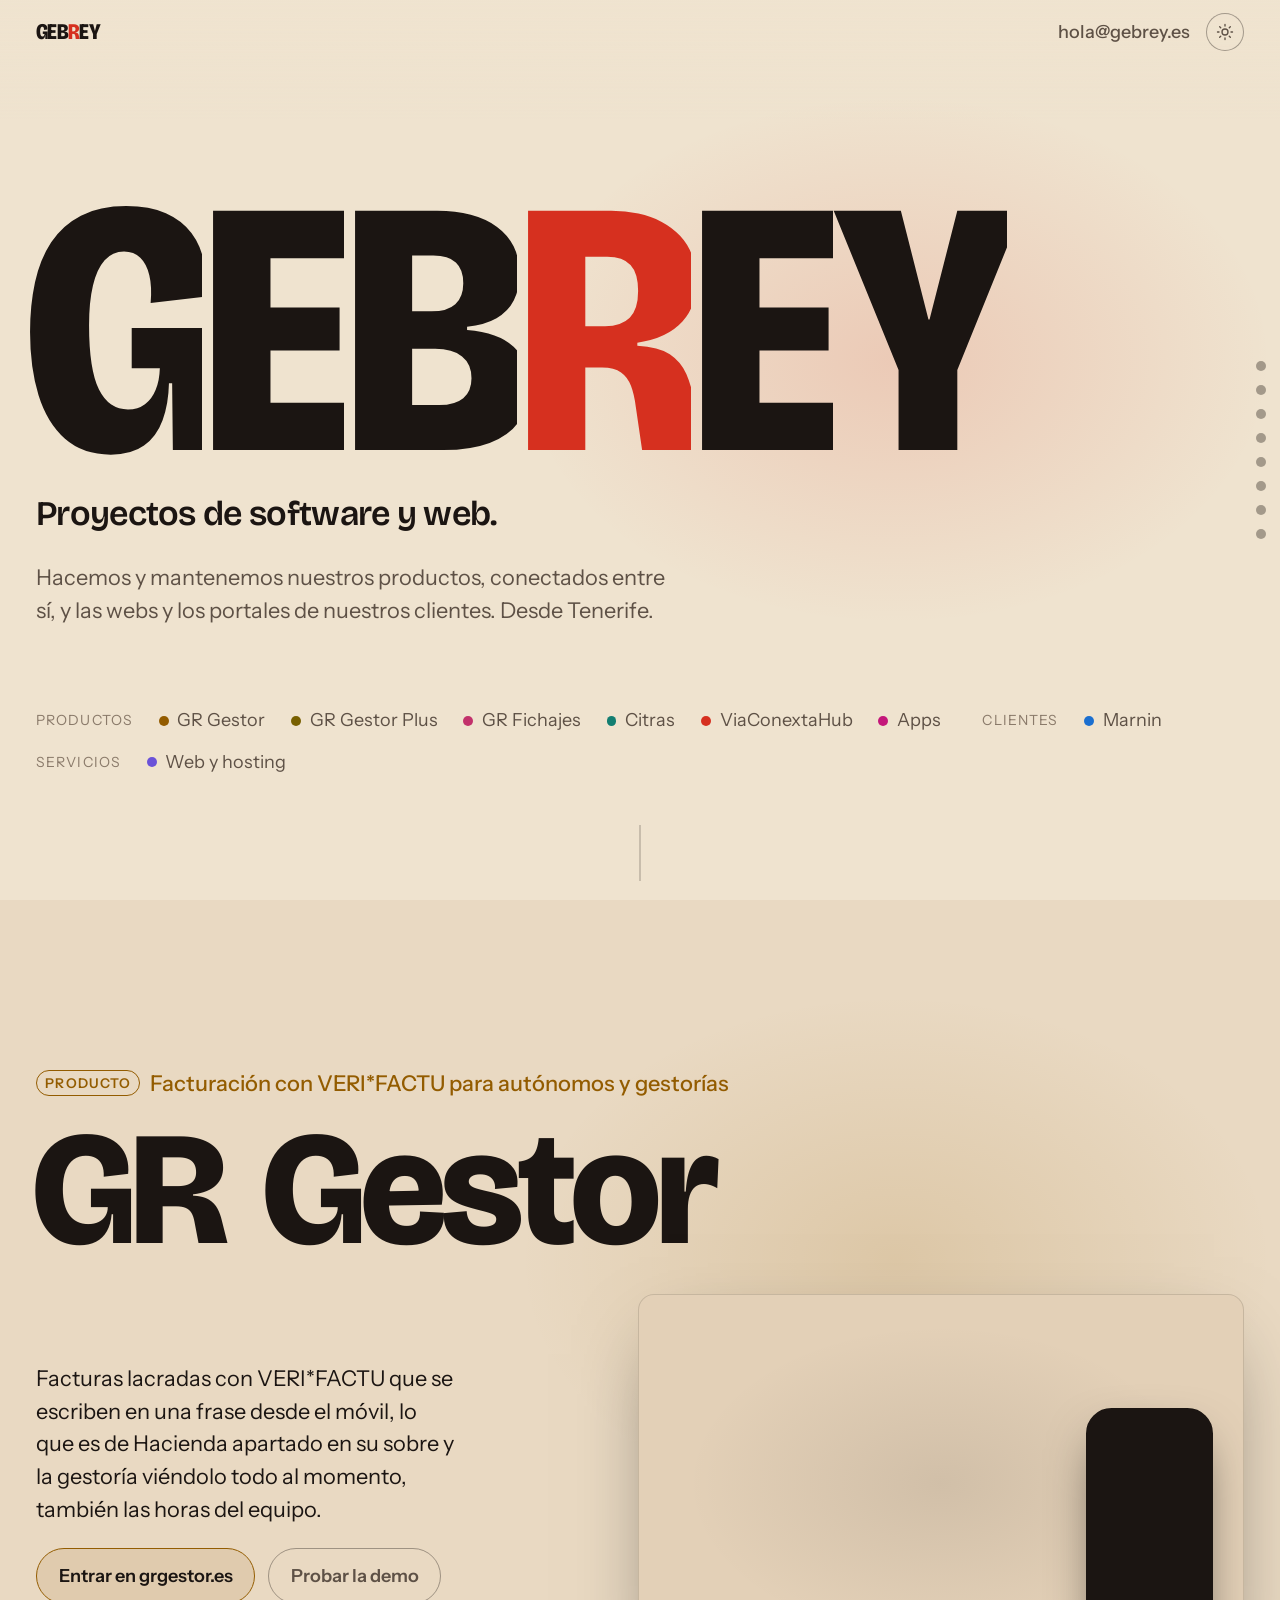
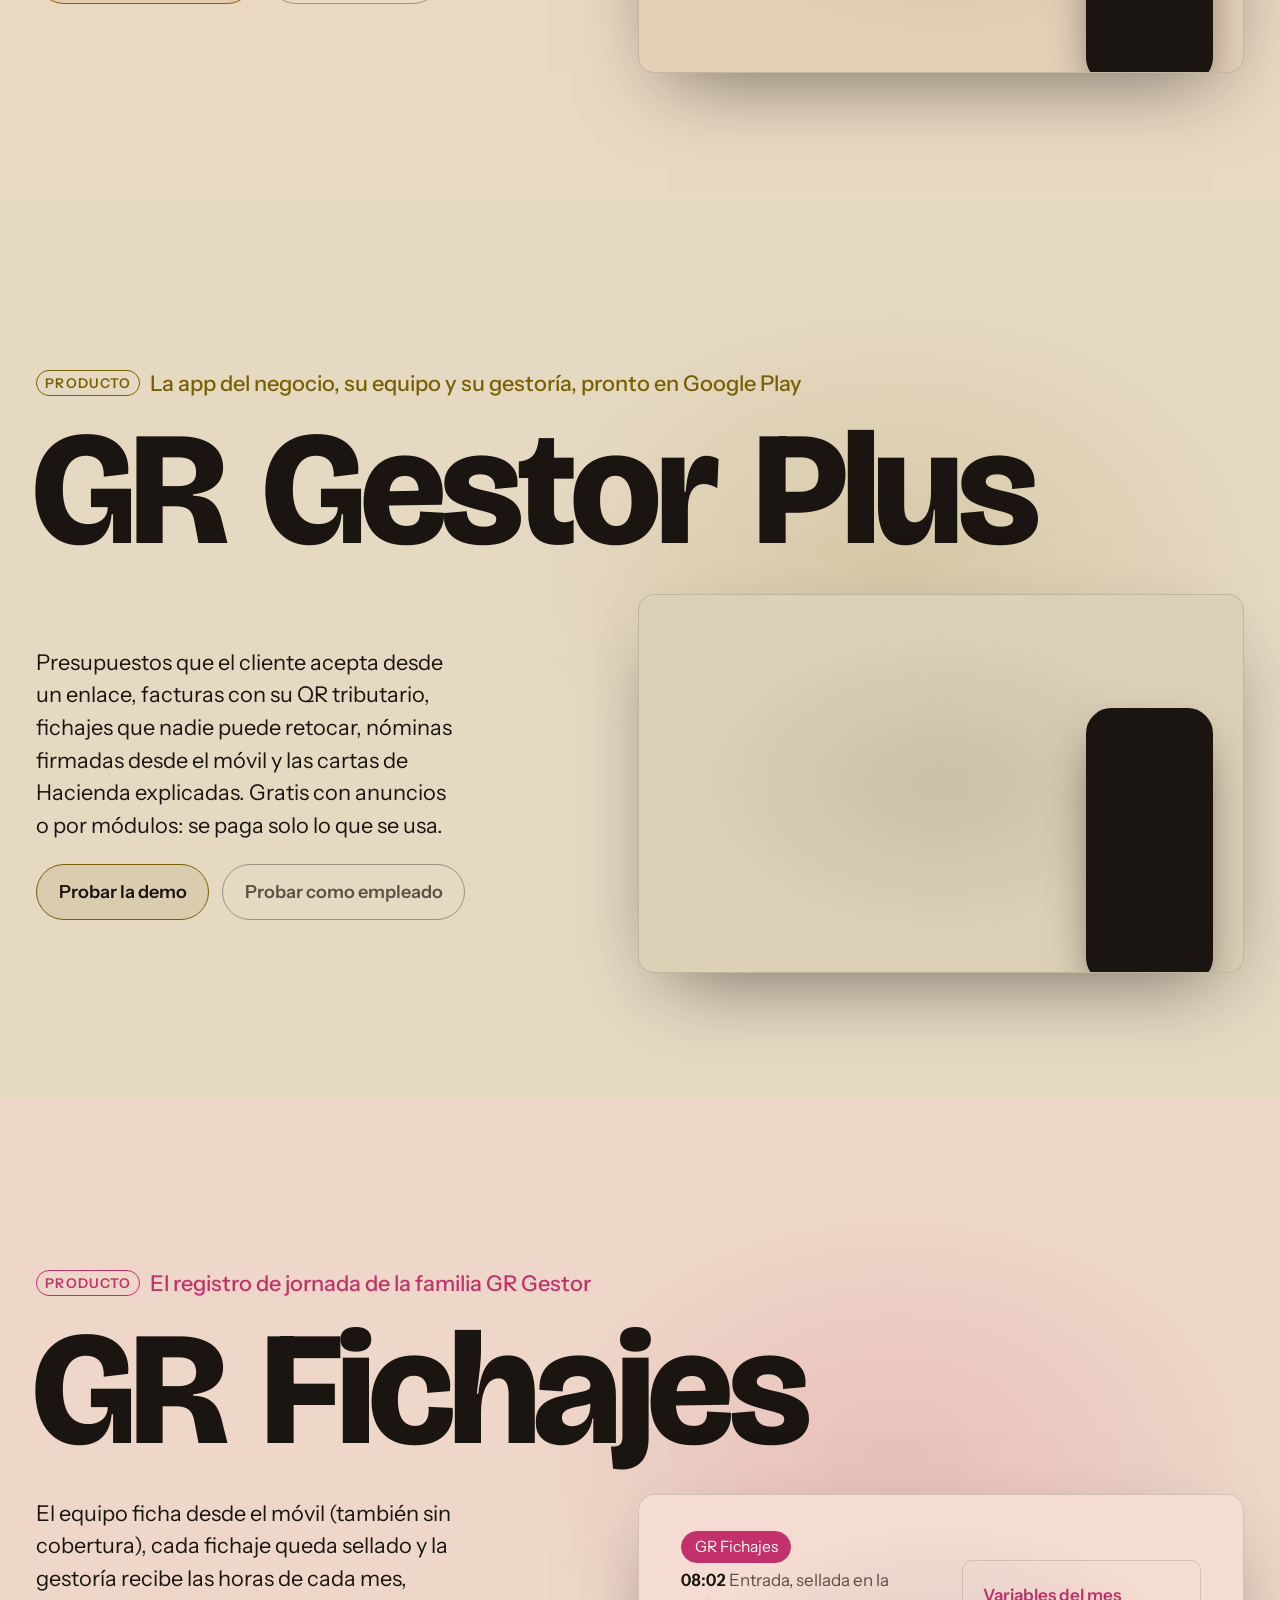
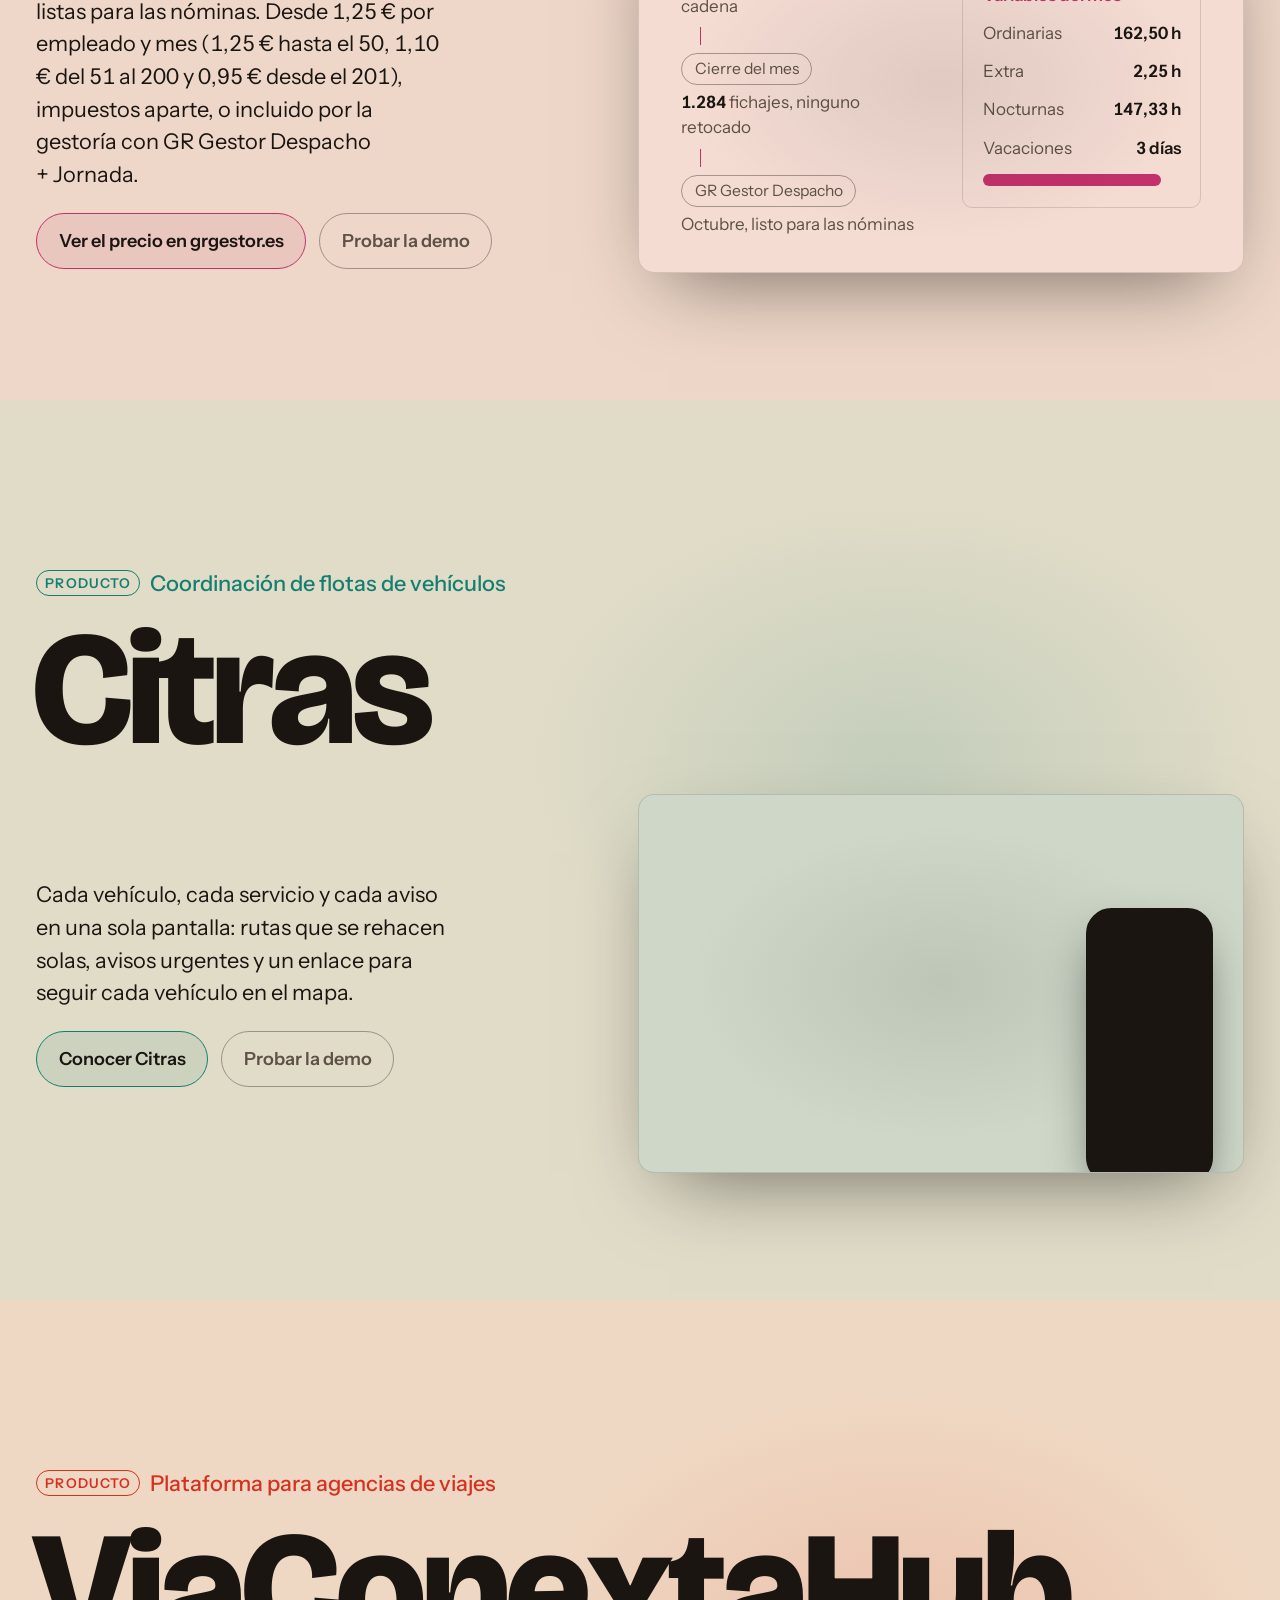
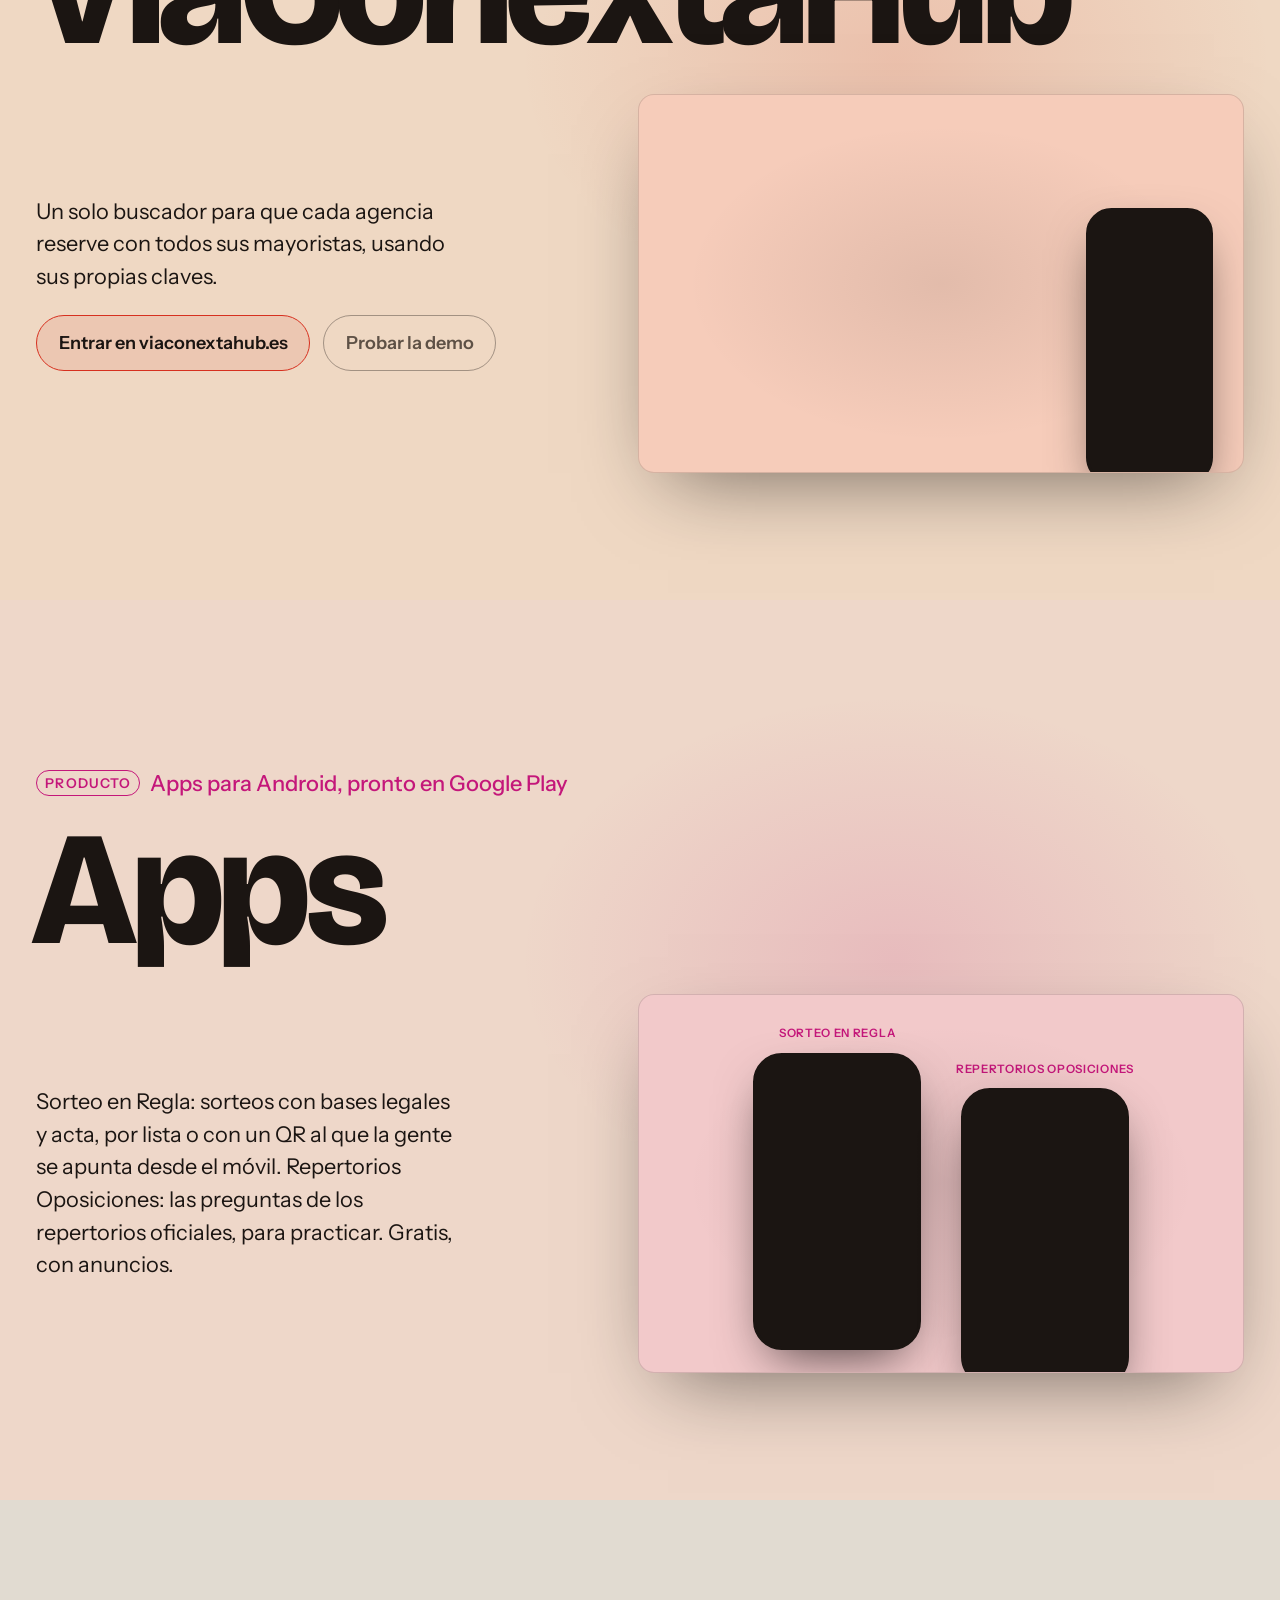
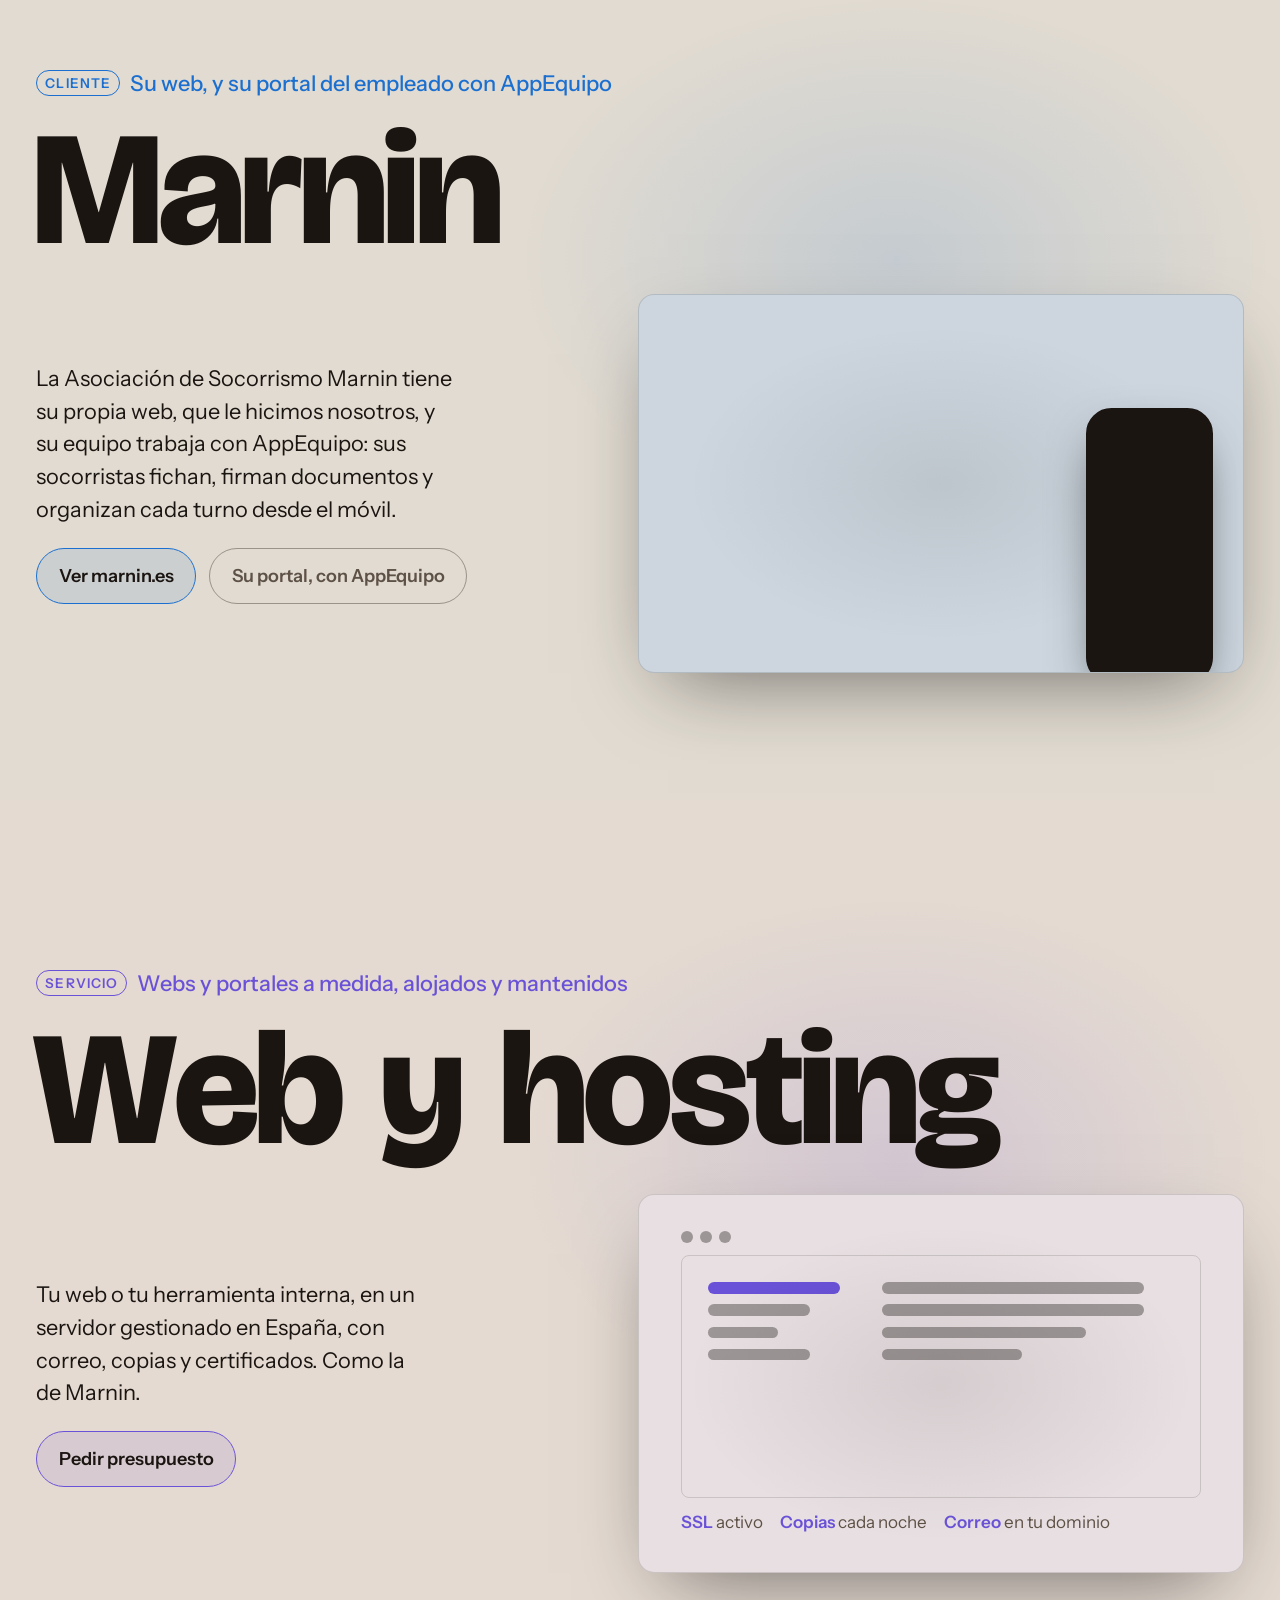
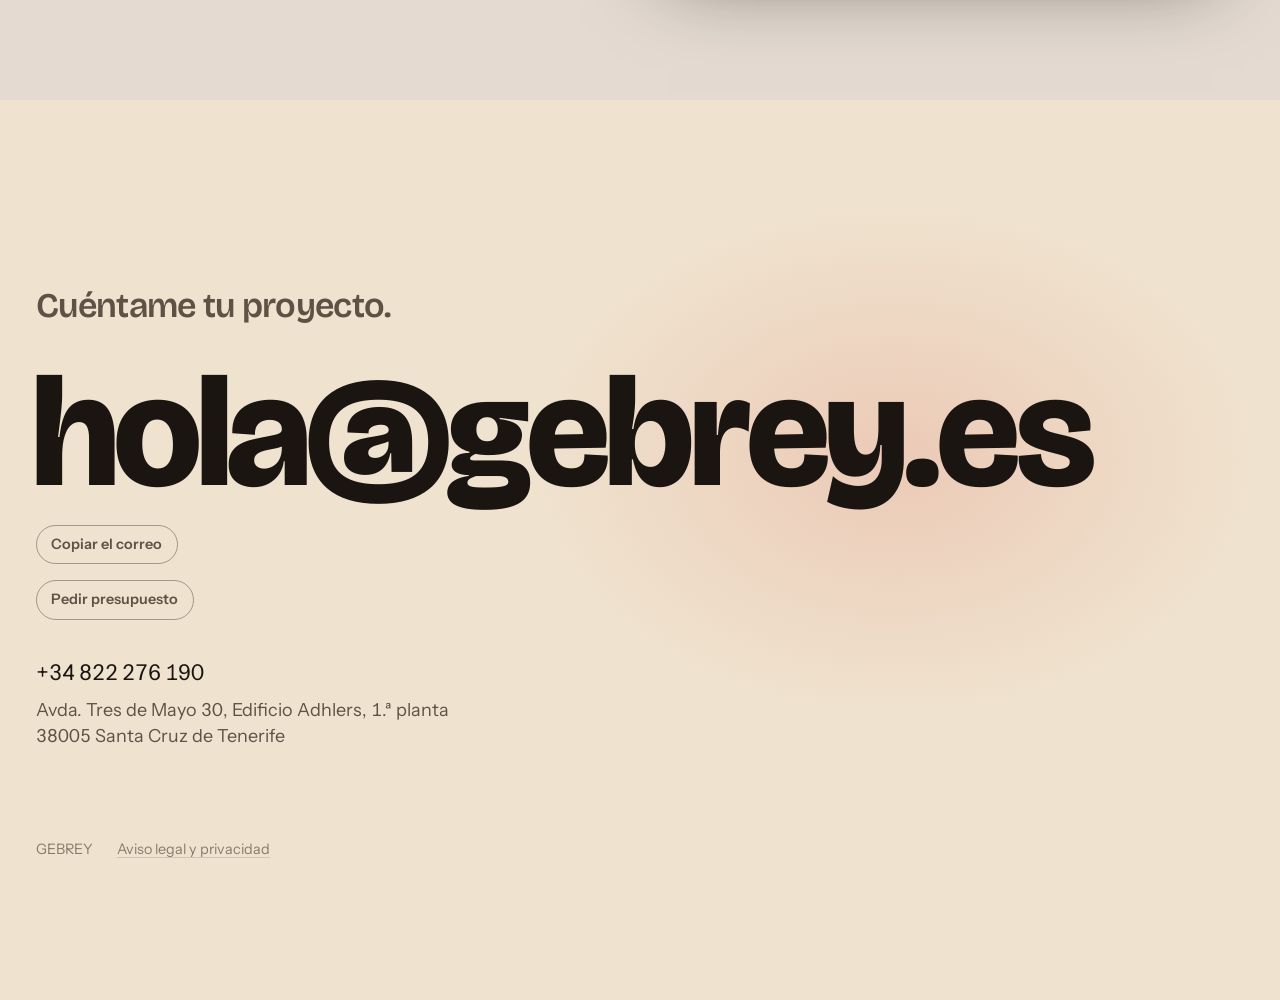
==== site/index.html @ 39adb0aa "GR Fichajes en lugar de AppEquipo y Jornada; Citras, de GebRey - El registro de jornada es ahora GR " ====
<!doctype html><html lang="es"><head><meta charset="utf-8"><meta name="viewport" content="width=device-width, initial-scale=1, viewport-fit=cover"><title>GEBREY — proyectos de software y web</title><meta name="description" content="GR Gestor, la facturación con VERI*FACTU; GR Gestor Plus; GR Fichajes, el registro de jornada; Citras y ViaConextaHub. Y webs a medida, como la de Marnin."><link rel="canonical" href="https://gebrey.es/"><meta property="og:title" content="GEBREY — proyectos de software y web"><meta property="og:description" content="GR Gestor, la facturación con VERI*FACTU; GR Gestor Plus; GR Fichajes, el registro de jornada; Citras y ViaConextaHub. Y webs a medida, como la de Marnin."><meta property="og:type" content="website"><meta property="og:url" content="https://gebrey.es/"><meta property="og:image" content="https://gebrey.es/assets/img/og.png?v=786c480978"><meta name="twitter:card" content="summary_large_image"><meta name="theme-color" content="#14100e" media="(prefers-color-scheme: dark)"><meta name="theme-color" content="#efe3cf" media="(prefers-color-scheme: light)"><link rel="icon" href="data:image/svg+xml,&lt;svg xmlns=&quot;http://www.w3.org/2000/svg&quot; viewBox=&quot;0 0 64 64&quot;&gt;&lt;rect width=&quot;64&quot; height=&quot;64&quot; rx=&quot;14&quot; fill=&quot;#14100e&quot;/&gt;&lt;text x=&quot;32&quot; y=&quot;46&quot; text-anchor=&quot;middle&quot; font-family=&quot;Arial Narrow, Arial, sans-serif&quot; font-weight=&quot;800&quot; font-size=&quot;40&quot; fill=&quot;#ff5a47&quot;&gt;R&lt;/text&gt;&lt;/svg&gt;"><link rel="preconnect" href="https://fonts.googleapis.com"><link rel="preconnect" href="https://fonts.gstatic.com" crossorigin><link rel="stylesheet" href="https://fonts.googleapis.com/css2?family=Bricolage+Grotesque:opsz,wdth,wght@12..96,75..100,400..800&family=Instrument+Sans:ital,wght@0,400;0,500;0,600;0,700;1,400&display=swap"><link rel="stylesheet" href="assets/css/site.css?v=b91c321e54"><script>if(!matchMedia("(prefers-reduced-motion: reduce)").matches)document.documentElement.classList.add("motion");</script><script type="application/ld+json">{"@context":"https://schema.org","@graph":[{"@type":"Organization","@id":"https://gebrey.es/#org","name":"GEBREY","url":"https://gebrey.es","email":"hola@gebrey.es","telephone":"+34822276190","address":{"@type":"PostalAddress","streetAddress":"Avda. Tres de Mayo 30, Edificio Adhlers, 1.ª planta","postalCode":"38005","addressLocality":"Santa Cruz de Tenerife","addressRegion":"Canarias","addressCountry":"ES"},"description":"Software y webs a medida desde Tenerife: GR Gestor, GR Gestor Plus, GR Fichajes, Citras, ViaConextaHub y Apps, y webs y portales para clientes como Marnin."},{"@type":"SoftwareApplication","name":"GR Gestor","applicationCategory":"FinanceApplication","operatingSystem":"Android, Web","url":"https://grgestor.es","description":"App de facturación con VERI*FACTU para autónomos y micropymes: facturas escritas en una frase, el IVA y el IRPF apartados en sobres y conexión con su gestoría, que trabaja con GR Gestor Despacho.","author":{"@id":"https://gebrey.es/#org"},"offers":[{"@type":"Offer","price":"0","priceCurrency":"EUR","description":"Gratis hasta 3 facturas al mes"},{"@type":"Offer","price":"1.99","priceCurrency":"EUR","description":"Facturas ilimitadas, al mes, impuestos incluidos"},{"@type":"Offer","price":"20.30","priceCurrency":"EUR","description":"Facturas ilimitadas, al año, impuestos incluidos"}]},{"@type":"SoftwareApplication","name":"GR Gestor Plus","applicationCategory":"BusinessApplication","operatingSystem":"Android, Web","description":"La app de la familia GR Gestor para negocios, sus empleados y su gestoría: presupuestos, facturas con QR tributario, gastos, el trimestre, escáner y PDF, cartas de la Administración explicadas, fichajes, cuadrante, ausencias y nóminas firmadas. Gratis con anuncios o por módulos.","author":{"@id":"https://gebrey.es/#org"},"offers":[{"@type":"Offer","price":"0","priceCurrency":"EUR","description":"Gratis con anuncios: 3 facturas al mes y hasta 3 personas"},{"@type":"Offer","price":"3.99","priceCurrency":"EUR","description":"Cuentas: presupuestos, facturas con QR tributario, gastos y trimestre; al mes por negocio, impuestos incluidos"},{"@type":"Offer","price":"2.99","priceCurrency":"EUR","description":"Papeles: escáner, PDF, cartas explicadas y trámites; al mes por negocio, impuestos incluidos"},{"@type":"Offer","price":"1.69","priceCurrency":"EUR","description":"Equipo: fichajes, cuadrante, ausencias y documentos firmados; por persona y mes, impuestos incluidos (1,49 € de la 51 a la 200 y 1,29 € desde la 201)"},{"@type":"Offer","price":"3.99","priceCurrency":"EUR","description":"Gestorías: por persona del despacho y mes, impuestos incluidos; clientes incluidos desde 2,99 €"}]},{"@type":"SoftwareApplication","name":"GR Fichajes","applicationCategory":"BusinessApplication","operatingSystem":"Web","url":"https://fichajes.appequipo.es","description":"El registro de jornada de la familia GR Gestor: el equipo ficha desde el móvil, también sin cobertura, cada fichaje queda sellado y la gestoría recibe las horas de cada mes para las nóminas.","author":{"@id":"https://gebrey.es/#org"},"offers":[{"@type":"Offer","price":"1.25","priceCurrency":"EUR","description":"Por empleado y mes, impuestos aparte: 1,25 € hasta el 50, 1,10 € del 51 al 200 y 0,95 € desde el 201"},{"@type":"Offer","price":"0","priceCurrency":"EUR","description":"Incluido por la gestoría con GR Gestor Despacho + Jornada"}]},{"@type":"SoftwareApplication","name":"Citras","applicationCategory":"BusinessApplication","operatingSystem":"Web","url":"https://mbtenerife.es/citras/","description":"Citras coordina flotas de vehículos: rutas que se hacen y se rehacen solas, avisos urgentes y un enlace para seguir cada vehículo en el mapa. Un producto de GebRey.","author":{"@id":"https://gebrey.es/#org"}},{"@type":"SoftwareApplication","name":"ViaConextaHub","applicationCategory":"BusinessApplication","operatingSystem":"Web","url":"https://viaconextahub.es","description":"Plataforma SaaS que conecta a las agencias de viajes con sus mayoristas usando las claves de cada agencia.","author":{"@id":"https://gebrey.es/#org"},"offers":{"@type":"Offer","price":"25","priceCurrency":"EUR","description":"Suscripción mensual, más impuestos"}},{"@type":"SoftwareApplication","name":"Sorteo en Regla","applicationCategory":"UtilitiesApplication","operatingSystem":"Android","description":"App para hacer sorteos con bases legales y acta: pegando una lista de nombres o con un código QR al que la gente se apunta desde su móvil. Gratuita, con anuncios.","author":{"@id":"https://gebrey.es/#org"},"offers":{"@type":"Offer","price":"0","priceCurrency":"EUR"}},{"@type":"SoftwareApplication","name":"Repertorios Oposiciones","applicationCategory":"EducationalApplication","operatingSystem":"Android","description":"App para practicar con las preguntas de los repertorios oficiales de oposiciones, con la explicación de cada respuesta. Gratuita con anuncios; una suscripción mensual opcional los quita.","author":{"@id":"https://gebrey.es/#org"},"offers":[{"@type":"Offer","price":"0","priceCurrency":"EUR"},{"@type":"Offer","price":"2.99","priceCurrency":"EUR","description":"Suscripción mensual sin anuncios"}]},{"@type":"WebSite","name":"Marnin","url":"https://marnin.es","description":"Web de la Asociación de Socorrismo Marnin (Adeje, Tenerife), hecha por GEBREY. Su portal del empleado funciona con AppEquipo en https://marnin.appequipo.es.","publisher":{"@type":"Organization","name":"Asociación de Socorrismo Marnin","url":"https://marnin.es"},"creator":{"@id":"https://gebrey.es/#org"}},{"@type":"Service","serviceType":"Diseño web, desarrollo y hosting","provider":{"@id":"https://gebrey.es/#org"},"areaServed":"ES","description":"Webs, portales internos y alojamiento gestionado para asociaciones y pymes."}]}</script></head><body><a class="skip" href="#main">Saltar al contenido</a><header class="top"><div class="wrap"><a class="logo" href="#inicio" aria-label="GEBREY, inicio">GEB<span class="r">R</span>EY</a><div class="top-right"><a href="mailto:hola@gebrey.es">hola@gebrey.es</a><button class="theme" type="button" aria-label="Cambiar entre tema claro y oscuro"><svg class="sun" viewBox="0 0 24 24" fill="none" stroke="currentColor" stroke-width="1.8" stroke-linecap="round"><circle cx="12" cy="12" r="4"/><path d="M12 2v2M12 20v2M4.9 4.9l1.4 1.4M17.7 17.7l1.4 1.4M2 12h2M20 12h2M4.9 19.1l1.4-1.4M17.7 6.3l1.4-1.4"/></svg><svg class="moon" viewBox="0 0 24 24" fill="none" stroke="currentColor" stroke-width="1.8" stroke-linecap="round" stroke-linejoin="round"><path d="M20 14.5A8.5 8.5 0 0 1 9.5 4a7 7 0 1 0 10.5 10.5z"/></svg></button></div></div></header>
<main id="main">
<section class="scene hero" id="inicio" aria-label="GEBREY">
  <div class="wrap hero-in">
    <div class="mark-slot" data-fit="GEBREY" data-fit-wdth="88"><span class="mark-ph" aria-hidden="true">GEBREY</span><a class="mark" href="#inicio" aria-label="GEBREY, inicio"><span class="lw" style="--i:0"><span class="l">G</span></span><span class="lw" style="--i:1"><span class="l">E</span></span><span class="lw" style="--i:2"><span class="l">B</span></span><span class="lw r" style="--i:3"><span class="l">R</span></span><span class="lw" style="--i:4"><span class="l">E</span></span><span class="lw" style="--i:5"><span class="l">Y</span></span></a></div>
    <h1 class="tag">Proyectos de software y web.</h1>
    <p class="hero-lead">Hacemos y mantenemos nuestros productos, conectados entre sí, y las webs y los portales de nuestros clientes. Desde Tenerife.</p>
    <nav class="index" aria-label="Productos, clientes y servicios"><span class="index-grupo"><span class="index-g" style="--i:0">Productos</span><a href="#grgestor" style="--dot:var(--c-grgestor);--i:0">GR Gestor</a><a href="#grgestorplus" style="--dot:var(--c-grgestorplus);--i:1">GR Gestor Plus</a><a href="#grfichajes" style="--dot:var(--c-jornada);--i:2">GR Fichajes</a><a href="#citras" style="--dot:var(--c-citras);--i:3">Citras</a><a href="#viaconextahub" style="--dot:var(--c-vch);--i:4">ViaConextaHub</a><a href="#apps" style="--dot:var(--c-apps);--i:5">Apps</a></span><span class="index-grupo"><span class="index-g" style="--i:6">Clientes</span><a href="#marnin" style="--dot:var(--c-marnin);--i:6">Marnin</a></span><span class="index-grupo"><span class="index-g" style="--i:7">Servicios</span><a href="#web" style="--dot:var(--c-web);--i:7">Web y hosting</a></span></nav>
  </div>
  <a class="cue" href="#grgestor" aria-label="Bajar al primer proyecto"></a>
</section>

<section class="scene" id="grgestor" style="--c:var(--c-grgestor)" aria-labelledby="t-grgestor">
  <div class="wrap s-in">
    <p class="s-kicker"><span class="s-kind">Producto</span>Facturación con VERI*FACTU para autónomos y gestorías</p>
    <h2 class="s-name" id="t-grgestor" data-fit="GR Gestor"><span class="vh">GR Gestor</span><span aria-hidden="true"><span class="l" style="--i:0">G</span><span class="l" style="--i:1">R</span><span class="l sp" style="--i:2"> </span><span class="l" style="--i:3">G</span><span class="l" style="--i:4">e</span><span class="l" style="--i:5">s</span><span class="l" style="--i:6">t</span><span class="l" style="--i:7">o</span><span class="l" style="--i:8">r</span></span></h2>
    <div class="s-row">
      <div class="s-text">
        <p class="s-one">Facturas lacradas con VERI*FACTU que se escriben en una frase desde el móvil, lo que es de Hacienda apartado en su sobre y la gestoría viéndolo todo al momento, también las horas del equipo.</p>
        <div class="s-links"><a class="s-link" href="https://grgestor.es" rel="noopener">Entrar en grgestor.es</a><a class="s-link s-link-2" href="https://grgestor.es/app/demo/autonomo" rel="noopener">Probar la demo</a></div>
      </div>
      <div class="s-shot"><div class="shot video">
  <video class="lap pc" style="--i:0" muted playsinline loop preload="none" disablepictureinpicture disableremoteplayback data-src="assets/video/grgestor-portatil" data-v="43bd816a28" aria-label="Recorrido por la web de GR Gestor en un portátil"></video>
  <div class="phone pc" style="--i:3"><video class="mob pc" style="--i:3" muted playsinline loop preload="none" disablepictureinpicture disableremoteplayback data-src="assets/video/grgestor-movil" data-v="407553d60e" aria-label="Recorrido por la web de GR Gestor en un móvil"></video></div>
</div></div>
    </div>
  </div>
</section>
<section class="scene" id="grgestorplus" style="--c:var(--c-grgestorplus)" aria-labelledby="t-grgestorplus">
  <div class="wrap s-in">
    <p class="s-kicker"><span class="s-kind">Producto</span>La app del negocio, su equipo y su gestoría, pronto en Google Play</p>
    <h2 class="s-name" id="t-grgestorplus" data-fit="GR Gestor Plus"><span class="vh">GR Gestor Plus</span><span aria-hidden="true"><span class="l" style="--i:0">G</span><span class="l" style="--i:1">R</span><span class="l sp" style="--i:2"> </span><span class="l" style="--i:3">G</span><span class="l" style="--i:4">e</span><span class="l" style="--i:5">s</span><span class="l" style="--i:6">t</span><span class="l" style="--i:7">o</span><span class="l" style="--i:8">r</span><span class="l sp" style="--i:9"> </span><span class="l" style="--i:10">P</span><span class="l" style="--i:11">l</span><span class="l" style="--i:12">u</span><span class="l" style="--i:13">s</span></span></h2>
    <div class="s-row">
      <div class="s-text">
        <p class="s-one">Presupuestos que el cliente acepta desde un enlace, facturas con su QR tributario, fichajes que nadie puede retocar, nóminas firmadas desde el móvil y las cartas de Hacienda explicadas. Gratis con anuncios o por módulos: se paga solo lo que se usa.</p>
        <div class="s-links"><a class="s-link" href="https://plus.grgestor.es/app/demo/administrador" rel="noopener">Probar la demo</a><a class="s-link s-link-2" href="https://plus.grgestor.es/app/demo/empleado" rel="noopener">Probar como empleado</a></div>
      </div>
      <div class="s-shot"><div class="shot video">
  <video class="lap pc" style="--i:0" muted playsinline loop preload="none" disablepictureinpicture disableremoteplayback data-src="assets/video/grgestorplus-portatil" data-v="bbdf4a7b77" aria-label="Vídeo de GR Gestor Plus en el portátil: la gestoría repasa su cartera, entra en un cliente, mira su cuadrante y sus cuentas"></video>
  <div class="phone pc" style="--i:3"><video class="mob pc" style="--i:3" muted playsinline loop preload="none" disablepictureinpicture disableremoteplayback data-src="assets/video/grgestorplus-movil" data-v="2262e16bc7" aria-label="Vídeo de GR Gestor Plus en el móvil: la empresa repasa lo pendiente, sus cuentas, sus papeles y quién trabaja hoy"></video></div>
</div></div>
    </div>
  </div>
</section>
<section class="scene" id="grfichajes" style="--c:var(--c-jornada)" aria-labelledby="t-grfichajes">
  <div class="wrap s-in">
    <p class="s-kicker"><span class="s-kind">Producto</span>El registro de jornada de la familia GR Gestor</p>
    <h2 class="s-name" id="t-grfichajes" data-fit="GR Fichajes"><span class="vh">GR Fichajes</span><span aria-hidden="true"><span class="l" style="--i:0">G</span><span class="l" style="--i:1">R</span><span class="l sp" style="--i:2"> </span><span class="l" style="--i:3">F</span><span class="l" style="--i:4">i</span><span class="l" style="--i:5">c</span><span class="l" style="--i:6">h</span><span class="l" style="--i:7">a</span><span class="l" style="--i:8">j</span><span class="l" style="--i:9">e</span><span class="l" style="--i:10">s</span></span></h2>
    <div class="s-row">
      <div class="s-text">
        <p class="s-one">El equipo ficha desde el móvil (también sin cobertura), cada fichaje queda sellado y la gestoría recibe las horas de cada mes, listas para las nóminas. Desde 1,25 € por empleado y mes (1,25 € hasta el 50, 1,10 € del 51 al 200 y 0,95 € desde el 201), impuestos aparte, o incluido por la gestoría con GR Gestor Despacho + Jornada.</p>
        <div class="s-links"><a class="s-link" href="https://grgestor.es/#jornada" rel="noopener">Ver el precio en grgestor.es</a><a class="s-link s-link-2" href="https://fichajes.appequipo.es/demo/" rel="noopener">Probar la demo</a></div>
      </div>
      <div class="s-shot"><div class="shot flujo" aria-hidden="true">
  <div class="pasos">
    <div class="paso pc" style="--i:0"><span class="chip on">GR Fichajes</span><span><b>08:02</b> Entrada, sellada en la cadena</span></div>
    <span class="linea pc" style="--i:1"></span>
    <div class="paso pc" style="--i:2"><span class="chip">Cierre del mes</span><span><b>1.284</b> fichajes, ninguno retocado</span></div>
    <span class="linea pc" style="--i:3"></span>
    <div class="paso pc" style="--i:4"><span class="chip">GR Gestor Despacho</span><span>Octubre, listo para las nóminas</span></div>
  </div>
  <div class="nomina pc" style="--i:5">
    <span class="nomina-t">Variables del mes</span>
    <div class="row"><span>Ordinarias</span><span class="price">162,50 h</span></div>
    <div class="row"><span>Extra</span><span class="price">2,25 h</span></div>
    <div class="row"><span>Nocturnas</span><span class="price">147,33 h</span></div>
    <div class="row"><span>Vacaciones</span><span class="price">3 días</span></div>
    <span class="bar w4 hot pc" style="--i:7"></span>
  </div>
</div></div>
    </div>
  </div>
</section>
<section class="scene" id="citras" style="--c:var(--c-citras)" aria-labelledby="t-citras">
  <div class="wrap s-in">
    <p class="s-kicker"><span class="s-kind">Producto</span>Coordinación de flotas de vehículos</p>
    <h2 class="s-name" id="t-citras" data-fit="Citras"><span class="vh">Citras</span><span aria-hidden="true"><span class="l" style="--i:0">C</span><span class="l" style="--i:1">i</span><span class="l" style="--i:2">t</span><span class="l" style="--i:3">r</span><span class="l" style="--i:4">a</span><span class="l" style="--i:5">s</span></span></h2>
    <div class="s-row">
      <div class="s-text">
        <p class="s-one">Cada vehículo, cada servicio y cada aviso en una sola pantalla: rutas que se rehacen solas, avisos urgentes y un enlace para seguir cada vehículo en el mapa.</p>
        <div class="s-links"><a class="s-link" href="https://mbtenerife.es/citras/" rel="noopener">Conocer Citras</a><a class="s-link s-link-2" href="https://mbtenerife.es/ambulancias/" rel="noopener">Probar la demo</a></div>
      </div>
      <div class="s-shot"><div class="shot video">
  <video class="lap pc" style="--i:0" muted playsinline loop preload="none" disablepictureinpicture disableremoteplayback data-src="assets/video/citras-portatil" data-v="0776fd9f28" aria-label="Vídeo de la demo de Citras en el portátil: el centro de coordinación recibe un aviso urgente, activa la ambulancia que antes llega, replanifica las rutas y repasa la flota"></video>
  <div class="phone pc" style="--i:3"><video class="mob pc" style="--i:3" muted playsinline loop preload="none" disablepictureinpicture disableremoteplayback data-src="assets/video/citras-movil" data-v="65372627fa" aria-label="Vídeo de la demo de Citras en el móvil: la tripulación guarda la revisión de la ambulancia y el paciente ve llegar la suya"></video></div>
</div></div>
    </div>
  </div>
</section>
<section class="scene" id="viaconextahub" style="--c:var(--c-vch)" aria-labelledby="t-viaconextahub">
  <div class="wrap s-in">
    <p class="s-kicker"><span class="s-kind">Producto</span>Plataforma para agencias de viajes</p>
    <h2 class="s-name" id="t-viaconextahub" data-fit="ViaConextaHub"><span class="vh">ViaConextaHub</span><span aria-hidden="true"><span class="l" style="--i:0">V</span><span class="l" style="--i:1">i</span><span class="l" style="--i:2">a</span><span class="l" style="--i:3">C</span><span class="l" style="--i:4">o</span><span class="l" style="--i:5">n</span><span class="l" style="--i:6">e</span><span class="l" style="--i:7">x</span><span class="l" style="--i:8">t</span><span class="l" style="--i:9">a</span><span class="l" style="--i:10">H</span><span class="l" style="--i:11">u</span><span class="l" style="--i:12">b</span></span></h2>
    <div class="s-row">
      <div class="s-text">
        <p class="s-one">Un solo buscador para que cada agencia reserve con todos sus mayoristas, usando sus propias claves.</p>
        <div class="s-links"><a class="s-link" href="https://viaconextahub.es" rel="noopener">Entrar en viaconextahub.es</a><a class="s-link s-link-2" href="https://app.conexta.es/demo" rel="noopener">Probar la demo</a></div>
      </div>
      <div class="s-shot"><div class="shot video">
  <video class="lap pc" style="--i:0" muted playsinline loop preload="none" disablepictureinpicture disableremoteplayback data-src="assets/video/viaconextahub-portatil" data-v="f3a9a154f3" aria-label="Recorrido por la web de ViaConextaHub en un portátil"></video>
  <div class="phone pc" style="--i:3"><video class="mob pc" style="--i:3" muted playsinline loop preload="none" disablepictureinpicture disableremoteplayback data-src="assets/video/viaconextahub-movil" data-v="6e01ef55de" aria-label="Recorrido por la web de ViaConextaHub en un móvil"></video></div>
</div></div>
    </div>
  </div>
</section>
<section class="scene" id="apps" style="--c:var(--c-apps)" aria-labelledby="t-apps">
  <div class="wrap s-in">
    <p class="s-kicker"><span class="s-kind">Producto</span>Apps para Android, pronto en Google Play</p>
    <h2 class="s-name" id="t-apps" data-fit="Apps"><span class="vh">Apps</span><span aria-hidden="true"><span class="l" style="--i:0">A</span><span class="l" style="--i:1">p</span><span class="l" style="--i:2">p</span><span class="l" style="--i:3">s</span></span></h2>
    <div class="s-row">
      <div class="s-text">
        <p class="s-one">Sorteo en Regla: sorteos con bases legales y acta, por lista o con un QR al que la gente se apunta desde el móvil. Repertorios Oposiciones: las preguntas de los repertorios oficiales, para practicar. Gratis, con anuncios.</p>
        
      </div>
      <div class="s-shot"><div class="shot video apps">
  <div class="app pc" style="--i:1"><span class="cap">Sorteo en Regla</span><div class="phone"><video class="mob" muted playsinline loop preload="none" disablepictureinpicture disableremoteplayback data-src="assets/video/sorteoenregla-movil" data-v="8cd1e4c98e" aria-label="Vídeo de Sorteo en Regla: la lista de participantes, el sorteo con los nombres girando, el ganador con confeti y el acta"></video></div></div>
  <div class="app pc" style="--i:3"><span class="cap">Repertorios Oposiciones</span><div class="phone"><video class="mob" muted playsinline loop preload="none" disablepictureinpicture disableremoteplayback data-src="assets/video/repertorios-movil" data-v="1934cc232d" aria-label="Pantallas de Repertorios Oposiciones: inicio, temario con la explicación de cada tema, test y repaso"></video></div></div>
</div></div>
    </div>
  </div>
</section>
<section class="scene" id="marnin" style="--c:var(--c-marnin)" aria-labelledby="t-marnin">
  <div class="wrap s-in">
    <p class="s-kicker"><span class="s-kind">Cliente</span>Su web, y su portal del empleado con AppEquipo</p>
    <h2 class="s-name" id="t-marnin" data-fit="Marnin"><span class="vh">Marnin</span><span aria-hidden="true"><span class="l" style="--i:0">M</span><span class="l" style="--i:1">a</span><span class="l" style="--i:2">r</span><span class="l" style="--i:3">n</span><span class="l" style="--i:4">i</span><span class="l" style="--i:5">n</span></span></h2>
    <div class="s-row">
      <div class="s-text">
        <p class="s-one">La Asociación de Socorrismo Marnin tiene su propia web, que le hicimos nosotros, y su equipo trabaja con AppEquipo: sus socorristas fichan, firman documentos y organizan cada turno desde el móvil.</p>
        <div class="s-links"><a class="s-link" href="https://marnin.es" rel="noopener">Ver marnin.es</a><a class="s-link s-link-2" href="https://marnin.appequipo.es" rel="noopener">Su portal, con AppEquipo</a></div>
      </div>
      <div class="s-shot"><div class="shot video">
  <video class="lap pc" style="--i:0" muted playsinline loop preload="none" disablepictureinpicture disableremoteplayback data-src="assets/video/marnin-portatil" data-v="809f02c8c9" aria-label="Recorrido por la web de Marnin en un portátil"></video>
  <div class="phone pc" style="--i:3"><video class="mob pc" style="--i:3" muted playsinline loop preload="none" disablepictureinpicture disableremoteplayback data-src="assets/video/marnin-movil" data-v="cf6fbe38e4" aria-label="Recorrido por la web de Marnin en un móvil"></video></div>
</div></div>
    </div>
  </div>
</section>
<section class="scene" id="web" style="--c:var(--c-web)" aria-labelledby="t-web">
  <div class="wrap s-in">
    <p class="s-kicker"><span class="s-kind">Servicio</span>Webs y portales a medida, alojados y mantenidos</p>
    <h2 class="s-name" id="t-web" data-fit="Web y hosting"><span class="vh">Web y hosting</span><span aria-hidden="true"><span class="l" style="--i:0">W</span><span class="l" style="--i:1">e</span><span class="l" style="--i:2">b</span><span class="l sp" style="--i:3"> </span><span class="l" style="--i:4">y</span><span class="l sp" style="--i:5"> </span><span class="l" style="--i:6">h</span><span class="l" style="--i:7">o</span><span class="l" style="--i:8">s</span><span class="l" style="--i:9">t</span><span class="l" style="--i:10">i</span><span class="l" style="--i:11">n</span><span class="l" style="--i:12">g</span></span></h2>
    <div class="s-row">
      <div class="s-text">
        <p class="s-one">Tu web o tu herramienta interna, en un servidor gestionado en España, con correo, copias y certificados. Como la de Marnin.</p>
        <div class="s-links"><a class="s-link" href="mailto:hola@gebrey.es?subject=Presupuesto" data-quote>Pedir presupuesto</a></div>
      </div>
      <div class="s-shot"><div class="shot web" aria-hidden="true">
  <div class="dots"><i class="pc" style="--i:0"></i><i class="pc" style="--i:1"></i><i class="pc" style="--i:2"></i></div>
  <div class="win pc" style="--i:1">
    <div class="col"><span class="bar w4 hot pc" style="--i:2"></span><span class="bar w3 pc" style="--i:3"></span><span class="bar w2 pc" style="--i:4"></span><span class="bar w3 pc" style="--i:5"></span></div>
    <div class="col"><span class="bar w4 pc" style="--i:3"></span><span class="bar w4 pc" style="--i:4"></span><span class="bar w3 pc" style="--i:5"></span><span class="bar w2 pc" style="--i:6"></span></div>
  </div>
  <div class="status pc" style="--i:7"><span><b>SSL</b> activo</span><span><b>Copias</b> cada noche</span><span><b>Correo</b> en tu dominio</span></div>
</div></div>
    </div>
  </div>
</section>
<section class="scene end" id="contacto" aria-labelledby="t-contacto">
  <div class="wrap s-in end-in">
    <h2 id="t-contacto">Cuéntame tu proyecto.</h2>
    <div class="mail-row">
      <a class="mail" id="mail" href="mailto:hola@gebrey.es" data-fit="hola@gebrey.es"><span class="vh">hola@gebrey.es</span><span aria-hidden="true"><span class="l" style="--i:0">h</span><span class="l" style="--i:1">o</span><span class="l" style="--i:2">l</span><span class="l" style="--i:3">a</span><span class="l" style="--i:4">@</span><span class="l" style="--i:5">g</span><span class="l" style="--i:6">e</span><span class="l" style="--i:7">b</span><span class="l" style="--i:8">r</span><span class="l" style="--i:9">e</span><span class="l" style="--i:10">y</span><span class="l" style="--i:11">.</span><span class="l" style="--i:12">e</span><span class="l" style="--i:13">s</span></span></a>
      <button class="copy" type="button" data-copy="hola@gebrey.es" aria-controls="mail">Copiar el correo</button>
      <a class="copy q-open" href="mailto:hola@gebrey.es?subject=Presupuesto" data-quote>Pedir presupuesto</a>
    </div>
    <div class="end-meta">
      <a class="tel" href="tel:+34822276190">+34 822 276 190</a>
      <address>Avda. Tres de Mayo 30, Edificio Adhlers, 1.ª planta<br>38005 Santa Cruz de Tenerife</address>
    </div>
    <div class="end-foot">
      <span>GEBREY</span>
      <a href="legal.html">Aviso legal y privacidad</a>
    </div>
  </div>
</section>
</main>

<dialog class="quote" id="presupuesto" aria-labelledby="q-title">
  <div class="q-in">
    <button class="q-close" type="button" data-quote-close aria-label="Cerrar">×</button>
    <p class="q-kicker" id="q-title">Pedir presupuesto</p>
    <form class="q-form" method="post" action="presupuesto.php" novalidate>
      <p class="q-line"><span>Quiero</span> <span class="q-chips"><input type="radio" name="tipo" id="tipo-0" value="una web" checked><label for="tipo-0">una web</label><input type="radio" name="tipo" id="tipo-1" value="una tienda online"><label for="tipo-1">una tienda online</label><input type="radio" name="tipo" id="tipo-2" value="un portal interno"><label for="tipo-2">un portal interno</label><input type="radio" name="tipo" id="tipo-3" value="una app"><label for="tipo-3">una app</label><input type="radio" name="tipo" id="tipo-4" value="hosting y mantenimiento"><label for="tipo-4">hosting y mantenimiento</label><input type="radio" name="tipo" id="tipo-5" value="todavía no lo sé"><label for="tipo-5">todavía no lo sé</label></span></p>
      <p class="q-line"><label for="q-para">para</label> <input type="text" id="q-para" name="para" placeholder="mi negocio o mi idea" maxlength="120" autocomplete="organization" required></p>
      <p class="q-line"><label for="q-que">que sobre todo tiene que</label> <input type="text" id="q-que" name="que" placeholder="vender, reservar, fichar…" maxlength="160" required><span>.</span></p>
      <p class="q-line"><span>Lo necesito</span> <span class="q-chips"><input type="radio" name="cuando" id="cuando-0" value="sin prisa" checked><label for="cuando-0">sin prisa</label><input type="radio" name="cuando" id="cuando-1" value="este trimestre"><label for="cuando-1">este trimestre</label><input type="radio" name="cuando" id="cuando-2" value="este mes"><label for="cuando-2">este mes</label><input type="radio" name="cuando" id="cuando-3" value="ayer"><label for="cuando-3">ayer</label></span></p>
      <p class="q-line"><label for="q-nombre">Me llamo</label> <input type="text" id="q-nombre" name="nombre" placeholder="tu nombre" maxlength="80" autocomplete="name" required> <label for="q-correo">y me escribes a</label> <input type="email" id="q-correo" name="correo" placeholder="tu@correo.es" maxlength="120" autocomplete="email" required><span>.</span></p>
      <textarea name="mas" rows="2" maxlength="3000" placeholder="Si quieres contarme algo más (un enlace, un plazo, lo que ya tienes)…"></textarea>
      <p class="q-hp"><label>No rellenes esto <input type="text" name="web" tabindex="-1" autocomplete="off"></label></p>
      <input type="hidden" name="t" value="">
      <div class="q-actions">
        <button class="s-link q-send" type="submit">Enviar</button>
        <span class="q-note">Te contesto yo, normalmente el mismo día. O escríbeme a <a href="mailto:hola@gebrey.es">hola@gebrey.es</a>.</span>
      </div>
      <p class="q-error" role="alert" hidden></p>
    </form>
    <div class="q-done" hidden><p>Recibido. Te escribo en cuanto lo lea.</p><button class="s-link s-link-2" type="button" data-quote-close>Cerrar</button></div>
  </div>
</dialog>
<nav class="rail" aria-label="Posición"><a href="#grgestor" style="--dot:var(--c-grgestor)" data-name="GR Gestor" aria-label="GR Gestor"></a><a href="#grgestorplus" style="--dot:var(--c-grgestorplus)" data-name="GR Gestor Plus" aria-label="GR Gestor Plus"></a><a href="#grfichajes" style="--dot:var(--c-jornada)" data-name="GR Fichajes" aria-label="GR Fichajes"></a><a href="#citras" style="--dot:var(--c-citras)" data-name="Citras" aria-label="Citras"></a><a href="#viaconextahub" style="--dot:var(--c-vch)" data-name="ViaConextaHub" aria-label="ViaConextaHub"></a><a href="#apps" style="--dot:var(--c-apps)" data-name="Apps" aria-label="Apps"></a><a href="#marnin" style="--dot:var(--c-marnin)" data-name="Marnin" aria-label="Marnin"></a><a href="#web" style="--dot:var(--c-web)" data-name="Web y hosting" aria-label="Web y hosting"></a></nav>
<script src="assets/js/site.js?v=f74ad8ccf9" defer></script><script src="assets/js/reel.js?v=289f8cda49" defer></script></body></html>
---- site/assets/css/site.css ----
/* GEBREY — hoja de estilos
   Una sola página: el wordmark GEBREY ocupa la pantalla y, al bajar, se funde con la cabecera.
   Debajo, una escena apilada por proyecto: cada una sube cubriendo a la anterior y
   su contenido se monta a medida que entra (el scroll dirige toda la coreografía; el JS solo
   escribe --e (entrada) y --x (salida) en cada escena, el CSS hace el resto).
   Paleta: noche volcánica (umber cálido, arena) y un acento por proyecto. Calima (arena clara)
   como tema claro. */

:root {
  --bg: #14100e;
  --bg-2: #1e1814;
  --ink: #f3e9d8;
  --ink-2: #c1b09b;
  --ink-3: #8e7f70;
  --line: rgba(243, 233, 216, 0.14);
  --line-strong: rgba(243, 233, 216, 0.34);
  --accent: #ff5a47;            /* la R de GEBREY */
  --c-vch: #ff5a47;             /* ViaConextaHub: coral tajinaste */
  --c-appequipo: #c6e85a;       /* AppEquipo: lima */
  --c-citras: #3fc1b0;          /* Citras: verde atlántico */
  --c-grgestor: #e8ac4a;        /* GR Gestor: ámbar malvasía */
  --c-grgestorplus: #f2d24b;    /* GR Gestor Plus: el oro del «Plus» */
  --c-marnin: #4fa8ff;          /* Marnin: azul atlántico */
  --c-apps: #ff86c8;            /* Apps: rosa */
  --c-web: #b9a7ff;             /* Web y hosting: lila */
  --c-jornada: #ff8fb8;         /* GR Fichajes (el registro de jornada): rosa */
  --c: var(--accent);
  --on-c: #1a0d0a;

  --font-display: "Bricolage Grotesque", "Arial Narrow", "Helvetica Neue", Arial, sans-serif;
  --font-body: "Instrument Sans", "Helvetica Neue", Arial, sans-serif;

  --fs-0: clamp(1rem, 0.95rem + 0.25vw, 1.125rem);
  --fs-1: clamp(1.1rem, 1rem + 0.45vw, 1.4rem);
  --fs-2: clamp(1.5rem, 1.2rem + 1.2vw, 2.4rem);
  --fs-3: clamp(2rem, 1.4rem + 2.6vw, 3.6rem);
  --fs-mark: clamp(4rem, 23.5vw, 24rem);

  --gutter: max(16px, env(safe-area-inset-left, 0px));
  --gutter-r: max(16px, env(safe-area-inset-right, 0px));
  --head-h: 64px;
  --ease-out: cubic-bezier(0.16, 1, 0.3, 1);
  --ease: cubic-bezier(0.22, 0.61, 0.36, 1);

  color-scheme: dark;
}

@media (prefers-color-scheme: light) {
  :root:not([data-theme="dark"]) {
    --bg: #efe3cf;
    --bg-2: #f7eedf;
    --ink: #1b1512;
    --ink-2: #5e5146;
    --ink-3: #8a7a6a;
    --line: rgba(27, 21, 18, 0.14);
    --line-strong: rgba(27, 21, 18, 0.36);
    --accent: #d6301f;
    --c-vch: #d6301f;
    --c-appequipo: #4d7f0a;
    --c-citras: #137e71;
    --c-grgestor: #935c00;
    --c-grgestorplus: #786000;
    --c-marnin: #1b6fd0;
    --c-apps: #c4177a;
    --c-web: #6a52d8;
    --c-jornada: #c2316b;
    --on-c: #fff8ee;
    color-scheme: light;
  }
}
:root[data-theme="light"] {
  --bg: #efe3cf;
  --bg-2: #f7eedf;
  --ink: #1b1512;
  --ink-2: #5e5146;
  --ink-3: #8a7a6a;
  --line: rgba(27, 21, 18, 0.14);
  --line-strong: rgba(27, 21, 18, 0.36);
  --accent: #d6301f;
  --c-vch: #d6301f;
  --c-appequipo: #4d7f0a;
  --c-citras: #137e71;
  --c-grgestor: #935c00;
  --c-grgestorplus: #786000;
  --c-marnin: #1b6fd0;
  --c-apps: #c4177a;
  --c-web: #6a52d8;
  --c-jornada: #c2316b;
  --on-c: #fff8ee;
  color-scheme: light;
}

/* ---------- base ---------- */
*, *::before, *::after { box-sizing: border-box; }
html { scroll-behavior: smooth; -webkit-text-size-adjust: 100%; background: var(--bg); }
body {
  margin: 0;
  background: var(--bg);
  color: var(--ink);
  font-family: var(--font-body);
  font-size: var(--fs-0);
  line-height: 1.5;
  font-variant-numeric: tabular-nums;
  overflow-x: hidden;
}
img, svg, canvas { max-width: 100%; display: block; }
a { color: inherit; text-decoration-color: var(--line-strong); text-underline-offset: 0.18em; }
a:hover { text-decoration-color: var(--c); }
:focus-visible { outline: 2px solid var(--c); outline-offset: 3px; border-radius: 2px; }
h1, h2, h3 { font-family: var(--font-display); font-weight: 700; line-height: 1.02; letter-spacing: -0.02em; margin: 0; }
p { margin: 0; }
ul { margin: 0; padding: 0; list-style: none; }
button { font: inherit; color: inherit; background: none; border: 0; padding: 0; cursor: pointer; }

.wrap {
  width: min(1240px, 100%);
  margin-inline: auto;
  padding-left: var(--gutter);
  padding-right: var(--gutter-r);
}
.skip {
  position: absolute; left: 0; top: 0; transform: translateY(-120%);
  background: var(--accent); color: var(--on-c); padding: .5rem .8rem; z-index: 60;
}
.skip:focus { transform: none; }
.vh { position: absolute; width: 1px; height: 1px; overflow: hidden; clip: rect(0 0 0 0); white-space: nowrap; }
[hidden] { display: none !important; }

/* ---------- cabecera: sin barra; una veladura y los dos enlaces ---------- */
.top {
  position: fixed; inset: 0 0 auto; z-index: 40;
  padding-top: env(safe-area-inset-top, 0px);
  pointer-events: none;
}
.top::before {
  content: ""; position: absolute; inset: 0 0 auto; height: calc(var(--head-h) + 56px + env(safe-area-inset-top, 0px));
  background: linear-gradient(to bottom, var(--bg) 0%, color-mix(in oklab, var(--bg) 70%, transparent) 45%, transparent 100%);
  z-index: -1;
}
.top .wrap { display: flex; align-items: center; justify-content: space-between; gap: 1rem; height: var(--head-h); }
.top a, .top button { pointer-events: auto; }
.logo {
  font-family: var(--font-display);
  font-weight: 800;
  font-size: 1.4rem;
  letter-spacing: -0.03em;
  font-variation-settings: "wdth" 88, "opsz" 96;
  line-height: 1;
  text-decoration: none;
  display: inline-flex; align-items: baseline;
}
.logo .r { color: var(--accent); }
html.reel .top .logo { visibility: hidden; }
html.reel.docked .top .logo { visibility: visible; }
.top-right { display: flex; align-items: center; gap: 1rem; }
.top-right a { text-decoration: none; color: var(--ink-2); font-weight: 500; }
.top-right a:hover { color: var(--ink); }
.theme {
  width: 38px; height: 38px; border-radius: 50%;
  border: 1px solid var(--line-strong);
  display: inline-grid; place-items: center;
  color: var(--ink-2);
  background: color-mix(in oklab, var(--bg) 60%, transparent);
}
.theme:hover { color: var(--ink); border-color: var(--c); }
.theme svg { width: 18px; height: 18px; }
.theme .sun { display: none; }
:root[data-theme="light"] .theme .sun { display: block; }
:root[data-theme="light"] .theme .moon { display: none; }
@media (prefers-color-scheme: light) {
  :root:not([data-theme="dark"]) .theme .sun { display: block; }
  :root:not([data-theme="dark"]) .theme .moon { display: none; }
}
@media (max-width: 560px) { .top-right a { display: none; } }

/* ---------- el wordmark: nace grande en la portada y se recoge en la cabecera ---------- */
.mark-slot { --w: 3.3; position: relative; }
.hero .hero-in { container-type: inline-size; }
.mark-ph, .mark {
  font-family: var(--font-display);
  font-weight: 800;
  font-size: var(--fs-mark);
  font-size: clamp(3.5rem, min(calc(99cqw / var(--w)), 42svh), 30rem);
  font-variation-settings: "wdth" 88, "opsz" 96;
  line-height: 0.84;
  letter-spacing: -0.045em;
  white-space: nowrap;
  display: flex;
  margin-left: -0.04em;
}
.mark-ph { visibility: hidden; }
.mark { position: absolute; inset: 0 auto auto 0; text-decoration: none; user-select: none; z-index: 2; }
.mark .lw { display: inline-block; overflow: hidden; line-height: 0.92; }
.mark .l { display: inline-block; will-change: transform; }
.mark .r { color: var(--accent); }
.mark .r .l { text-shadow: 0 0 0 transparent; }
html.risen .mark .lw { overflow: visible; }
/* la única secuencia de carga: las letras suben de una en una y la R se enciende al final */
html.motion .mark .l { transform: translateY(112%); animation: rise 1.1s var(--ease-out) forwards; animation-delay: calc(0.08s + var(--i) * 0.07s); }
html.motion .mark .r .l { animation: rise 1.1s var(--ease-out) forwards, ignite 1.4s ease-out 1.45s forwards; animation-delay: calc(0.08s + var(--i) * 0.07s), 1.45s; }
@keyframes rise { to { transform: translateY(0); } }
/* sonda de medida para ajustar los nombres al ancho */
.fit-probe .l { display: inline-block; font-variation-settings: "wdth" 100, "opsz" 96; }
.fit-probe .sp, .s-name .l.sp, .mail .l.sp { width: .24em; }
@keyframes ignite {
  0% { text-shadow: 0 0 0 transparent; }
  35% { text-shadow: 0 0 0.35em color-mix(in oklab, var(--accent) 75%, transparent); }
  100% { text-shadow: 0 0 0 transparent; }
}
html.reel .mark { position: fixed; inset: 0 auto auto 0; margin: 0; transform-origin: 0 0; will-change: transform; z-index: 45; }
html.reel.docked .mark { visibility: hidden; }

/* ---------- escenas apiladas ---------- */
main { position: relative; }
.scene {
  --e: 1;            /* 0 → 1 mientras la escena sube hasta quedar fija */
  --x: 0;            /* 0 → 1 mientras la siguiente la cubre */
  position: sticky; top: 0;
  min-height: 100vh;
  min-height: 100svh;
  display: grid; align-content: center;
  padding-top: calc(var(--head-h) + env(safe-area-inset-top, 0px) + 1rem);
  padding-bottom: 2.5rem;
  background: color-mix(in oklab, var(--bg) 93%, var(--c));
  transform: scale(calc(1 - var(--x) * 0.07));
  transform-origin: 50% 30%;
  border-radius: calc(var(--x) * 28px);
  overflow: clip;
  isolation: isolate;
}
.scene::after {
  content: ""; position: absolute; inset: 0; pointer-events: none;
  background: var(--bg); opacity: calc(var(--x) * 0.72); z-index: 5;
}
/* foco de luz del acento que sigue al puntero (solo con puntero fino) */
@media (hover: hover) and (pointer: fine) {
  .scene::before {
    content: ""; position: absolute; inset: 0; pointer-events: none; z-index: 0;
    background: radial-gradient(42% 42% at var(--lx, 70%) var(--ly, 40%), color-mix(in oklab, var(--c) 14%, transparent), transparent 70%);
    transition: background-position .2s;
  }
  .scene > :not(.cue) { position: relative; z-index: 1; }
}
.s-in { container-type: inline-size; transform: translateY(calc((1 - var(--e)) * 12vh)); }

/* portada */
.hero { --c: var(--accent); background: var(--bg); }
.hero .hero-in { display: grid; gap: clamp(1.2rem, 3vh, 2.5rem); }
.tag {
  font-family: var(--font-display); font-weight: 600; font-size: var(--fs-2); line-height: 1.12; letter-spacing: -0.02em;
  max-width: 22ch; text-wrap: balance;
}
html.motion .tag { clip-path: inset(0 100% 0 0); animation: wipe 1s var(--ease-out) 0.75s forwards; }
@keyframes wipe { to { clip-path: inset(0 0 0 0); } }
.index { display: flex; flex-wrap: wrap; gap: .5rem 1.6rem; color: var(--ink-2); margin-top: clamp(1rem, 6vh, 4rem); }
.index a { text-decoration: none; display: inline-flex; align-items: center; gap: .55rem; }
.index a::before { content: ""; width: .55em; height: .55em; border-radius: 50%; background: var(--dot); transition: transform .3s var(--ease-out); }
.index a:hover { color: var(--ink); }
.index a:hover::before { transform: scale(1.5); }
html.motion .index a { opacity: 0; animation: fade 0.8s var(--ease-out) forwards; animation-delay: calc(1.1s + var(--i) * 0.09s); }
@keyframes fade { to { opacity: 1; } }
.hero-lead { font-size: var(--fs-1); color: var(--ink-2); max-width: 46ch; text-wrap: pretty; }
html.motion .hero-lead { opacity: 0; animation: fade 0.9s var(--ease-out) 1s forwards; }
/* el índice, por tipos: cada etiqueta junto a sus enlaces */
.index { column-gap: 2.6rem; row-gap: .9rem; }
.index-grupo { display: flex; flex-wrap: wrap; align-items: center; gap: .5rem 1.6rem; }
.index-g { font-size: .78em; letter-spacing: .08em; text-transform: uppercase; color: var(--ink-3); }
html.motion .index-g { opacity: 0; animation: fade 0.8s var(--ease-out) forwards; animation-delay: calc(1.1s + var(--i) * 0.09s); }
.cue {
  position: absolute; left: 50%; bottom: max(1.2rem, env(safe-area-inset-bottom, 0px)); transform: translateX(-50%);
  width: 1px; height: 56px; background: var(--line-strong); overflow: hidden; text-decoration: none;
}
.cue::after { content: ""; position: absolute; inset: 0; background: var(--ink); transform: translateY(-100%); animation: cue 2.2s var(--ease) 1.6s infinite; }
@keyframes cue { 0% { transform: translateY(-100%); } 55% { transform: translateY(0); } 100% { transform: translateY(100%); } }

/* escena de proyecto */
.s-kind {
  display: inline-block; margin-right: .7em; padding: .12em .62em; border: 1px solid currentColor; border-radius: 999px;
  font-size: .62em; font-weight: 600; letter-spacing: .08em; text-transform: uppercase; vertical-align: .22em;
}
.s-kicker { --k: clamp(0, calc((var(--e) - 0.05) / 0.35), 1); color: var(--c); font-weight: 500; font-size: var(--fs-1); clip-path: inset(0 calc((1 - var(--k)) * 100%) 0 0); }
.s-name {
  --w: 7.4;                                /* anchura del nombre en em (la calcula el JS) */
  font-size: clamp(2.6rem, min(calc(99cqw / var(--w)), 30svh), 17rem);
  font-weight: 800; line-height: 0.92; letter-spacing: -0.04em;
  margin: .1em 0 .18em -0.03em;
  white-space: nowrap;
  transform: translateX(calc(var(--x) * -6vw));
}
.s-name .l {
  --lp: clamp(0, calc((var(--e) - 0.1 - var(--i) * 0.022) / 0.5), 1);
  display: inline-block;
  opacity: var(--lp);
  transform: translateX(calc((1 - var(--lp)) * 0.45em)) translateY(calc((1 - var(--lp)) * 0.08em));
  font-variation-settings: "wdth" calc(72 + var(--lp) * 28), "opsz" 96;
}
.s-row { display: grid; grid-template-columns: minmax(0, 1fr) minmax(0, 1.1fr); gap: clamp(1.5rem, 4vw, 5rem); align-items: center; }
.s-text { --t: clamp(0, calc((var(--e) - 0.45) / 0.4), 1); display: grid; gap: 1.4rem; justify-items: start; opacity: var(--t); transform: translateY(calc((1 - var(--t)) * 2rem)); }
.s-one { font-size: var(--fs-1); color: var(--ink); max-width: 30ch; text-wrap: pretty; }
.s-links { display: flex; flex-wrap: wrap; gap: .6rem .8rem; align-items: center; }
.s-link {
  display: inline-flex; align-items: center; gap: .6rem;
  padding: .85rem 1.35rem; border-radius: 999px;
  border: 1px solid var(--c); color: var(--ink); font-weight: 600; text-decoration: none;
  background: color-mix(in oklab, var(--c) 10%, transparent);
  transition: background-color .25s var(--ease), color .25s var(--ease), transform .4s var(--ease-out);
  will-change: transform;
}
.s-link:hover, .s-link:focus-visible { background: var(--c); color: var(--on-c); }
.s-link small { font-weight: 500; opacity: .8; font-size: .92em; }
.s-link-2 { border-color: var(--line-strong); background: transparent; color: var(--ink-2); }
.s-link-2:hover, .s-link-2:focus-visible { border-color: var(--c); background: transparent; color: var(--ink); }

/* la pantalla ilustrada: se monta pieza a pieza (--sp por pieza) y se inclina con el puntero */
.s-shot { --rx: 0deg; --ry: 0deg; --mx: 50%; --my: 50%; perspective: 1400px; justify-self: end; width: min(100%, calc(50svh * 16 / 9)); container-type: inline-size; }
.shot {
  --sp: 1;
  position: relative;
  border: 1px solid var(--line);
  border-radius: 16px;
  background: color-mix(in oklab, var(--bg-2) 90%, var(--c));
  aspect-ratio: 16 / 10;
  overflow: hidden;
  padding: 6% 7%;
  display: grid; gap: 5%;
  font-size: clamp(10px, 3cqw, 17px);
  color: var(--ink-2);
  transform: rotateX(var(--rx)) rotateY(var(--ry));
  transform-style: preserve-3d;
  box-shadow: 0 30px 80px -30px rgba(0, 0, 0, .55);
}
.shot::before {
  content: ""; position: absolute; inset: 0; pointer-events: none; z-index: 2;
  background: radial-gradient(60% 60% at var(--mx) var(--my), color-mix(in oklab, var(--ink) 9%, transparent), transparent 70%);
}
.shot > * { position: relative; z-index: 1; }
.shot .pc { --sp: clamp(0, calc((var(--e) - 0.28 - var(--i) * 0.045) / 0.4), 1); }
.shot .bar { height: .7em; border-radius: 999px; background: var(--line-strong); transform-origin: left center; transform: scaleX(var(--sp)); }
.shot .bar.w1 { width: 28%; } .shot .bar.w2 { width: 48%; } .shot .bar.w3 { width: 70%; } .shot .bar.w4 { width: 90%; }
.shot .bar.hot { background: var(--c); }
.shot .chip { display: inline-block; white-space: nowrap; padding: .3em .8em; border-radius: 999px; border: 1px solid var(--line-strong); font-size: .92em; line-height: 1.3; opacity: var(--sp); transform: translateY(calc((1 - var(--sp)) * 1.2em)) scale(calc(.9 + var(--sp) * .1)); }
.shot .chip.on { background: var(--c); color: var(--on-c); border-color: var(--c); }
.shot .row { display: grid; grid-template-columns: 1fr auto; align-items: center; gap: 1em; }
.shot .rows { display: grid; gap: .9em; align-content: start; }
.shot .price { color: var(--ink); font-weight: 600; opacity: var(--sp); }

/* pantallas con vídeo (AppEquipo y los recorridos por cada web): portátil a pantalla completa y móvil asomando */
.shot.video { padding: 0; display: block; background: color-mix(in oklab, var(--bg-2) 80%, var(--c)); }
.shot.video .lap { position: absolute; inset: 0; width: 100%; height: 100%; object-fit: cover; opacity: var(--sp); }
.shot.video .phone {
  position: absolute; right: 5%; bottom: -3%; width: 21%; aspect-ratio: 640 / 1386;
  border: .2em solid var(--ink); border-radius: 1.5em; background: var(--ink); overflow: hidden;
  box-shadow: 0 1.2em 3em -1em rgba(0, 0, 0, .7);
  opacity: var(--sp); transform: translateY(calc((1 - var(--sp)) * 40%));
}
.shot.video .phone video { width: 100%; height: 100%; object-fit: cover; }
/* Apps: un móvil 9:16 por app, uno al lado del otro, con su nombre encima */
.shot.video.apps { display: flex; justify-content: center; align-items: flex-start; gap: 8%; padding: 5% 8% 0; }
.shot.video.apps .app { width: 33%; min-width: 0; display: flex; flex-direction: column; align-items: center; gap: .6em; }
.shot.video.apps .app + .app { margin-top: 7%; }
.shot.video.apps .cap { font-size: .68em; font-weight: 600; letter-spacing: .06em; text-transform: uppercase; color: var(--c); white-space: nowrap; opacity: var(--sp); transform: translateY(calc((1 - var(--sp)) * 1em)); }
.shot.video.apps .phone { position: static; width: 100%; aspect-ratio: 9 / 16; border-radius: 1.7em; transform: translateY(calc((1 - var(--sp)) * 18%)); }

/* Jornada: del fichaje en AppEquipo a las variables del mes en GR Gestor */
.shot.flujo { grid-template-columns: minmax(0, 1.05fr) minmax(0, 1fr); align-items: center; gap: 6%; }
.shot.flujo .pasos { display: grid; gap: .45em; align-content: center; }
.shot.flujo .paso { display: grid; gap: .3em; justify-items: start; opacity: var(--sp); transform: translateX(calc((1 - var(--sp)) * -1em)); }
.shot.flujo .paso b { color: var(--ink); font-weight: 600; }
.shot.flujo .linea { width: 1px; height: 1.1em; margin-left: 1.1em; background: var(--c); transform: scaleY(var(--sp)); transform-origin: top; }
.shot.flujo .nomina { border: 1px solid var(--line); border-radius: 10px; padding: 9% 8%; display: grid; gap: .75em; opacity: var(--sp); transform: translateY(calc((1 - var(--sp)) * 1em)); }
.shot.flujo .nomina-t { color: var(--c); font-weight: 600; }
.shot.flujo .row span:first-child { color: var(--ink-2); }
/* en una pantalla estrecha, el flujo solo con sus tres pasos */
@container (max-width: 520px) {
  .shot.flujo .paso > span:not(.chip) { display: none; }
  .shot.flujo .linea { height: 1.6em; }
  .shot.flujo .nomina { gap: .55em; }
}
/* Web y hosting: ventana de navegador + estado */
.shot.web { grid-template-rows: auto 1fr auto; gap: 4%; }
.shot.web .win { border: 1px solid var(--line); border-radius: 8px; padding: 5%; display: grid; grid-template-columns: 1fr 2fr; gap: 6%; opacity: var(--sp); }
.shot.web .win .col { display: grid; gap: .6em; align-content: start; }
.shot.web .dots { display: flex; gap: .4em; }
.shot.web .dots i { width: .7em; height: .7em; border-radius: 50%; background: var(--line-strong); transform: scale(var(--sp)); }
.shot.web .status { display: flex; gap: 1em; flex-wrap: wrap; opacity: var(--sp); transform: translateY(calc((1 - var(--sp)) * 1em)); }
.shot.web .status b { font-weight: 600; color: var(--c); }

/* escena final: contacto */
.end { --c: var(--accent); min-height: 100lvh; background: var(--bg); padding-bottom: calc(2rem + env(safe-area-inset-bottom, 0px)); }
.end .end-in { display: grid; gap: clamp(1.5rem, 4vh, 3rem); }
.end h2 { --t: clamp(0, calc((var(--e) - 0.05) / 0.4), 1); font-size: var(--fs-2); font-weight: 600; color: var(--ink-2); clip-path: inset(0 calc((1 - var(--t)) * 100%) 0 0); }
.mail-row { display: grid; gap: 1rem; justify-items: start; }
.mail {
  --w: 7.6;
  font-family: var(--font-display); font-weight: 800; letter-spacing: -0.04em; line-height: 0.95;
  font-size: clamp(2.2rem, calc(99cqw / var(--w)), 15rem);
  font-variation-settings: "wdth" 100, "opsz" 96;
  text-decoration: none; white-space: nowrap; display: inline-block; margin-left: -0.03em;
}
.mail .l {
  --lp: clamp(0, calc((var(--e) - 0.15 - var(--i) * 0.02) / 0.45), 1);
  display: inline-block; opacity: var(--lp);
  transform: translateY(calc((1 - var(--lp)) * 0.3em));
  transition: transform .5s var(--ease-out), color .3s;
  transition-delay: calc(var(--i) * 18ms);
}
.mail:hover .l, .mail:focus-visible .l { transform: translateY(-0.08em); color: var(--accent); }
.copy { font-size: .9rem; font-weight: 600; padding: .5rem .9rem; border-radius: 999px; border: 1px solid var(--line-strong); color: var(--ink-2); }
.copy:hover { border-color: var(--accent); color: var(--ink); }
.end-meta { --t: clamp(0, calc((var(--e) - 0.5) / 0.4), 1); display: grid; gap: .5rem; color: var(--ink-2); opacity: var(--t); transform: translateY(calc((1 - var(--t)) * 1.5rem)); }
.end-meta a { color: var(--ink); }
.end-meta .tel { text-decoration: none; font-size: var(--fs-1); }
.end-meta address { font-style: normal; color: var(--ink-2); line-height: 1.45; }
.end-foot { display: flex; flex-wrap: wrap; gap: .4rem 1.5rem; color: var(--ink-3); font-size: .9rem; margin-top: clamp(1rem, 6vh, 4rem); }
.end-foot a { color: var(--ink-3); text-decoration-color: var(--line); }
.end-foot a:hover { color: var(--ink); }

/* ---------- pedir presupuesto: una frase con huecos, en la tipografía de los títulos ---------- */
html:has(dialog.quote[open]) { overflow: hidden; }
.quote { border: 0; padding: 0; margin: auto; background: transparent; color: var(--ink); width: min(100% - 2 * var(--gutter), 900px); max-height: calc(100dvh - 2rem); overflow: visible; }
.quote::backdrop { background: color-mix(in oklab, var(--bg) 72%, transparent); backdrop-filter: blur(10px); }
.quote .q-in { position: relative; background: var(--bg-2); border: 1px solid var(--line); border-radius: 24px; padding: clamp(1.3rem, 3.5vw, 2.4rem); max-height: calc(100dvh - 2rem); overflow: auto; box-shadow: 0 40px 100px -40px rgba(0, 0, 0, .7); }
html.motion .quote[open] .q-in { animation: q-in .55s var(--ease-out); }
@keyframes q-in { from { opacity: 0; transform: translateY(24px) scale(.98); } to { opacity: 1; transform: none; } }
.q-close { position: absolute; right: 1rem; top: 1rem; width: 38px; height: 38px; border-radius: 50%; border: 1px solid var(--line-strong); color: var(--ink-2); display: grid; place-items: center; font-size: 1.3rem; line-height: 1; }
.q-close:hover { color: var(--ink); border-color: var(--c-web); }
.q-kicker { color: var(--c-web); font-weight: 500; font-size: var(--fs-1); margin-bottom: .7rem; }
.q-form { display: grid; gap: .7rem; font-family: var(--font-display); font-weight: 600; font-size: clamp(1.25rem, 1rem + 1vw, 1.8rem); line-height: 1.55; letter-spacing: -0.015em; }
.q-line { display: flex; flex-wrap: wrap; gap: .2em .35em; align-items: baseline; margin: 0; }
.q-line label, .q-line span { white-space: nowrap; }
.q-form input[type="text"], .q-form input[type="email"] {
  font: inherit; color: var(--ink); background: transparent; border: 0; border-bottom: 2px solid var(--line-strong);
  border-radius: 0; padding: 0 .15em; min-width: 5ch; max-width: 100%; outline: none; field-sizing: content;
  transition: border-color .2s;
}
.q-form input[type="text"]:focus, .q-form input[type="email"]:focus { border-bottom-color: var(--c-web); }
.q-form input::placeholder { color: var(--ink-3); font-weight: 500; }
.q-form input:user-invalid { border-bottom-color: var(--accent); }
.q-chips { display: inline-flex; flex-wrap: wrap; gap: .35rem; vertical-align: baseline; font-family: var(--font-body); font-size: var(--fs-0); font-weight: 600; line-height: 1.3; letter-spacing: 0; position: relative; }
.q-chips input { position: absolute; opacity: 0; width: 1px; height: 1px; pointer-events: none; }
.q-chips label { padding: .32em .8em; border-radius: 999px; border: 1px solid var(--line-strong); color: var(--ink-2); cursor: pointer; transition: background-color .2s, color .2s, border-color .2s; }
.q-chips label:hover { color: var(--ink); border-color: var(--c-web); }
.q-chips input:checked + label { background: var(--c-web); color: var(--on-c); border-color: var(--c-web); }
.q-chips input:focus-visible + label { outline: 2px solid var(--c-web); outline-offset: 2px; }
.q-form textarea { font-family: var(--font-body); font-size: var(--fs-0); font-weight: 400; line-height: 1.5; color: var(--ink); background: color-mix(in oklab, var(--bg) 60%, transparent); border: 1px solid var(--line-strong); border-radius: 14px; padding: .7rem .9rem; margin-top: .3rem; width: 100%; resize: vertical; outline: none; letter-spacing: 0; }
.q-form textarea:focus { border-color: var(--c-web); }
.q-hp { position: absolute; left: -9999px; top: 0; width: 1px; height: 1px; overflow: hidden; }
.q-actions { display: flex; flex-wrap: wrap; align-items: center; gap: .8rem 1.2rem; font-family: var(--font-body); font-weight: 400; font-size: var(--fs-0); letter-spacing: 0; line-height: 1.4; }
.q-send { --c: var(--c-web); font-family: var(--font-body); }
.q-send[disabled] { opacity: .6; cursor: progress; }
.q-note { color: var(--ink-2); max-width: 36ch; }
.q-note a { color: var(--ink); }
.q-error { font-family: var(--font-body); font-size: var(--fs-0); font-weight: 500; color: var(--accent); letter-spacing: 0; margin: 0; }
.q-done { display: grid; gap: 1.5rem; justify-items: start; }
.q-done p { font-family: var(--font-display); font-weight: 700; font-size: var(--fs-3); line-height: 1.05; letter-spacing: -0.03em; text-wrap: balance; }
.q-open { text-decoration: none; }
@media (max-width: 560px) { .quote .q-in { border-radius: 18px; } .q-form { font-size: 1.3rem; } }

/* ---------- raíl de posición ---------- */
.rail { position: fixed; right: max(14px, env(safe-area-inset-right, 0px)); top: 50%; transform: translateY(-50%); z-index: 40; display: grid; gap: 14px; }
.rail a { width: 10px; height: 10px; border-radius: 50%; background: var(--line-strong); display: block; transition: transform .35s var(--ease-out), background-color .35s; position: relative; }
.rail a::after { content: attr(data-name); position: absolute; right: 20px; top: 50%; transform: translateY(-50%) translateX(6px); white-space: nowrap; font-size: .85rem; color: var(--ink); opacity: 0; transition: opacity .25s, transform .25s var(--ease-out); pointer-events: none; }
.rail a:hover::after, .rail a:focus-visible::after { opacity: 1; transform: translateY(-50%); }
.rail a[aria-current="true"] { background: var(--dot); transform: scale(1.5); }
@media (max-width: 900px), (max-height: 520px) { .rail { display: none; } }

/* ---------- aviso legal ---------- */
.legal { padding: calc(var(--head-h) + 2rem) 0 4rem; max-width: 66ch; display: grid; gap: 1.2rem; }
.legal h1 { font-size: var(--fs-3); }
.legal h2 { font-size: var(--fs-2); margin-top: 1rem; }
.legal p { color: var(--ink-2); }
.legal .back { color: var(--ink); margin-top: 1rem; }

/* ---------- móvil y pantallas bajas ---------- */
@media (max-width: 760px) {
  .s-row { grid-template-columns: 1fr; gap: 1.4rem; }
  .s-shot { justify-self: stretch; width: min(100%, calc(40svh * 16 / 10)); }
  .shot { font-size: clamp(9px, 3.2cqw, 13px); }
  .s-one { max-width: 36ch; }
  .scene { padding-bottom: 2rem; }
  .mark-ph, .mark { line-height: 0.9; }
}
@media (max-height: 700px) and (min-width: 761px) {
  .s-name { font-size: clamp(2.6rem, min(calc(99cqw / var(--w)), 24svh), 17rem); }
  .s-shot { width: min(100%, calc(40svh * 16 / 10)); }
  .mail { font-size: clamp(2.2rem, min(calc(99cqw / var(--w)), 22svh), 15rem); }
}

/* ---------- movimiento reducido ---------- */
@media (prefers-reduced-motion: reduce) {
  html { scroll-behavior: auto; }
  *, *::before, *::after { animation-duration: 0.001ms !important; animation-iteration-count: 1 !important; transition-duration: 0.001ms !important; }
  .cue::after { display: none; }
  .scene { transform: none; border-radius: 0; }
}
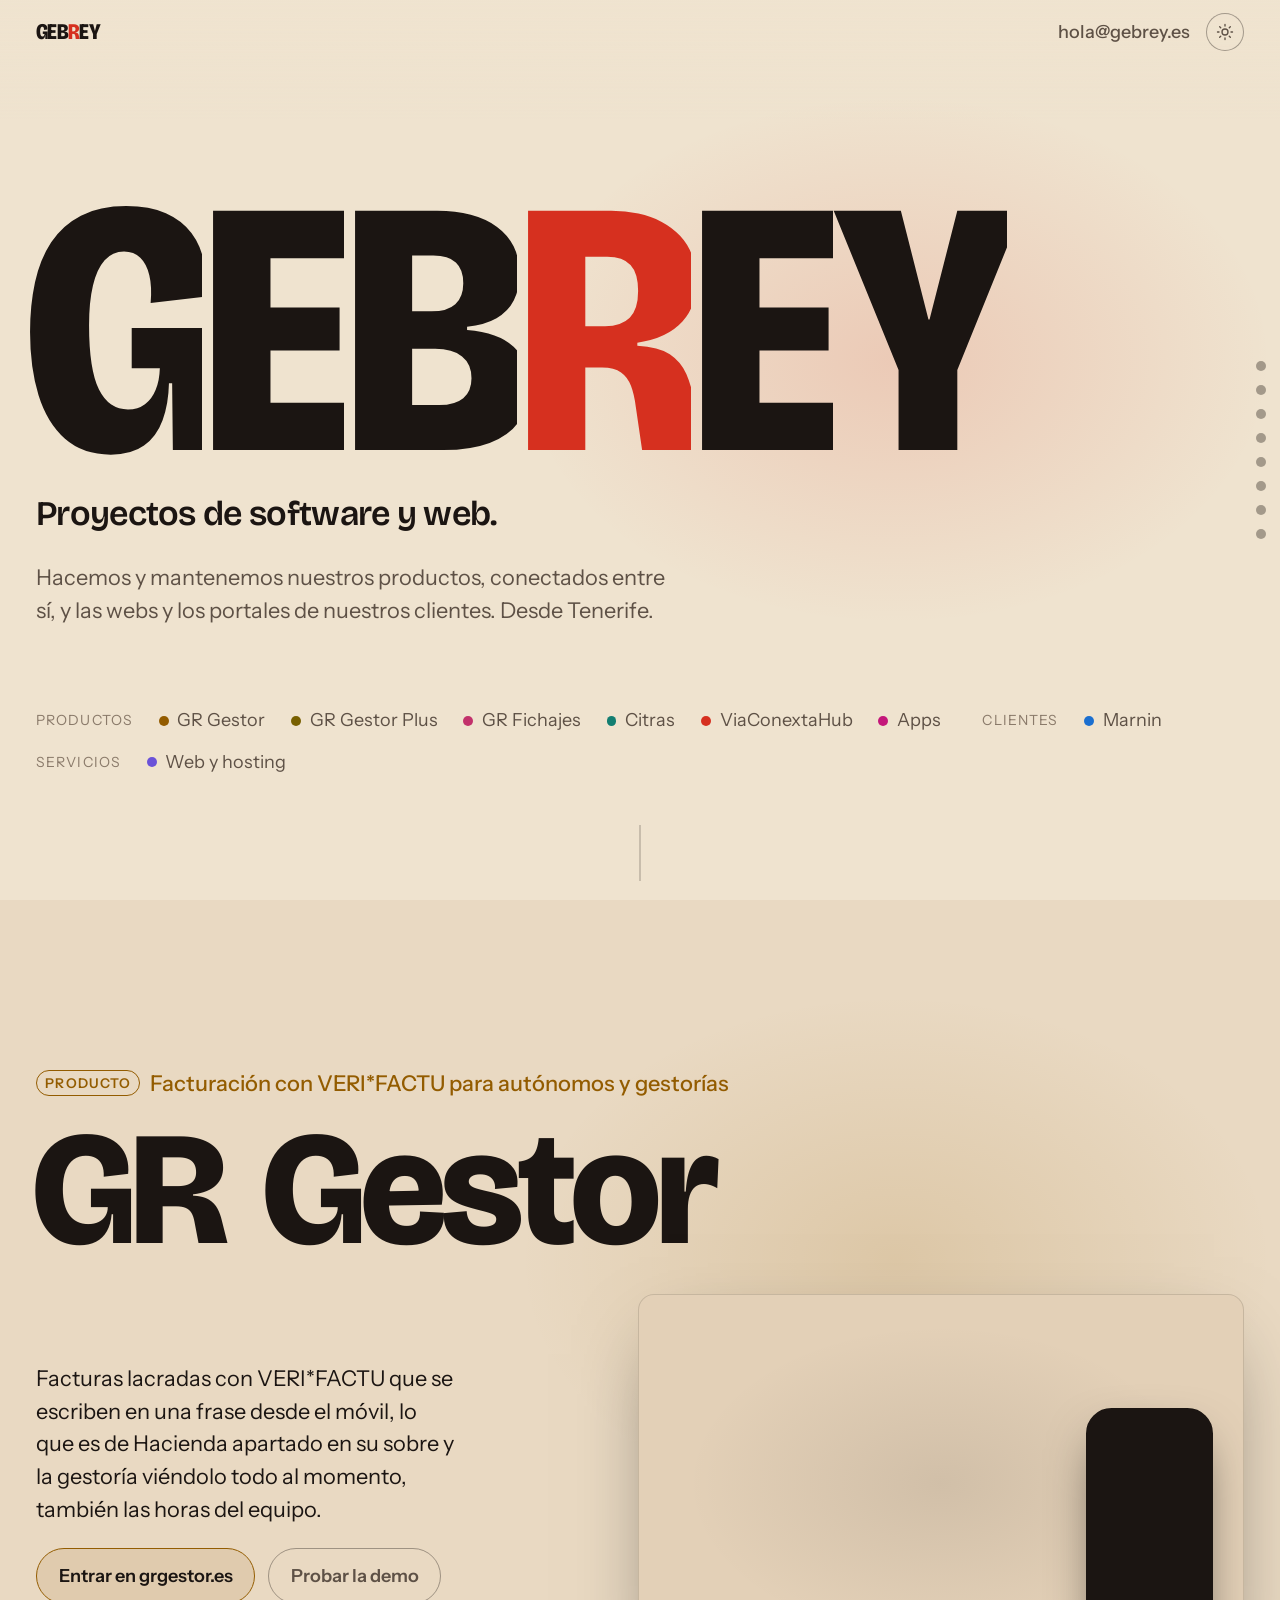
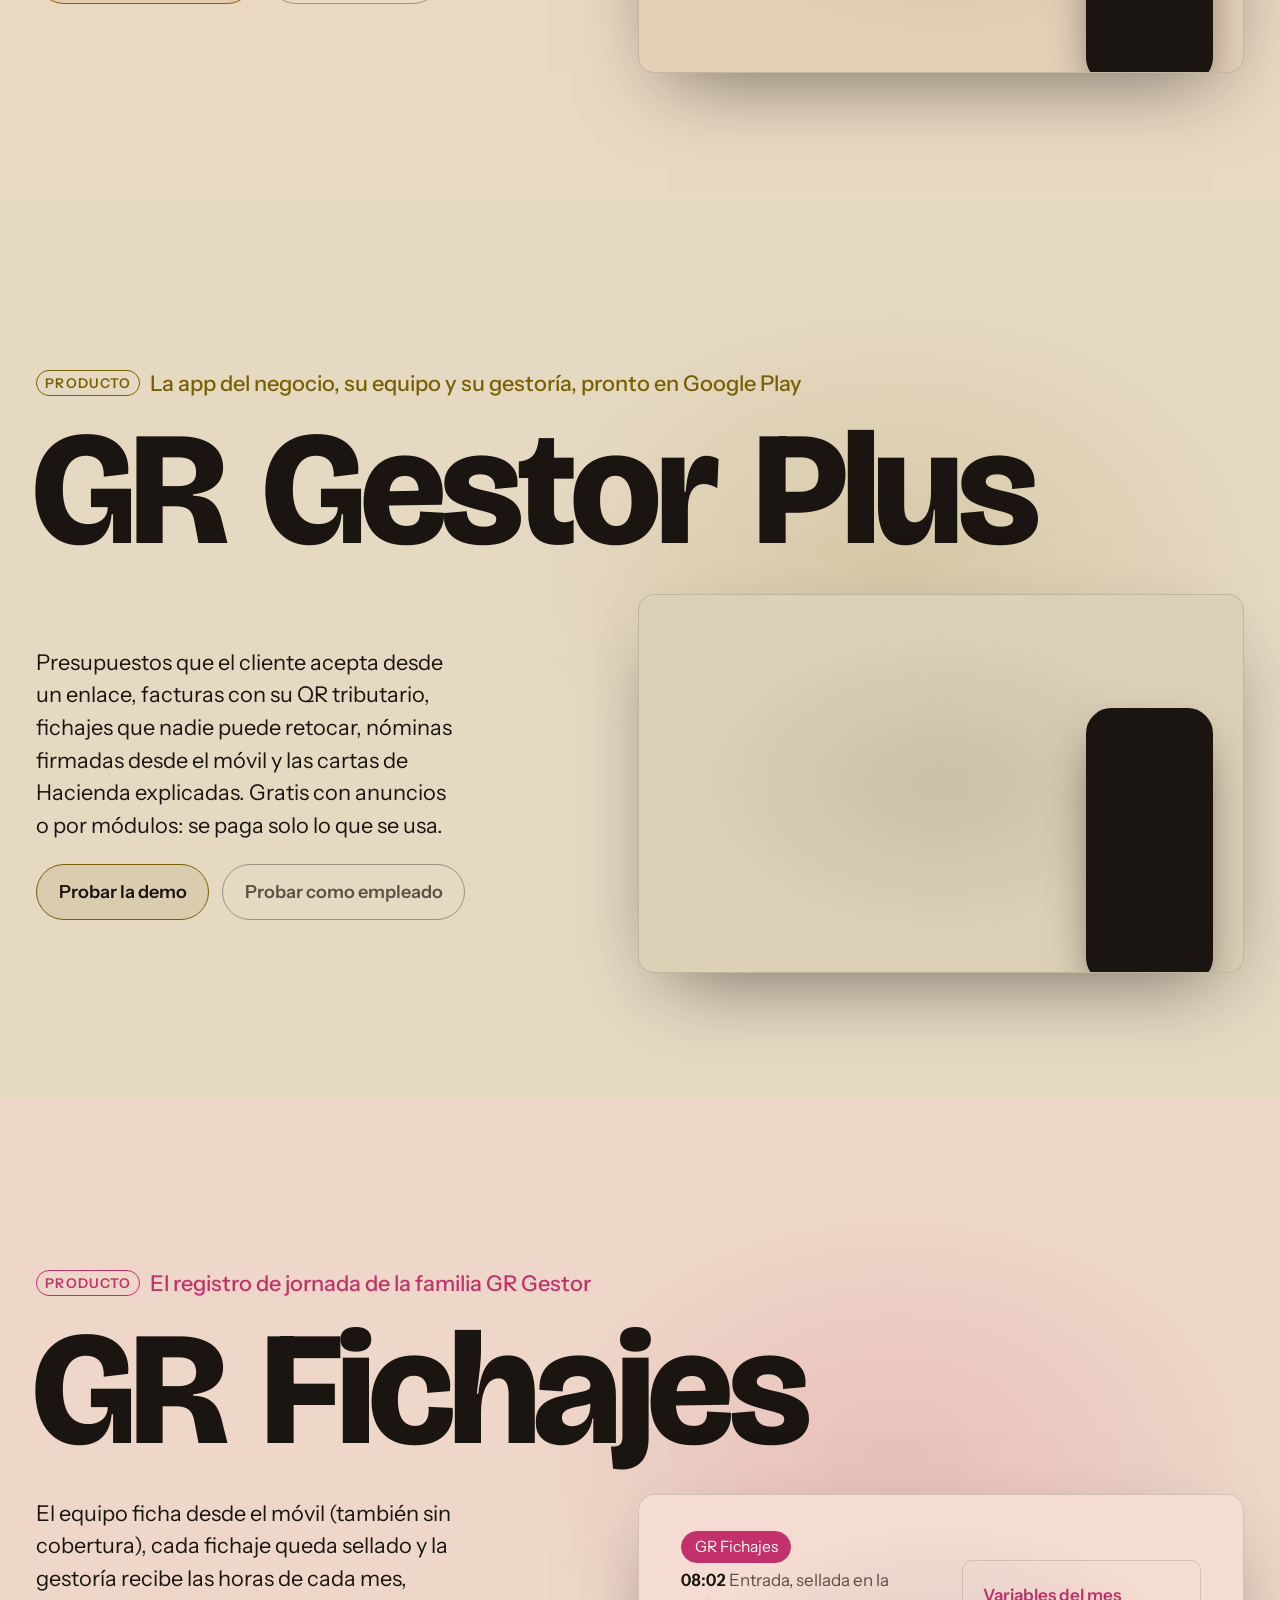
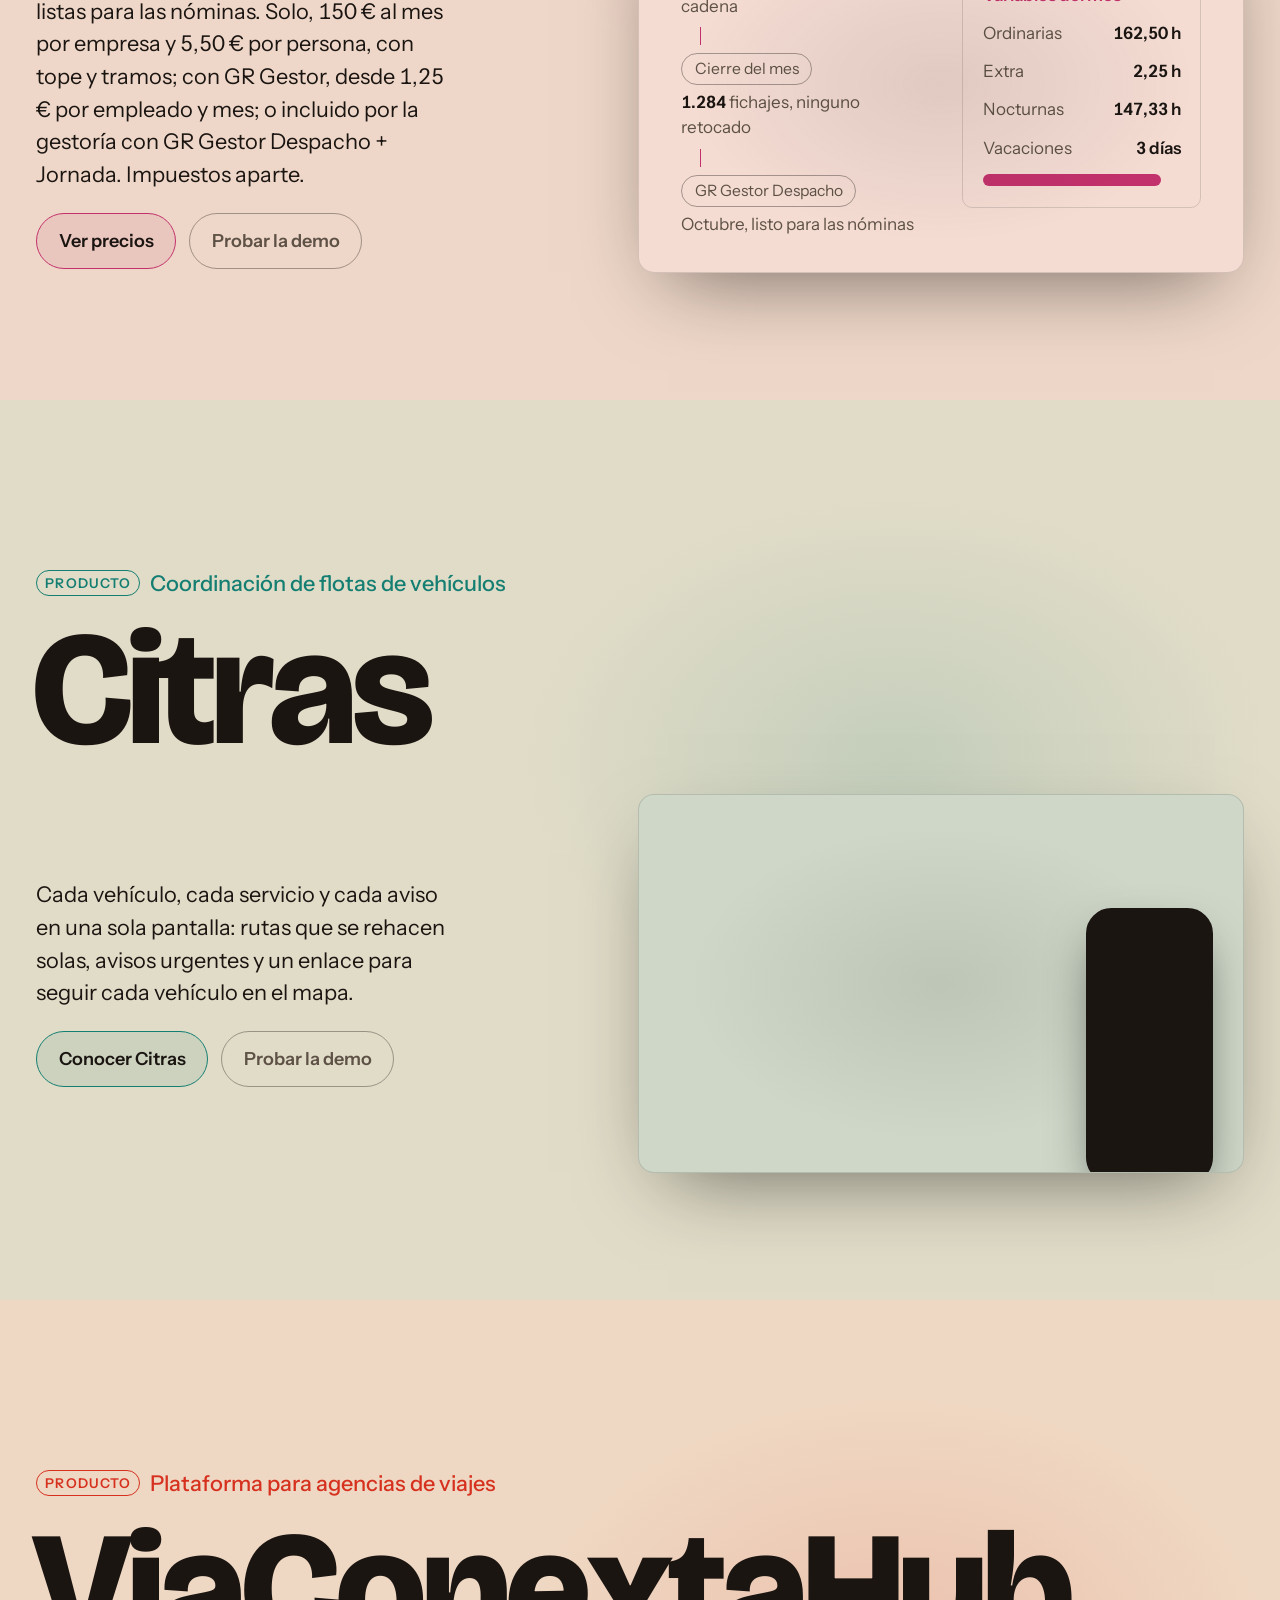
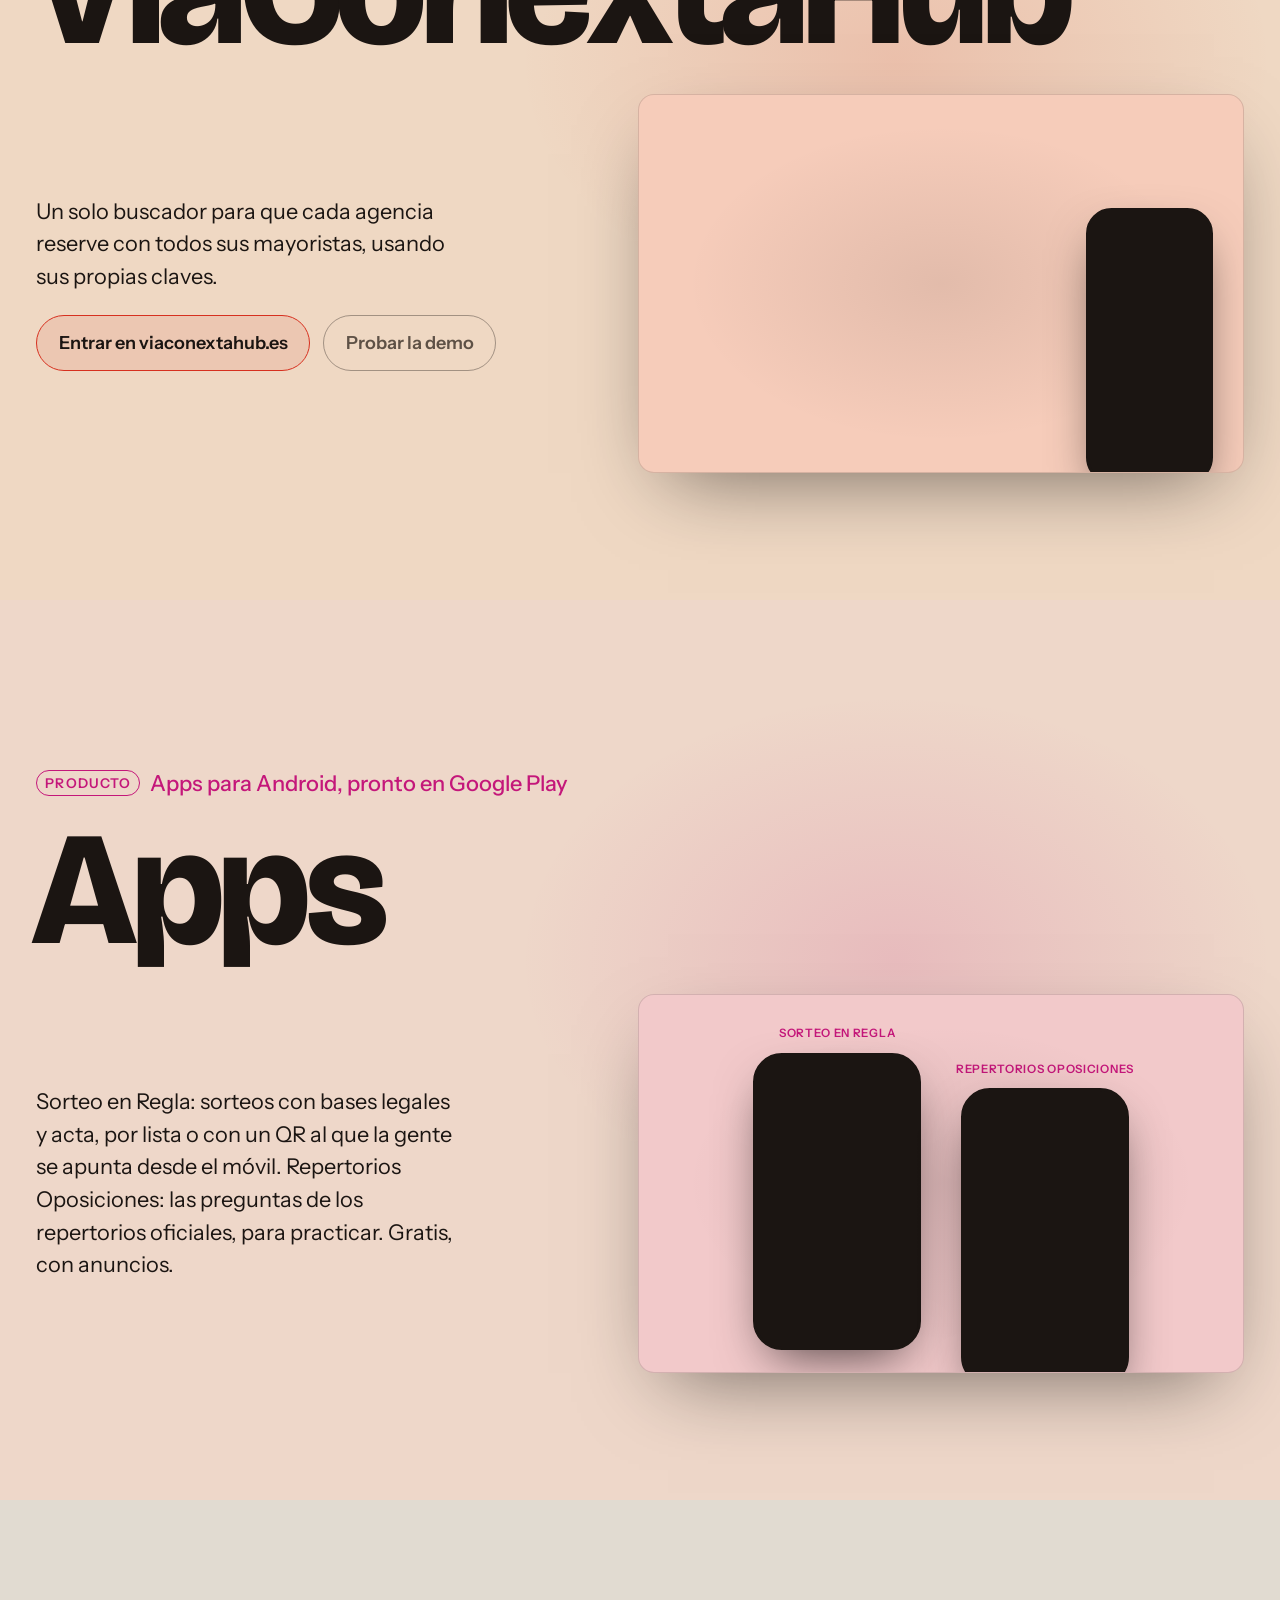
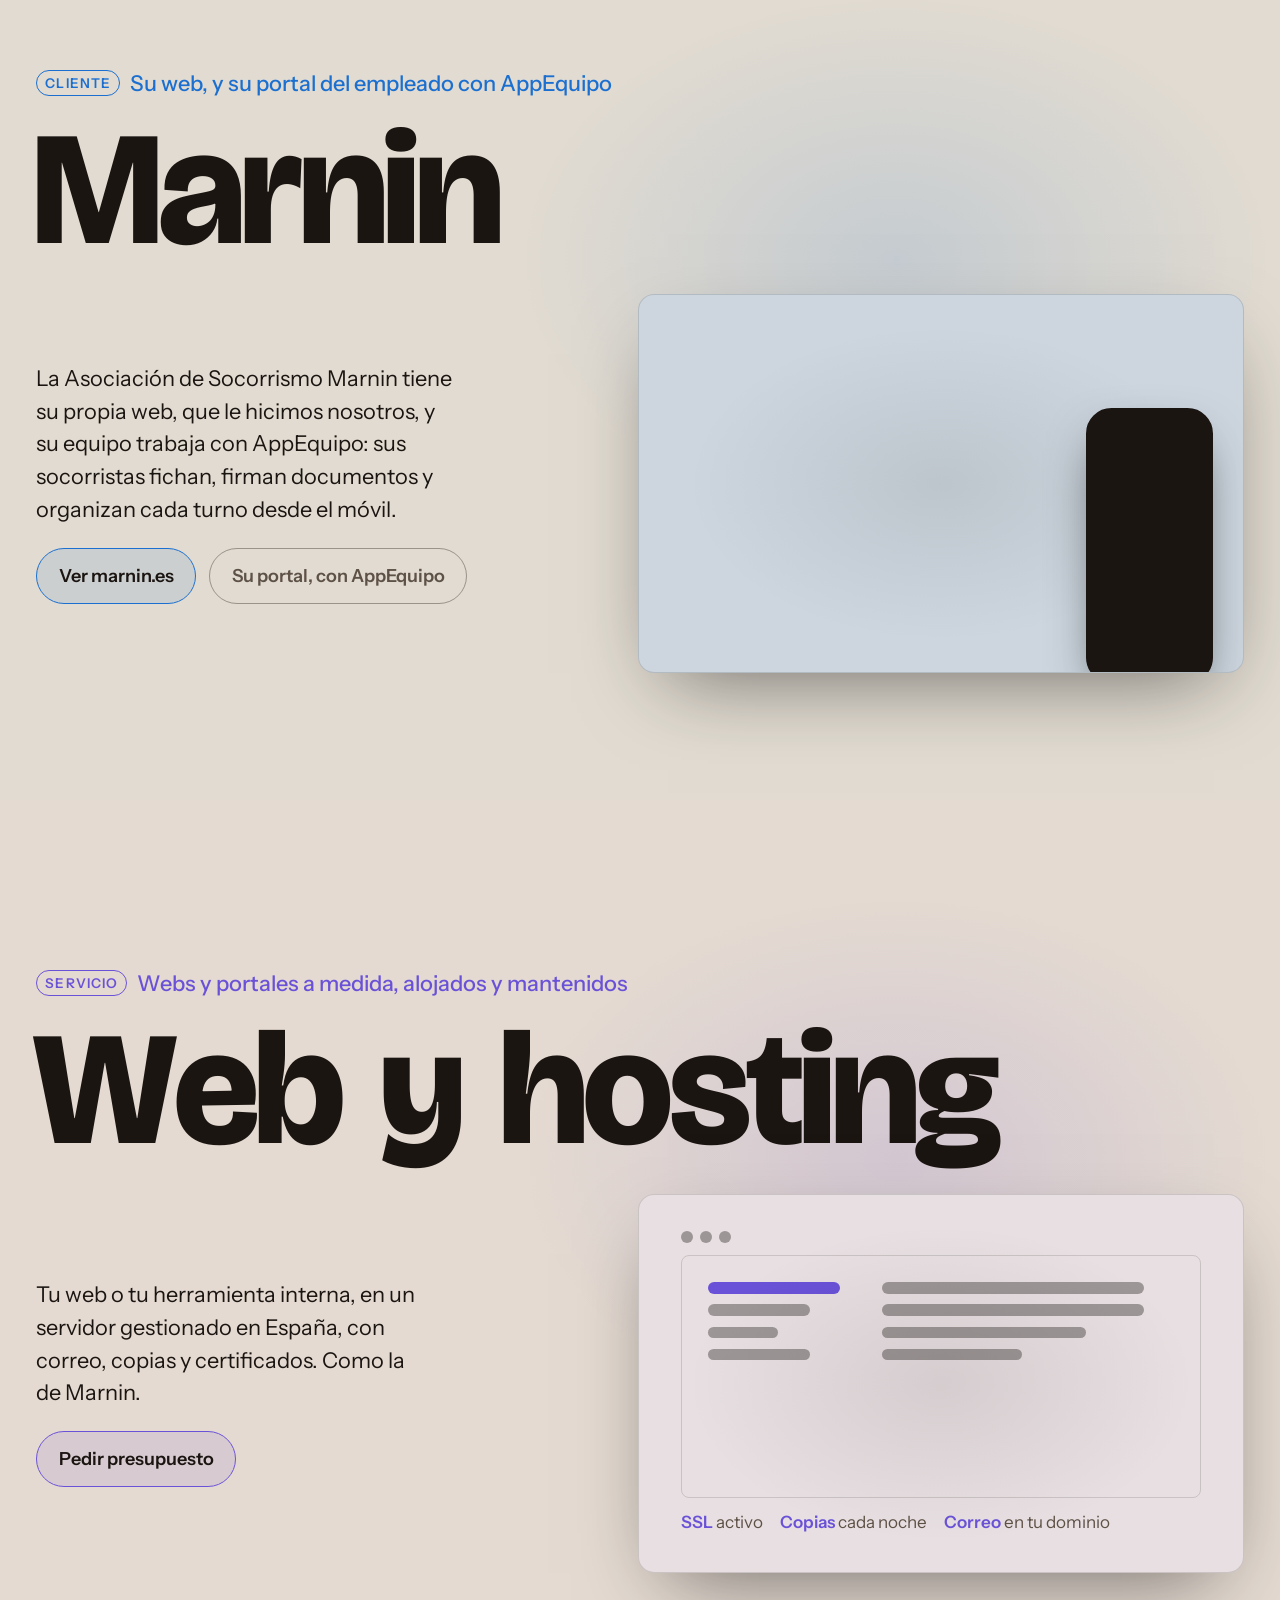
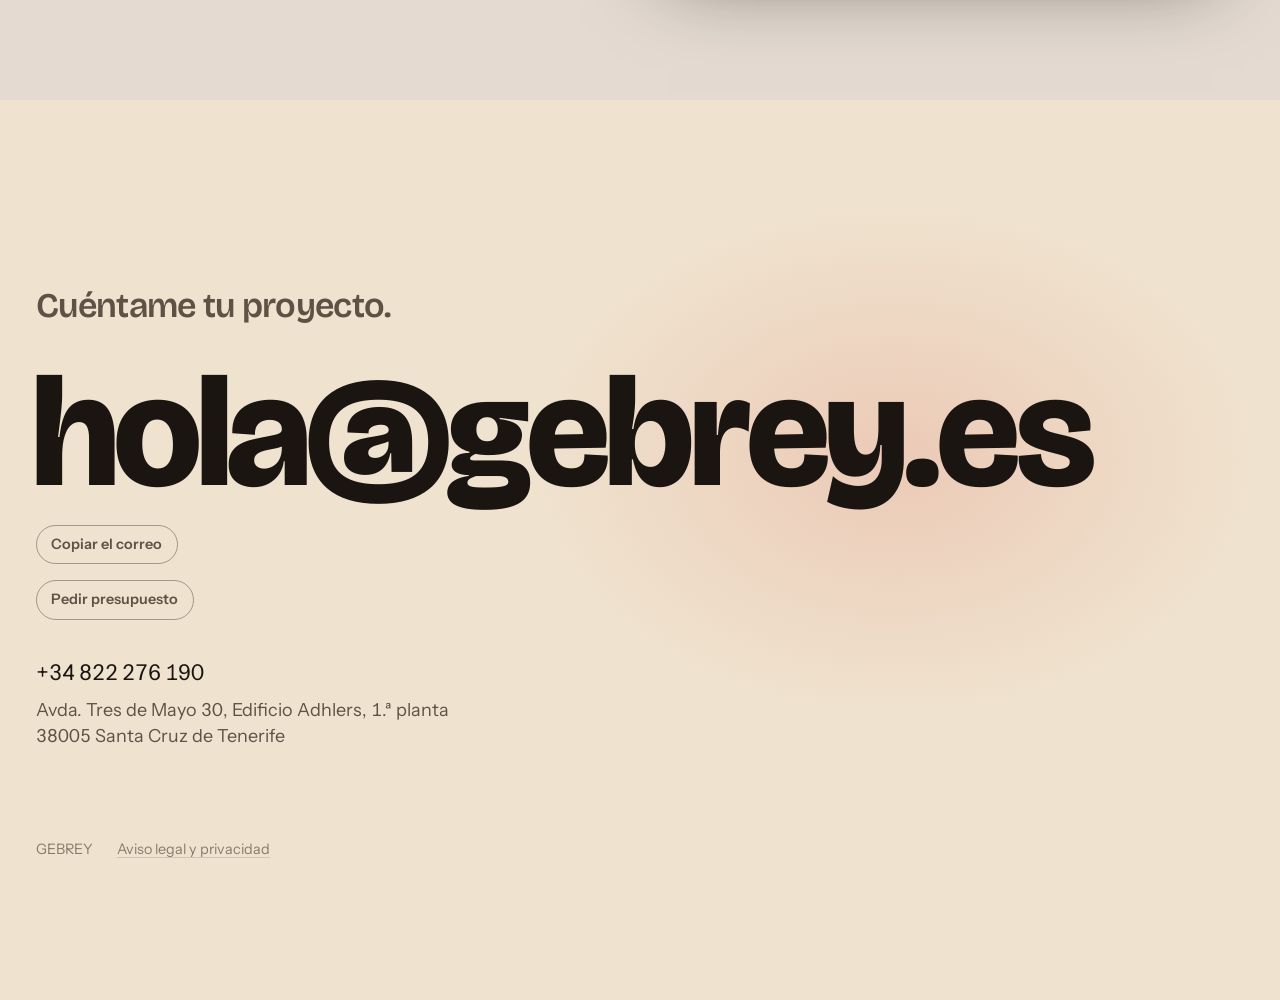
==== commit 500bc014: "GR Fichajes: sus tres precios y su página de precios en grgestor.es - Solo, sin otro producto GR: lo" ====
--- a/site/index.html
+++ b/site/index.html
@@ -1,4 +1,4 @@
-<!doctype html><html lang="es"><head><meta charset="utf-8"><meta name="viewport" content="width=device-width, initial-scale=1, viewport-fit=cover"><title>GEBREY — proyectos de software y web</title><meta name="description" content="GR Gestor, la facturación con VERI*FACTU; GR Gestor Plus; GR Fichajes, el registro de jornada; Citras y ViaConextaHub. Y webs a medida, como la de Marnin."><link rel="canonical" href="https://gebrey.es/"><meta property="og:title" content="GEBREY — proyectos de software y web"><meta property="og:description" content="GR Gestor, la facturación con VERI*FACTU; GR Gestor Plus; GR Fichajes, el registro de jornada; Citras y ViaConextaHub. Y webs a medida, como la de Marnin."><meta property="og:type" content="website"><meta property="og:url" content="https://gebrey.es/"><meta property="og:image" content="https://gebrey.es/assets/img/og.png?v=786c480978"><meta name="twitter:card" content="summary_large_image"><meta name="theme-color" content="#14100e" media="(prefers-color-scheme: dark)"><meta name="theme-color" content="#efe3cf" media="(prefers-color-scheme: light)"><link rel="icon" href="data:image/svg+xml,&lt;svg xmlns=&quot;http://www.w3.org/2000/svg&quot; viewBox=&quot;0 0 64 64&quot;&gt;&lt;rect width=&quot;64&quot; height=&quot;64&quot; rx=&quot;14&quot; fill=&quot;#14100e&quot;/&gt;&lt;text x=&quot;32&quot; y=&quot;46&quot; text-anchor=&quot;middle&quot; font-family=&quot;Arial Narrow, Arial, sans-serif&quot; font-weight=&quot;800&quot; font-size=&quot;40&quot; fill=&quot;#ff5a47&quot;&gt;R&lt;/text&gt;&lt;/svg&gt;"><link rel="preconnect" href="https://fonts.googleapis.com"><link rel="preconnect" href="https://fonts.gstatic.com" crossorigin><link rel="stylesheet" href="https://fonts.googleapis.com/css2?family=Bricolage+Grotesque:opsz,wdth,wght@12..96,75..100,400..800&family=Instrument+Sans:ital,wght@0,400;0,500;0,600;0,700;1,400&display=swap"><link rel="stylesheet" href="assets/css/site.css?v=b91c321e54"><script>if(!matchMedia("(prefers-reduced-motion: reduce)").matches)document.documentElement.classList.add("motion");</script><script type="application/ld+json">{"@context":"https://schema.org","@graph":[{"@type":"Organization","@id":"https://gebrey.es/#org","name":"GEBREY","url":"https://gebrey.es","email":"hola@gebrey.es","telephone":"+34822276190","address":{"@type":"PostalAddress","streetAddress":"Avda. Tres de Mayo 30, Edificio Adhlers, 1.ª planta","postalCode":"38005","addressLocality":"Santa Cruz de Tenerife","addressRegion":"Canarias","addressCountry":"ES"},"description":"Software y webs a medida desde Tenerife: GR Gestor, GR Gestor Plus, GR Fichajes, Citras, ViaConextaHub y Apps, y webs y portales para clientes como Marnin."},{"@type":"SoftwareApplication","name":"GR Gestor","applicationCategory":"FinanceApplication","operatingSystem":"Android, Web","url":"https://grgestor.es","description":"App de facturación con VERI*FACTU para autónomos y micropymes: facturas escritas en una frase, el IVA y el IRPF apartados en sobres y conexión con su gestoría, que trabaja con GR Gestor Despacho.","author":{"@id":"https://gebrey.es/#org"},"offers":[{"@type":"Offer","price":"0","priceCurrency":"EUR","description":"Gratis hasta 3 facturas al mes"},{"@type":"Offer","price":"1.99","priceCurrency":"EUR","description":"Facturas ilimitadas, al mes, impuestos incluidos"},{"@type":"Offer","price":"20.30","priceCurrency":"EUR","description":"Facturas ilimitadas, al año, impuestos incluidos"}]},{"@type":"SoftwareApplication","name":"GR Gestor Plus","applicationCategory":"BusinessApplication","operatingSystem":"Android, Web","description":"La app de la familia GR Gestor para negocios, sus empleados y su gestoría: presupuestos, facturas con QR tributario, gastos, el trimestre, escáner y PDF, cartas de la Administración explicadas, fichajes, cuadrante, ausencias y nóminas firmadas. Gratis con anuncios o por módulos.","author":{"@id":"https://gebrey.es/#org"},"offers":[{"@type":"Offer","price":"0","priceCurrency":"EUR","description":"Gratis con anuncios: 3 facturas al mes y hasta 3 personas"},{"@type":"Offer","price":"3.99","priceCurrency":"EUR","description":"Cuentas: presupuestos, facturas con QR tributario, gastos y trimestre; al mes por negocio, impuestos incluidos"},{"@type":"Offer","price":"2.99","priceCurrency":"EUR","description":"Papeles: escáner, PDF, cartas explicadas y trámites; al mes por negocio, impuestos incluidos"},{"@type":"Offer","price":"1.69","priceCurrency":"EUR","description":"Equipo: fichajes, cuadrante, ausencias y documentos firmados; por persona y mes, impuestos incluidos (1,49 € de la 51 a la 200 y 1,29 € desde la 201)"},{"@type":"Offer","price":"3.99","priceCurrency":"EUR","description":"Gestorías: por persona del despacho y mes, impuestos incluidos; clientes incluidos desde 2,99 €"}]},{"@type":"SoftwareApplication","name":"GR Fichajes","applicationCategory":"BusinessApplication","operatingSystem":"Web","url":"https://fichajes.appequipo.es","description":"El registro de jornada de la familia GR Gestor: el equipo ficha desde el móvil, también sin cobertura, cada fichaje queda sellado y la gestoría recibe las horas de cada mes para las nóminas.","author":{"@id":"https://gebrey.es/#org"},"offers":[{"@type":"Offer","price":"1.25","priceCurrency":"EUR","description":"Por empleado y mes, impuestos aparte: 1,25 € hasta el 50, 1,10 € del 51 al 200 y 0,95 € desde el 201"},{"@type":"Offer","price":"0","priceCurrency":"EUR","description":"Incluido por la gestoría con GR Gestor Despacho + Jornada"}]},{"@type":"SoftwareApplication","name":"Citras","applicationCategory":"BusinessApplication","operatingSystem":"Web","url":"https://mbtenerife.es/citras/","description":"Citras coordina flotas de vehículos: rutas que se hacen y se rehacen solas, avisos urgentes y un enlace para seguir cada vehículo en el mapa. Un producto de GebRey.","author":{"@id":"https://gebrey.es/#org"}},{"@type":"SoftwareApplication","name":"ViaConextaHub","applicationCategory":"BusinessApplication","operatingSystem":"Web","url":"https://viaconextahub.es","description":"Plataforma SaaS que conecta a las agencias de viajes con sus mayoristas usando las claves de cada agencia.","author":{"@id":"https://gebrey.es/#org"},"offers":{"@type":"Offer","price":"25","priceCurrency":"EUR","description":"Suscripción mensual, más impuestos"}},{"@type":"SoftwareApplication","name":"Sorteo en Regla","applicationCategory":"UtilitiesApplication","operatingSystem":"Android","description":"App para hacer sorteos con bases legales y acta: pegando una lista de nombres o con un código QR al que la gente se apunta desde su móvil. Gratuita, con anuncios.","author":{"@id":"https://gebrey.es/#org"},"offers":{"@type":"Offer","price":"0","priceCurrency":"EUR"}},{"@type":"SoftwareApplication","name":"Repertorios Oposiciones","applicationCategory":"EducationalApplication","operatingSystem":"Android","description":"App para practicar con las preguntas de los repertorios oficiales de oposiciones, con la explicación de cada respuesta. Gratuita con anuncios; una suscripción mensual opcional los quita.","author":{"@id":"https://gebrey.es/#org"},"offers":[{"@type":"Offer","price":"0","priceCurrency":"EUR"},{"@type":"Offer","price":"2.99","priceCurrency":"EUR","description":"Suscripción mensual sin anuncios"}]},{"@type":"WebSite","name":"Marnin","url":"https://marnin.es","description":"Web de la Asociación de Socorrismo Marnin (Adeje, Tenerife), hecha por GEBREY. Su portal del empleado funciona con AppEquipo en https://marnin.appequipo.es.","publisher":{"@type":"Organization","name":"Asociación de Socorrismo Marnin","url":"https://marnin.es"},"creator":{"@id":"https://gebrey.es/#org"}},{"@type":"Service","serviceType":"Diseño web, desarrollo y hosting","provider":{"@id":"https://gebrey.es/#org"},"areaServed":"ES","description":"Webs, portales internos y alojamiento gestionado para asociaciones y pymes."}]}</script></head><body><a class="skip" href="#main">Saltar al contenido</a><header class="top"><div class="wrap"><a class="logo" href="#inicio" aria-label="GEBREY, inicio">GEB<span class="r">R</span>EY</a><div class="top-right"><a href="mailto:hola@gebrey.es">hola@gebrey.es</a><button class="theme" type="button" aria-label="Cambiar entre tema claro y oscuro"><svg class="sun" viewBox="0 0 24 24" fill="none" stroke="currentColor" stroke-width="1.8" stroke-linecap="round"><circle cx="12" cy="12" r="4"/><path d="M12 2v2M12 20v2M4.9 4.9l1.4 1.4M17.7 17.7l1.4 1.4M2 12h2M20 12h2M4.9 19.1l1.4-1.4M17.7 6.3l1.4-1.4"/></svg><svg class="moon" viewBox="0 0 24 24" fill="none" stroke="currentColor" stroke-width="1.8" stroke-linecap="round" stroke-linejoin="round"><path d="M20 14.5A8.5 8.5 0 0 1 9.5 4a7 7 0 1 0 10.5 10.5z"/></svg></button></div></div></header>
+<!doctype html><html lang="es"><head><meta charset="utf-8"><meta name="viewport" content="width=device-width, initial-scale=1, viewport-fit=cover"><title>GEBREY — proyectos de software y web</title><meta name="description" content="GR Gestor, la facturación con VERI*FACTU; GR Gestor Plus; GR Fichajes, el registro de jornada; Citras y ViaConextaHub. Y webs a medida, como la de Marnin."><link rel="canonical" href="https://gebrey.es/"><meta property="og:title" content="GEBREY — proyectos de software y web"><meta property="og:description" content="GR Gestor, la facturación con VERI*FACTU; GR Gestor Plus; GR Fichajes, el registro de jornada; Citras y ViaConextaHub. Y webs a medida, como la de Marnin."><meta property="og:type" content="website"><meta property="og:url" content="https://gebrey.es/"><meta property="og:image" content="https://gebrey.es/assets/img/og.png?v=786c480978"><meta name="twitter:card" content="summary_large_image"><meta name="theme-color" content="#14100e" media="(prefers-color-scheme: dark)"><meta name="theme-color" content="#efe3cf" media="(prefers-color-scheme: light)"><link rel="icon" href="data:image/svg+xml,&lt;svg xmlns=&quot;http://www.w3.org/2000/svg&quot; viewBox=&quot;0 0 64 64&quot;&gt;&lt;rect width=&quot;64&quot; height=&quot;64&quot; rx=&quot;14&quot; fill=&quot;#14100e&quot;/&gt;&lt;text x=&quot;32&quot; y=&quot;46&quot; text-anchor=&quot;middle&quot; font-family=&quot;Arial Narrow, Arial, sans-serif&quot; font-weight=&quot;800&quot; font-size=&quot;40&quot; fill=&quot;#ff5a47&quot;&gt;R&lt;/text&gt;&lt;/svg&gt;"><link rel="preconnect" href="https://fonts.googleapis.com"><link rel="preconnect" href="https://fonts.gstatic.com" crossorigin><link rel="stylesheet" href="https://fonts.googleapis.com/css2?family=Bricolage+Grotesque:opsz,wdth,wght@12..96,75..100,400..800&family=Instrument+Sans:ital,wght@0,400;0,500;0,600;0,700;1,400&display=swap"><link rel="stylesheet" href="assets/css/site.css?v=b91c321e54"><script>if(!matchMedia("(prefers-reduced-motion: reduce)").matches)document.documentElement.classList.add("motion");</script><script type="application/ld+json">{"@context":"https://schema.org","@graph":[{"@type":"Organization","@id":"https://gebrey.es/#org","name":"GEBREY","url":"https://gebrey.es","email":"hola@gebrey.es","telephone":"+34822276190","address":{"@type":"PostalAddress","streetAddress":"Avda. Tres de Mayo 30, Edificio Adhlers, 1.ª planta","postalCode":"38005","addressLocality":"Santa Cruz de Tenerife","addressRegion":"Canarias","addressCountry":"ES"},"description":"Software y webs a medida desde Tenerife: GR Gestor, GR Gestor Plus, GR Fichajes, Citras, ViaConextaHub y Apps, y webs y portales para clientes como Marnin."},{"@type":"SoftwareApplication","name":"GR Gestor","applicationCategory":"FinanceApplication","operatingSystem":"Android, Web","url":"https://grgestor.es","description":"App de facturación con VERI*FACTU para autónomos y micropymes: facturas escritas en una frase, el IVA y el IRPF apartados en sobres y conexión con su gestoría, que trabaja con GR Gestor Despacho.","author":{"@id":"https://gebrey.es/#org"},"offers":[{"@type":"Offer","price":"0","priceCurrency":"EUR","description":"Gratis hasta 3 facturas al mes"},{"@type":"Offer","price":"1.99","priceCurrency":"EUR","description":"Facturas ilimitadas, al mes, impuestos incluidos"},{"@type":"Offer","price":"20.30","priceCurrency":"EUR","description":"Facturas ilimitadas, al año, impuestos incluidos"}]},{"@type":"SoftwareApplication","name":"GR Gestor Plus","applicationCategory":"BusinessApplication","operatingSystem":"Android, Web","description":"La app de la familia GR Gestor para negocios, sus empleados y su gestoría: presupuestos, facturas con QR tributario, gastos, el trimestre, escáner y PDF, cartas de la Administración explicadas, fichajes, cuadrante, ausencias y nóminas firmadas. Gratis con anuncios o por módulos.","author":{"@id":"https://gebrey.es/#org"},"offers":[{"@type":"Offer","price":"0","priceCurrency":"EUR","description":"Gratis con anuncios: 3 facturas al mes y hasta 3 personas"},{"@type":"Offer","price":"3.99","priceCurrency":"EUR","description":"Cuentas: presupuestos, facturas con QR tributario, gastos y trimestre; al mes por negocio, impuestos incluidos"},{"@type":"Offer","price":"2.99","priceCurrency":"EUR","description":"Papeles: escáner, PDF, cartas explicadas y trámites; al mes por negocio, impuestos incluidos"},{"@type":"Offer","price":"1.69","priceCurrency":"EUR","description":"Equipo: fichajes, cuadrante, ausencias y documentos firmados; por persona y mes, impuestos incluidos (1,49 € de la 51 a la 200 y 1,29 € desde la 201)"},{"@type":"Offer","price":"3.99","priceCurrency":"EUR","description":"Gestorías: por persona del despacho y mes, impuestos incluidos; clientes incluidos desde 2,99 €"}]},{"@type":"SoftwareApplication","name":"GR Fichajes","applicationCategory":"BusinessApplication","operatingSystem":"Web","url":"https://fichajes.appequipo.es","description":"El registro de jornada de la familia GR Gestor: el equipo ficha desde el móvil, también sin cobertura, cada fichaje queda sellado y la gestoría recibe las horas de cada mes para las nóminas.","author":{"@id":"https://gebrey.es/#org"},"offers":[{"@type":"Offer","price":"150.00","priceCurrency":"EUR","description":"GR Fichajes solo: al mes por empresa, más 5,50 € por persona (4,50 € desde la 91 y 3,50 € desde la 191); si la suma pasa de 500 €, se descuenta la cuota. Impuestos aparte"},{"@type":"Offer","price":"1.25","priceCurrency":"EUR","description":"Con GR Gestor: por empleado y mes, impuestos aparte (1,25 € hasta el 50, 1,10 € del 51 al 200 y 0,95 € desde el 201)"},{"@type":"Offer","price":"0","priceCurrency":"EUR","description":"Incluido por la gestoría con GR Gestor Despacho + Jornada"}]},{"@type":"SoftwareApplication","name":"Citras","applicationCategory":"BusinessApplication","operatingSystem":"Web","url":"https://mbtenerife.es/citras/","description":"Citras coordina flotas de vehículos: rutas que se hacen y se rehacen solas, avisos urgentes y un enlace para seguir cada vehículo en el mapa. Un producto de GebRey.","author":{"@id":"https://gebrey.es/#org"}},{"@type":"SoftwareApplication","name":"ViaConextaHub","applicationCategory":"BusinessApplication","operatingSystem":"Web","url":"https://viaconextahub.es","description":"Plataforma SaaS que conecta a las agencias de viajes con sus mayoristas usando las claves de cada agencia.","author":{"@id":"https://gebrey.es/#org"},"offers":{"@type":"Offer","price":"25","priceCurrency":"EUR","description":"Suscripción mensual, más impuestos"}},{"@type":"SoftwareApplication","name":"Sorteo en Regla","applicationCategory":"UtilitiesApplication","operatingSystem":"Android","description":"App para hacer sorteos con bases legales y acta: pegando una lista de nombres o con un código QR al que la gente se apunta desde su móvil. Gratuita, con anuncios.","author":{"@id":"https://gebrey.es/#org"},"offers":{"@type":"Offer","price":"0","priceCurrency":"EUR"}},{"@type":"SoftwareApplication","name":"Repertorios Oposiciones","applicationCategory":"EducationalApplication","operatingSystem":"Android","description":"App para practicar con las preguntas de los repertorios oficiales de oposiciones, con la explicación de cada respuesta. Gratuita con anuncios; una suscripción mensual opcional los quita.","author":{"@id":"https://gebrey.es/#org"},"offers":[{"@type":"Offer","price":"0","priceCurrency":"EUR"},{"@type":"Offer","price":"2.99","priceCurrency":"EUR","description":"Suscripción mensual sin anuncios"}]},{"@type":"WebSite","name":"Marnin","url":"https://marnin.es","description":"Web de la Asociación de Socorrismo Marnin (Adeje, Tenerife), hecha por GEBREY. Su portal del empleado funciona con AppEquipo en https://marnin.appequipo.es.","publisher":{"@type":"Organization","name":"Asociación de Socorrismo Marnin","url":"https://marnin.es"},"creator":{"@id":"https://gebrey.es/#org"}},{"@type":"Service","serviceType":"Diseño web, desarrollo y hosting","provider":{"@id":"https://gebrey.es/#org"},"areaServed":"ES","description":"Webs, portales internos y alojamiento gestionado para asociaciones y pymes."}]}</script></head><body><a class="skip" href="#main">Saltar al contenido</a><header class="top"><div class="wrap"><a class="logo" href="#inicio" aria-label="GEBREY, inicio">GEB<span class="r">R</span>EY</a><div class="top-right"><a href="mailto:hola@gebrey.es">hola@gebrey.es</a><button class="theme" type="button" aria-label="Cambiar entre tema claro y oscuro"><svg class="sun" viewBox="0 0 24 24" fill="none" stroke="currentColor" stroke-width="1.8" stroke-linecap="round"><circle cx="12" cy="12" r="4"/><path d="M12 2v2M12 20v2M4.9 4.9l1.4 1.4M17.7 17.7l1.4 1.4M2 12h2M20 12h2M4.9 19.1l1.4-1.4M17.7 6.3l1.4-1.4"/></svg><svg class="moon" viewBox="0 0 24 24" fill="none" stroke="currentColor" stroke-width="1.8" stroke-linecap="round" stroke-linejoin="round"><path d="M20 14.5A8.5 8.5 0 0 1 9.5 4a7 7 0 1 0 10.5 10.5z"/></svg></button></div></div></header>
 <main id="main">
 <section class="scene hero" id="inicio" aria-label="GEBREY">
   <div class="wrap hero-in">
@@ -48,8 +48,8 @@
     <h2 class="s-name" id="t-grfichajes" data-fit="GR Fichajes"><span class="vh">GR Fichajes</span><span aria-hidden="true"><span class="l" style="--i:0">G</span><span class="l" style="--i:1">R</span><span class="l sp" style="--i:2"> </span><span class="l" style="--i:3">F</span><span class="l" style="--i:4">i</span><span class="l" style="--i:5">c</span><span class="l" style="--i:6">h</span><span class="l" style="--i:7">a</span><span class="l" style="--i:8">j</span><span class="l" style="--i:9">e</span><span class="l" style="--i:10">s</span></span></h2>
     <div class="s-row">
       <div class="s-text">
-        <p class="s-one">El equipo ficha desde el móvil (también sin cobertura), cada fichaje queda sellado y la gestoría recibe las horas de cada mes, listas para las nóminas. Desde 1,25 € por empleado y mes (1,25 € hasta el 50, 1,10 € del 51 al 200 y 0,95 € desde el 201), impuestos aparte, o incluido por la gestoría con GR Gestor Despacho + Jornada.</p>
-        <div class="s-links"><a class="s-link" href="https://grgestor.es/#jornada" rel="noopener">Ver el precio en grgestor.es</a><a class="s-link s-link-2" href="https://fichajes.appequipo.es/demo/" rel="noopener">Probar la demo</a></div>
+        <p class="s-one">El equipo ficha desde el móvil (también sin cobertura), cada fichaje queda sellado y la gestoría recibe las horas de cada mes, listas para las nóminas. Solo, 150 € al mes por empresa y 5,50 € por persona, con tope y tramos; con GR Gestor, desde 1,25 € por empleado y mes; o incluido por la gestoría con GR Gestor Despacho + Jornada. Impuestos aparte.</p>
+        <div class="s-links"><a class="s-link" href="https://grgestor.es/fichajes.html" rel="noopener">Ver precios</a><a class="s-link s-link-2" href="https://fichajes.appequipo.es/demo/" rel="noopener">Probar la demo</a></div>
       </div>
       <div class="s-shot"><div class="shot flujo" aria-hidden="true">
   <div class="pasos">
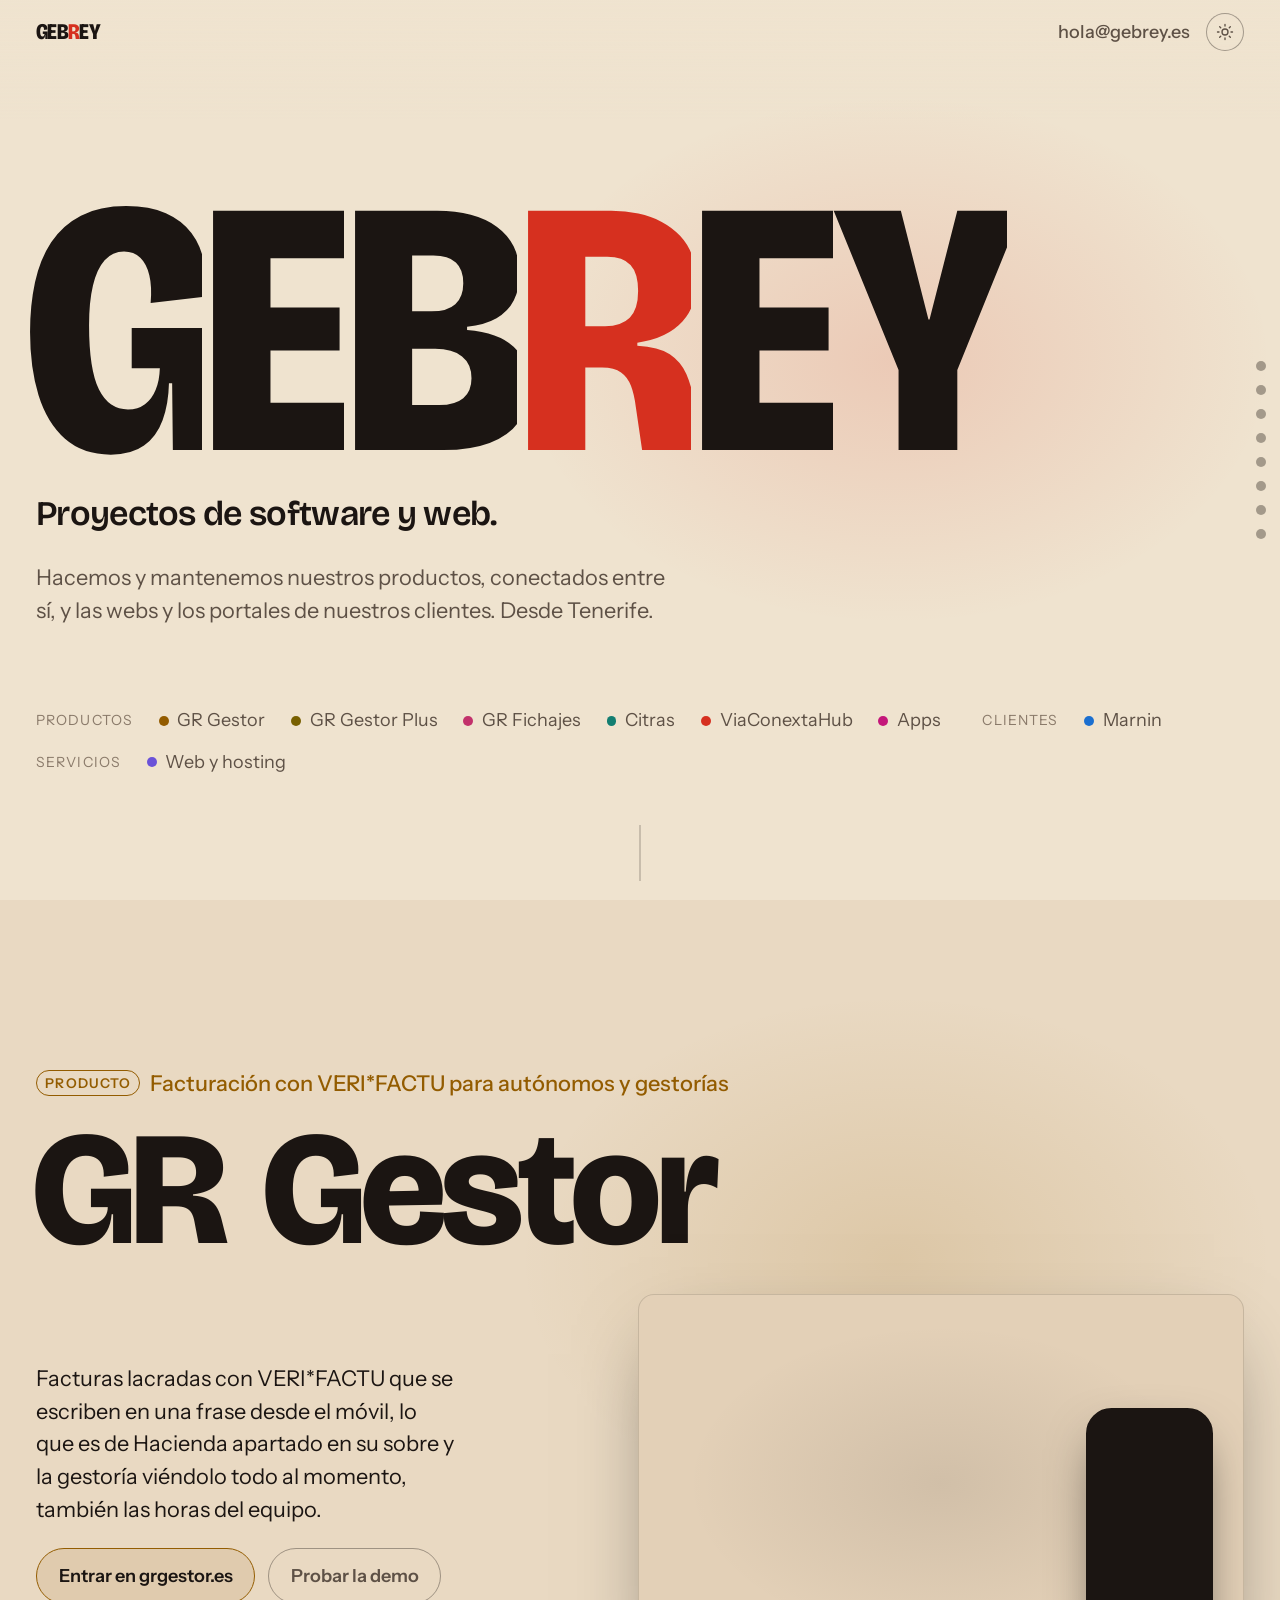
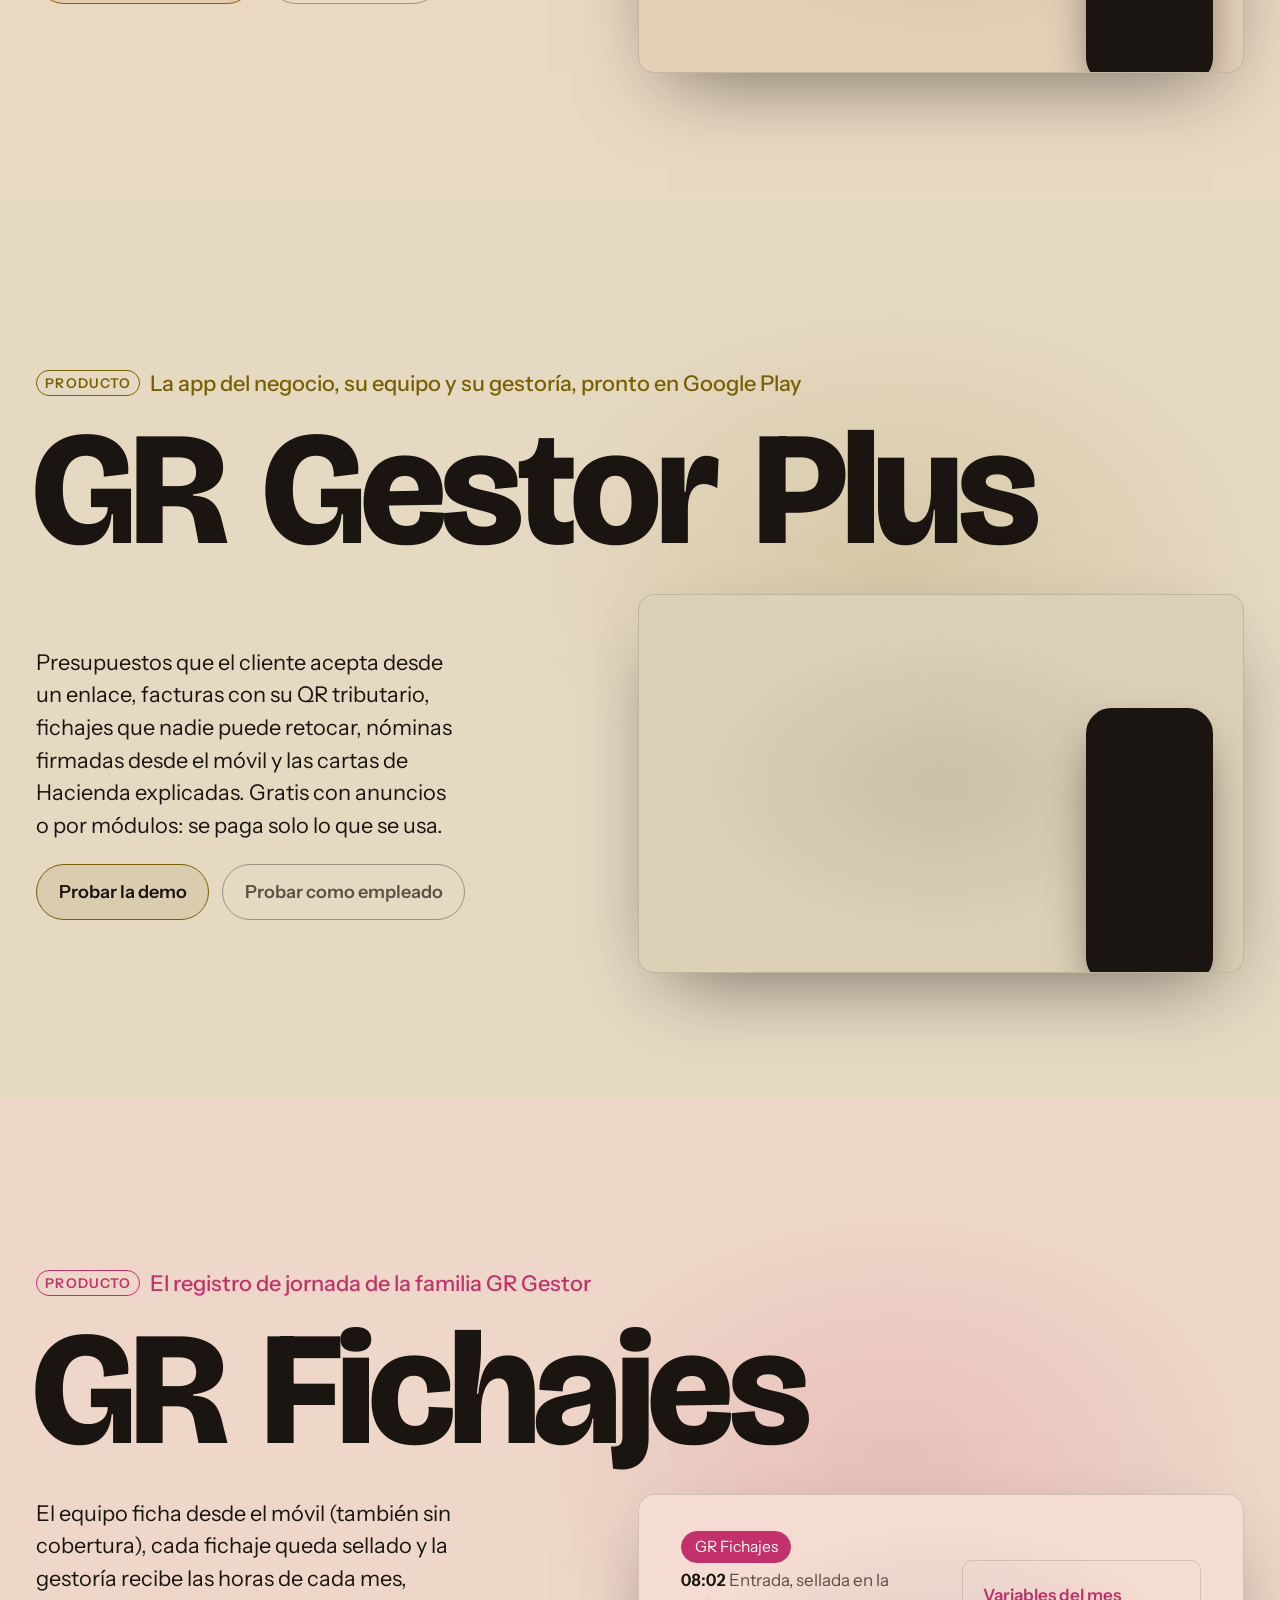
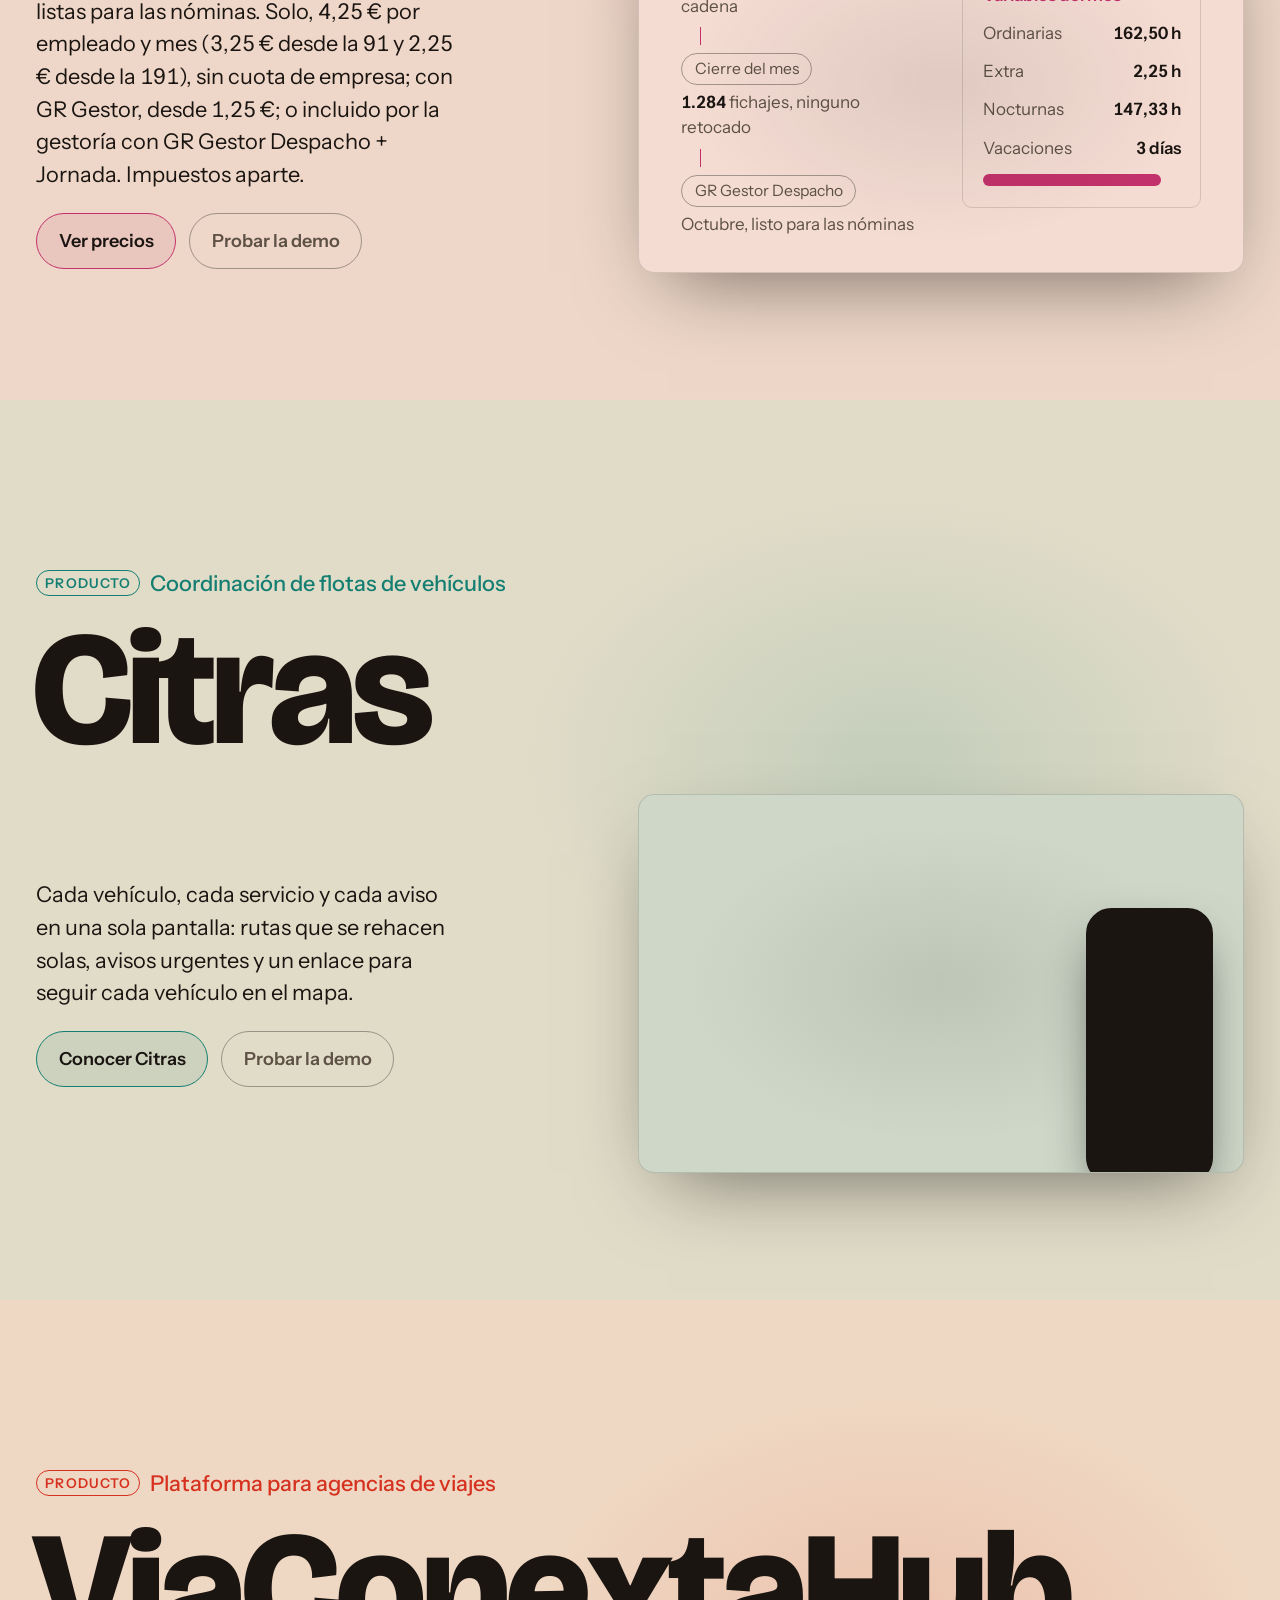
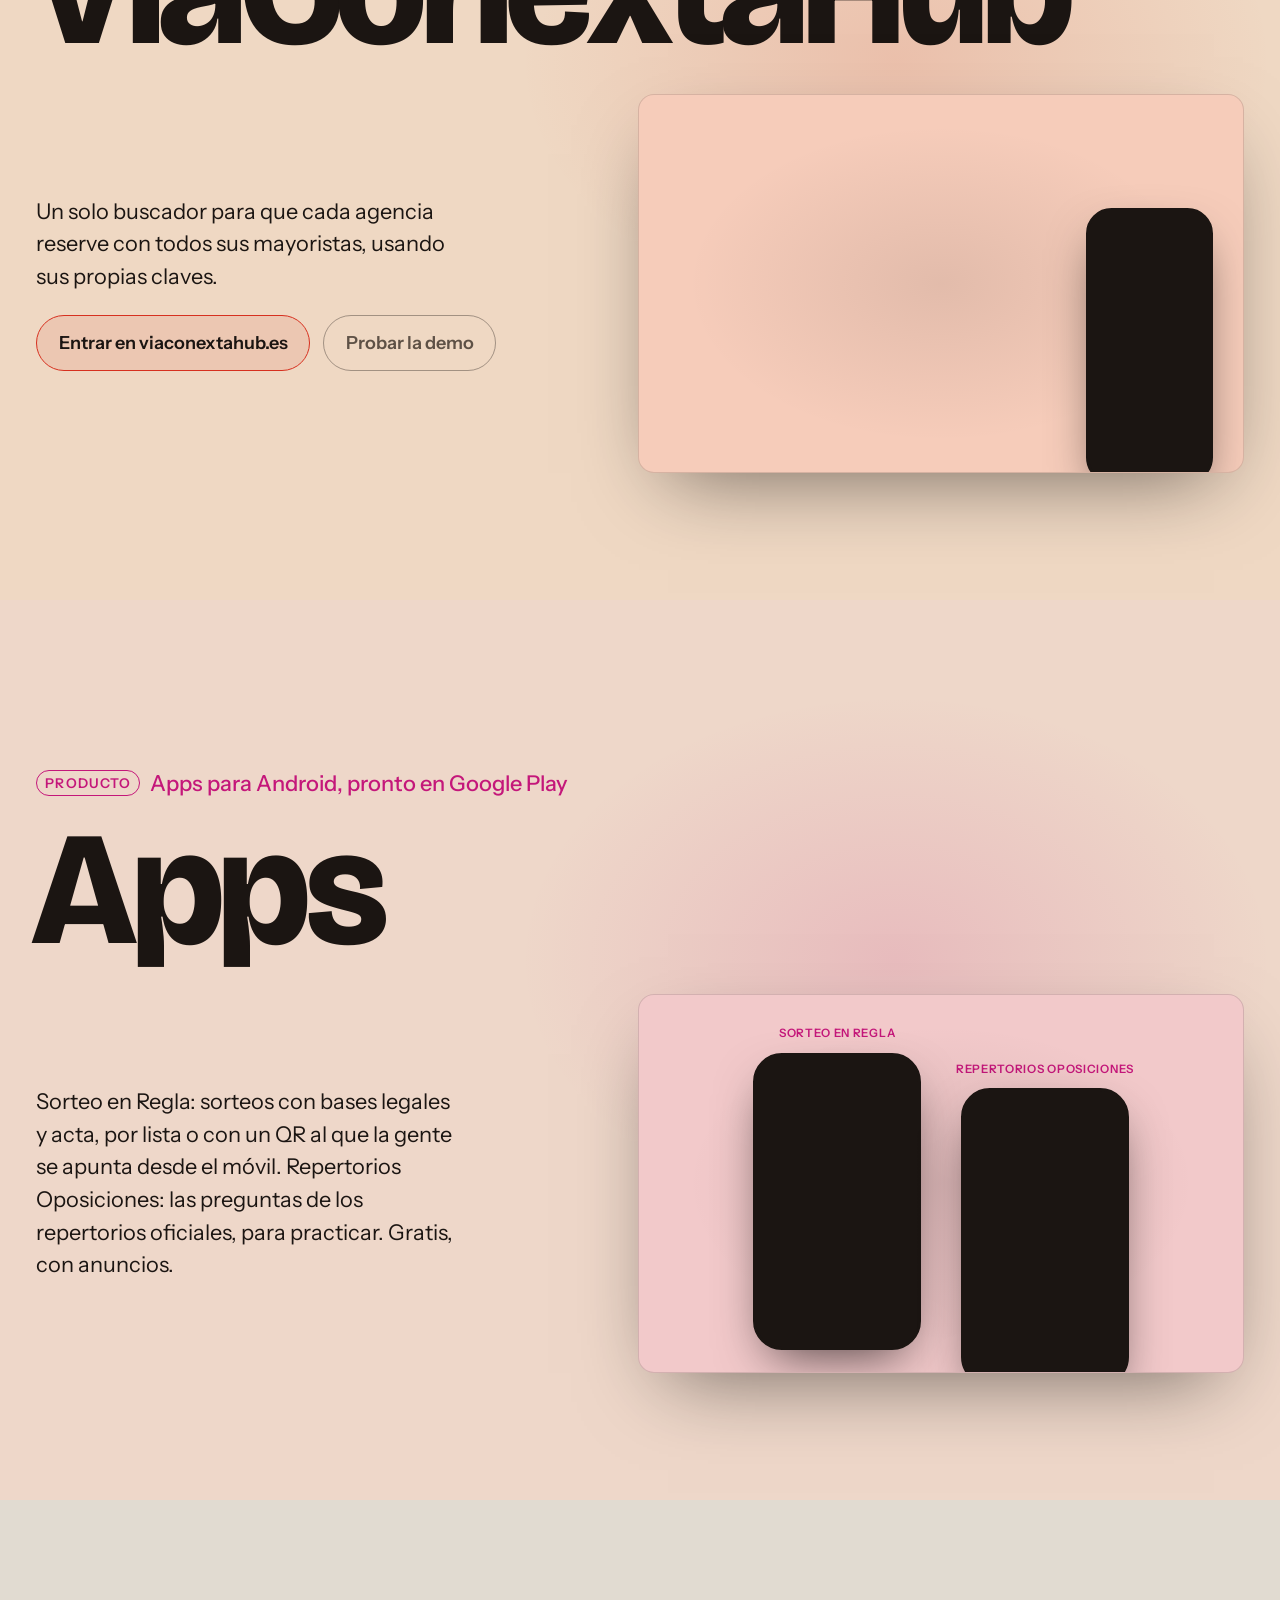
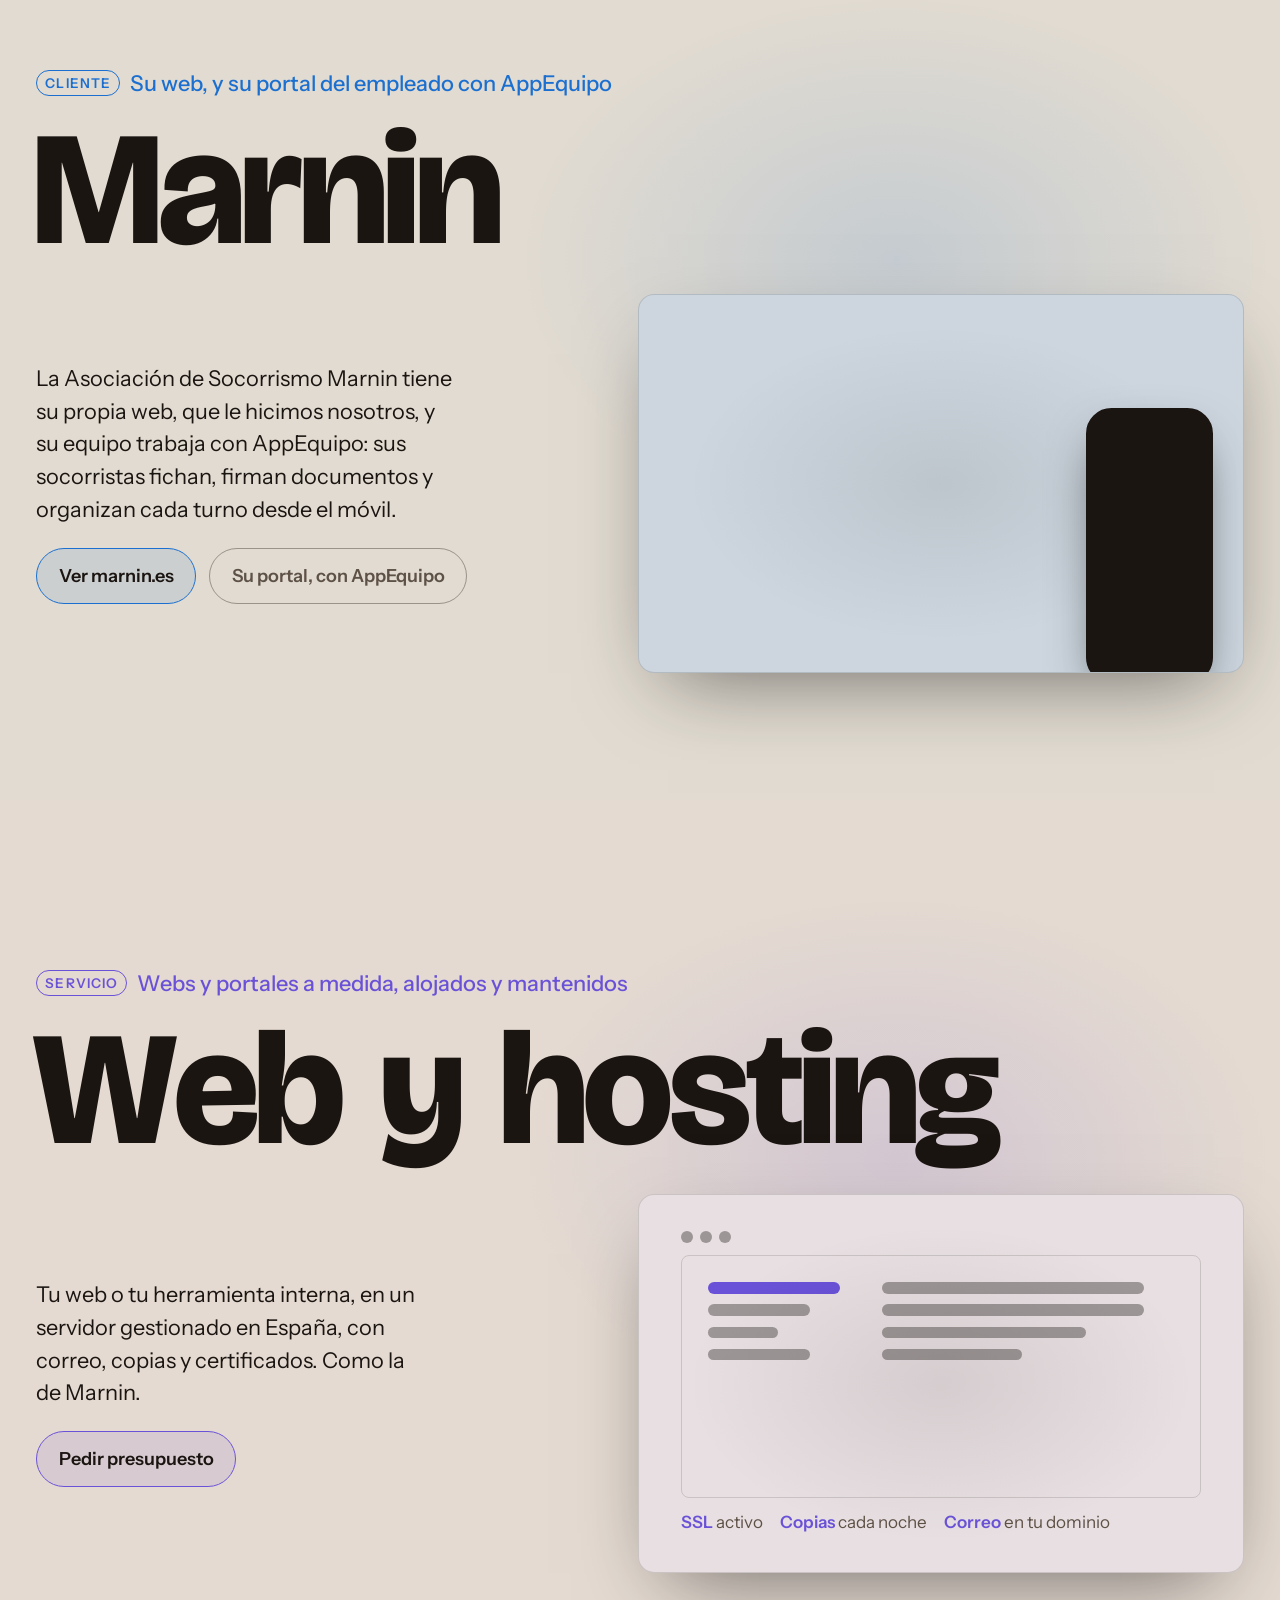
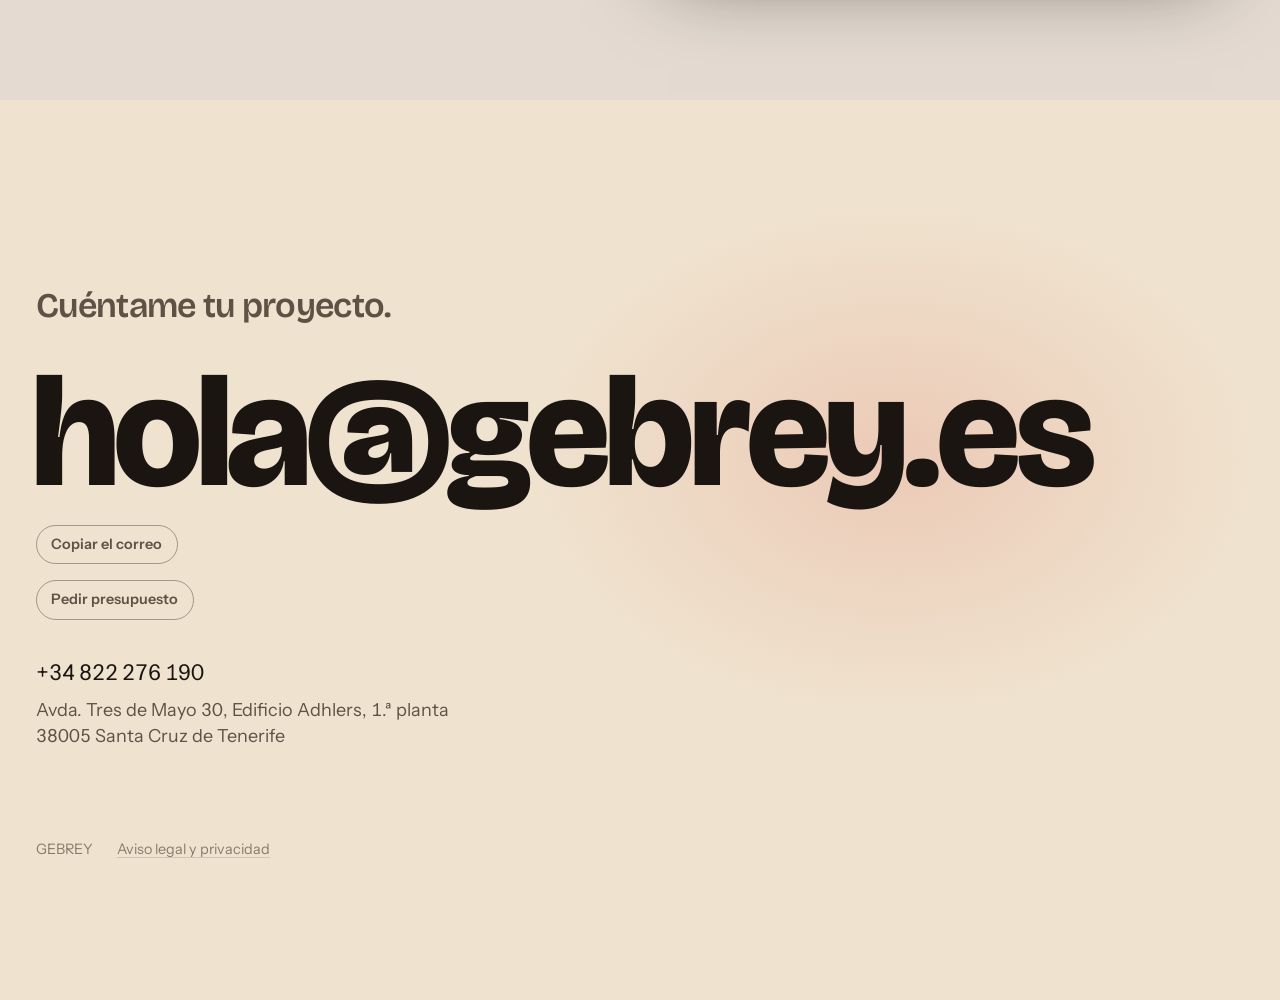
==== commit 4c7d4b45: "GR Fichajes solo: 4,25 € por empleado, sin cuota de empresa El precio de GR Fichajes contratado solo" ====
--- a/site/index.html
+++ b/site/index.html
@@ -1,4 +1,4 @@
-<!doctype html><html lang="es"><head><meta charset="utf-8"><meta name="viewport" content="width=device-width, initial-scale=1, viewport-fit=cover"><title>GEBREY — proyectos de software y web</title><meta name="description" content="GR Gestor, la facturación con VERI*FACTU; GR Gestor Plus; GR Fichajes, el registro de jornada; Citras y ViaConextaHub. Y webs a medida, como la de Marnin."><link rel="canonical" href="https://gebrey.es/"><meta property="og:title" content="GEBREY — proyectos de software y web"><meta property="og:description" content="GR Gestor, la facturación con VERI*FACTU; GR Gestor Plus; GR Fichajes, el registro de jornada; Citras y ViaConextaHub. Y webs a medida, como la de Marnin."><meta property="og:type" content="website"><meta property="og:url" content="https://gebrey.es/"><meta property="og:image" content="https://gebrey.es/assets/img/og.png?v=786c480978"><meta name="twitter:card" content="summary_large_image"><meta name="theme-color" content="#14100e" media="(prefers-color-scheme: dark)"><meta name="theme-color" content="#efe3cf" media="(prefers-color-scheme: light)"><link rel="icon" href="data:image/svg+xml,&lt;svg xmlns=&quot;http://www.w3.org/2000/svg&quot; viewBox=&quot;0 0 64 64&quot;&gt;&lt;rect width=&quot;64&quot; height=&quot;64&quot; rx=&quot;14&quot; fill=&quot;#14100e&quot;/&gt;&lt;text x=&quot;32&quot; y=&quot;46&quot; text-anchor=&quot;middle&quot; font-family=&quot;Arial Narrow, Arial, sans-serif&quot; font-weight=&quot;800&quot; font-size=&quot;40&quot; fill=&quot;#ff5a47&quot;&gt;R&lt;/text&gt;&lt;/svg&gt;"><link rel="preconnect" href="https://fonts.googleapis.com"><link rel="preconnect" href="https://fonts.gstatic.com" crossorigin><link rel="stylesheet" href="https://fonts.googleapis.com/css2?family=Bricolage+Grotesque:opsz,wdth,wght@12..96,75..100,400..800&family=Instrument+Sans:ital,wght@0,400;0,500;0,600;0,700;1,400&display=swap"><link rel="stylesheet" href="assets/css/site.css?v=b91c321e54"><script>if(!matchMedia("(prefers-reduced-motion: reduce)").matches)document.documentElement.classList.add("motion");</script><script type="application/ld+json">{"@context":"https://schema.org","@graph":[{"@type":"Organization","@id":"https://gebrey.es/#org","name":"GEBREY","url":"https://gebrey.es","email":"hola@gebrey.es","telephone":"+34822276190","address":{"@type":"PostalAddress","streetAddress":"Avda. Tres de Mayo 30, Edificio Adhlers, 1.ª planta","postalCode":"38005","addressLocality":"Santa Cruz de Tenerife","addressRegion":"Canarias","addressCountry":"ES"},"description":"Software y webs a medida desde Tenerife: GR Gestor, GR Gestor Plus, GR Fichajes, Citras, ViaConextaHub y Apps, y webs y portales para clientes como Marnin."},{"@type":"SoftwareApplication","name":"GR Gestor","applicationCategory":"FinanceApplication","operatingSystem":"Android, Web","url":"https://grgestor.es","description":"App de facturación con VERI*FACTU para autónomos y micropymes: facturas escritas en una frase, el IVA y el IRPF apartados en sobres y conexión con su gestoría, que trabaja con GR Gestor Despacho.","author":{"@id":"https://gebrey.es/#org"},"offers":[{"@type":"Offer","price":"0","priceCurrency":"EUR","description":"Gratis hasta 3 facturas al mes"},{"@type":"Offer","price":"1.99","priceCurrency":"EUR","description":"Facturas ilimitadas, al mes, impuestos incluidos"},{"@type":"Offer","price":"20.30","priceCurrency":"EUR","description":"Facturas ilimitadas, al año, impuestos incluidos"}]},{"@type":"SoftwareApplication","name":"GR Gestor Plus","applicationCategory":"BusinessApplication","operatingSystem":"Android, Web","description":"La app de la familia GR Gestor para negocios, sus empleados y su gestoría: presupuestos, facturas con QR tributario, gastos, el trimestre, escáner y PDF, cartas de la Administración explicadas, fichajes, cuadrante, ausencias y nóminas firmadas. Gratis con anuncios o por módulos.","author":{"@id":"https://gebrey.es/#org"},"offers":[{"@type":"Offer","price":"0","priceCurrency":"EUR","description":"Gratis con anuncios: 3 facturas al mes y hasta 3 personas"},{"@type":"Offer","price":"3.99","priceCurrency":"EUR","description":"Cuentas: presupuestos, facturas con QR tributario, gastos y trimestre; al mes por negocio, impuestos incluidos"},{"@type":"Offer","price":"2.99","priceCurrency":"EUR","description":"Papeles: escáner, PDF, cartas explicadas y trámites; al mes por negocio, impuestos incluidos"},{"@type":"Offer","price":"1.69","priceCurrency":"EUR","description":"Equipo: fichajes, cuadrante, ausencias y documentos firmados; por persona y mes, impuestos incluidos (1,49 € de la 51 a la 200 y 1,29 € desde la 201)"},{"@type":"Offer","price":"3.99","priceCurrency":"EUR","description":"Gestorías: por persona del despacho y mes, impuestos incluidos; clientes incluidos desde 2,99 €"}]},{"@type":"SoftwareApplication","name":"GR Fichajes","applicationCategory":"BusinessApplication","operatingSystem":"Web","url":"https://fichajes.appequipo.es","description":"El registro de jornada de la familia GR Gestor: el equipo ficha desde el móvil, también sin cobertura, cada fichaje queda sellado y la gestoría recibe las horas de cada mes para las nóminas.","author":{"@id":"https://gebrey.es/#org"},"offers":[{"@type":"Offer","price":"150.00","priceCurrency":"EUR","description":"GR Fichajes solo: al mes por empresa, más 5,50 € por persona (4,50 € desde la 91 y 3,50 € desde la 191); si la suma pasa de 500 €, se descuenta la cuota. Impuestos aparte"},{"@type":"Offer","price":"1.25","priceCurrency":"EUR","description":"Con GR Gestor: por empleado y mes, impuestos aparte (1,25 € hasta el 50, 1,10 € del 51 al 200 y 0,95 € desde el 201)"},{"@type":"Offer","price":"0","priceCurrency":"EUR","description":"Incluido por la gestoría con GR Gestor Despacho + Jornada"}]},{"@type":"SoftwareApplication","name":"Citras","applicationCategory":"BusinessApplication","operatingSystem":"Web","url":"https://mbtenerife.es/citras/","description":"Citras coordina flotas de vehículos: rutas que se hacen y se rehacen solas, avisos urgentes y un enlace para seguir cada vehículo en el mapa. Un producto de GebRey.","author":{"@id":"https://gebrey.es/#org"}},{"@type":"SoftwareApplication","name":"ViaConextaHub","applicationCategory":"BusinessApplication","operatingSystem":"Web","url":"https://viaconextahub.es","description":"Plataforma SaaS que conecta a las agencias de viajes con sus mayoristas usando las claves de cada agencia.","author":{"@id":"https://gebrey.es/#org"},"offers":{"@type":"Offer","price":"25","priceCurrency":"EUR","description":"Suscripción mensual, más impuestos"}},{"@type":"SoftwareApplication","name":"Sorteo en Regla","applicationCategory":"UtilitiesApplication","operatingSystem":"Android","description":"App para hacer sorteos con bases legales y acta: pegando una lista de nombres o con un código QR al que la gente se apunta desde su móvil. Gratuita, con anuncios.","author":{"@id":"https://gebrey.es/#org"},"offers":{"@type":"Offer","price":"0","priceCurrency":"EUR"}},{"@type":"SoftwareApplication","name":"Repertorios Oposiciones","applicationCategory":"EducationalApplication","operatingSystem":"Android","description":"App para practicar con las preguntas de los repertorios oficiales de oposiciones, con la explicación de cada respuesta. Gratuita con anuncios; una suscripción mensual opcional los quita.","author":{"@id":"https://gebrey.es/#org"},"offers":[{"@type":"Offer","price":"0","priceCurrency":"EUR"},{"@type":"Offer","price":"2.99","priceCurrency":"EUR","description":"Suscripción mensual sin anuncios"}]},{"@type":"WebSite","name":"Marnin","url":"https://marnin.es","description":"Web de la Asociación de Socorrismo Marnin (Adeje, Tenerife), hecha por GEBREY. Su portal del empleado funciona con AppEquipo en https://marnin.appequipo.es.","publisher":{"@type":"Organization","name":"Asociación de Socorrismo Marnin","url":"https://marnin.es"},"creator":{"@id":"https://gebrey.es/#org"}},{"@type":"Service","serviceType":"Diseño web, desarrollo y hosting","provider":{"@id":"https://gebrey.es/#org"},"areaServed":"ES","description":"Webs, portales internos y alojamiento gestionado para asociaciones y pymes."}]}</script></head><body><a class="skip" href="#main">Saltar al contenido</a><header class="top"><div class="wrap"><a class="logo" href="#inicio" aria-label="GEBREY, inicio">GEB<span class="r">R</span>EY</a><div class="top-right"><a href="mailto:hola@gebrey.es">hola@gebrey.es</a><button class="theme" type="button" aria-label="Cambiar entre tema claro y oscuro"><svg class="sun" viewBox="0 0 24 24" fill="none" stroke="currentColor" stroke-width="1.8" stroke-linecap="round"><circle cx="12" cy="12" r="4"/><path d="M12 2v2M12 20v2M4.9 4.9l1.4 1.4M17.7 17.7l1.4 1.4M2 12h2M20 12h2M4.9 19.1l1.4-1.4M17.7 6.3l1.4-1.4"/></svg><svg class="moon" viewBox="0 0 24 24" fill="none" stroke="currentColor" stroke-width="1.8" stroke-linecap="round" stroke-linejoin="round"><path d="M20 14.5A8.5 8.5 0 0 1 9.5 4a7 7 0 1 0 10.5 10.5z"/></svg></button></div></div></header>
+<!doctype html><html lang="es"><head><meta charset="utf-8"><meta name="viewport" content="width=device-width, initial-scale=1, viewport-fit=cover"><title>GEBREY — proyectos de software y web</title><meta name="description" content="GR Gestor, la facturación con VERI*FACTU; GR Gestor Plus; GR Fichajes, el registro de jornada; Citras y ViaConextaHub. Y webs a medida, como la de Marnin."><link rel="canonical" href="https://gebrey.es/"><meta property="og:title" content="GEBREY — proyectos de software y web"><meta property="og:description" content="GR Gestor, la facturación con VERI*FACTU; GR Gestor Plus; GR Fichajes, el registro de jornada; Citras y ViaConextaHub. Y webs a medida, como la de Marnin."><meta property="og:type" content="website"><meta property="og:url" content="https://gebrey.es/"><meta property="og:image" content="https://gebrey.es/assets/img/og.png?v=786c480978"><meta name="twitter:card" content="summary_large_image"><meta name="theme-color" content="#14100e" media="(prefers-color-scheme: dark)"><meta name="theme-color" content="#efe3cf" media="(prefers-color-scheme: light)"><link rel="icon" href="data:image/svg+xml,&lt;svg xmlns=&quot;http://www.w3.org/2000/svg&quot; viewBox=&quot;0 0 64 64&quot;&gt;&lt;rect width=&quot;64&quot; height=&quot;64&quot; rx=&quot;14&quot; fill=&quot;#14100e&quot;/&gt;&lt;text x=&quot;32&quot; y=&quot;46&quot; text-anchor=&quot;middle&quot; font-family=&quot;Arial Narrow, Arial, sans-serif&quot; font-weight=&quot;800&quot; font-size=&quot;40&quot; fill=&quot;#ff5a47&quot;&gt;R&lt;/text&gt;&lt;/svg&gt;"><link rel="preconnect" href="https://fonts.googleapis.com"><link rel="preconnect" href="https://fonts.gstatic.com" crossorigin><link rel="stylesheet" href="https://fonts.googleapis.com/css2?family=Bricolage+Grotesque:opsz,wdth,wght@12..96,75..100,400..800&family=Instrument+Sans:ital,wght@0,400;0,500;0,600;0,700;1,400&display=swap"><link rel="stylesheet" href="assets/css/site.css?v=b91c321e54"><script>if(!matchMedia("(prefers-reduced-motion: reduce)").matches)document.documentElement.classList.add("motion");</script><script type="application/ld+json">{"@context":"https://schema.org","@graph":[{"@type":"Organization","@id":"https://gebrey.es/#org","name":"GEBREY","url":"https://gebrey.es","email":"hola@gebrey.es","telephone":"+34822276190","address":{"@type":"PostalAddress","streetAddress":"Avda. Tres de Mayo 30, Edificio Adhlers, 1.ª planta","postalCode":"38005","addressLocality":"Santa Cruz de Tenerife","addressRegion":"Canarias","addressCountry":"ES"},"description":"Software y webs a medida desde Tenerife: GR Gestor, GR Gestor Plus, GR Fichajes, Citras, ViaConextaHub y Apps, y webs y portales para clientes como Marnin."},{"@type":"SoftwareApplication","name":"GR Gestor","applicationCategory":"FinanceApplication","operatingSystem":"Android, Web","url":"https://grgestor.es","description":"App de facturación con VERI*FACTU para autónomos y micropymes: facturas escritas en una frase, el IVA y el IRPF apartados en sobres y conexión con su gestoría, que trabaja con GR Gestor Despacho.","author":{"@id":"https://gebrey.es/#org"},"offers":[{"@type":"Offer","price":"0","priceCurrency":"EUR","description":"Gratis hasta 3 facturas al mes"},{"@type":"Offer","price":"1.99","priceCurrency":"EUR","description":"Facturas ilimitadas, al mes, impuestos incluidos"},{"@type":"Offer","price":"20.30","priceCurrency":"EUR","description":"Facturas ilimitadas, al año, impuestos incluidos"}]},{"@type":"SoftwareApplication","name":"GR Gestor Plus","applicationCategory":"BusinessApplication","operatingSystem":"Android, Web","description":"La app de la familia GR Gestor para negocios, sus empleados y su gestoría: presupuestos, facturas con QR tributario, gastos, el trimestre, escáner y PDF, cartas de la Administración explicadas, fichajes, cuadrante, ausencias y nóminas firmadas. Gratis con anuncios o por módulos.","author":{"@id":"https://gebrey.es/#org"},"offers":[{"@type":"Offer","price":"0","priceCurrency":"EUR","description":"Gratis con anuncios: 3 facturas al mes y hasta 3 personas"},{"@type":"Offer","price":"3.99","priceCurrency":"EUR","description":"Cuentas: presupuestos, facturas con QR tributario, gastos y trimestre; al mes por negocio, impuestos incluidos"},{"@type":"Offer","price":"2.99","priceCurrency":"EUR","description":"Papeles: escáner, PDF, cartas explicadas y trámites; al mes por negocio, impuestos incluidos"},{"@type":"Offer","price":"1.69","priceCurrency":"EUR","description":"Equipo: fichajes, cuadrante, ausencias y documentos firmados; por persona y mes, impuestos incluidos (1,49 € de la 51 a la 200 y 1,29 € desde la 201)"},{"@type":"Offer","price":"3.99","priceCurrency":"EUR","description":"Gestorías: por persona del despacho y mes, impuestos incluidos; clientes incluidos desde 2,99 €"}]},{"@type":"SoftwareApplication","name":"GR Fichajes","applicationCategory":"BusinessApplication","operatingSystem":"Web","url":"https://fichajes.appequipo.es","description":"El registro de jornada de la familia GR Gestor: el equipo ficha desde el móvil, también sin cobertura, cada fichaje queda sellado y la gestoría recibe las horas de cada mes para las nóminas.","author":{"@id":"https://gebrey.es/#org"},"offers":[{"@type":"Offer","price":"4.25","priceCurrency":"EUR","description":"GR Fichajes solo: por empleado y mes, sin cuota de empresa (3,25 € desde la persona 91 y 2,25 € desde la 191). Impuestos aparte"},{"@type":"Offer","price":"1.25","priceCurrency":"EUR","description":"Con GR Gestor: por empleado y mes, impuestos aparte (1,25 € hasta el 50, 1,10 € del 51 al 200 y 0,95 € desde el 201)"},{"@type":"Offer","price":"0","priceCurrency":"EUR","description":"Incluido por la gestoría con GR Gestor Despacho + Jornada"}]},{"@type":"SoftwareApplication","name":"Citras","applicationCategory":"BusinessApplication","operatingSystem":"Web","url":"https://mbtenerife.es/citras/","description":"Citras coordina flotas de vehículos: rutas que se hacen y se rehacen solas, avisos urgentes y un enlace para seguir cada vehículo en el mapa. Un producto de GebRey.","author":{"@id":"https://gebrey.es/#org"}},{"@type":"SoftwareApplication","name":"ViaConextaHub","applicationCategory":"BusinessApplication","operatingSystem":"Web","url":"https://viaconextahub.es","description":"Plataforma SaaS que conecta a las agencias de viajes con sus mayoristas usando las claves de cada agencia.","author":{"@id":"https://gebrey.es/#org"},"offers":{"@type":"Offer","price":"25","priceCurrency":"EUR","description":"Suscripción mensual, más impuestos"}},{"@type":"SoftwareApplication","name":"Sorteo en Regla","applicationCategory":"UtilitiesApplication","operatingSystem":"Android","description":"App para hacer sorteos con bases legales y acta: pegando una lista de nombres o con un código QR al que la gente se apunta desde su móvil. Gratuita, con anuncios.","author":{"@id":"https://gebrey.es/#org"},"offers":{"@type":"Offer","price":"0","priceCurrency":"EUR"}},{"@type":"SoftwareApplication","name":"Repertorios Oposiciones","applicationCategory":"EducationalApplication","operatingSystem":"Android","description":"App para practicar con las preguntas de los repertorios oficiales de oposiciones, con la explicación de cada respuesta. Gratuita con anuncios; una suscripción mensual opcional los quita.","author":{"@id":"https://gebrey.es/#org"},"offers":[{"@type":"Offer","price":"0","priceCurrency":"EUR"},{"@type":"Offer","price":"2.99","priceCurrency":"EUR","description":"Suscripción mensual sin anuncios"}]},{"@type":"WebSite","name":"Marnin","url":"https://marnin.es","description":"Web de la Asociación de Socorrismo Marnin (Adeje, Tenerife), hecha por GEBREY. Su portal del empleado funciona con AppEquipo en https://marnin.appequipo.es.","publisher":{"@type":"Organization","name":"Asociación de Socorrismo Marnin","url":"https://marnin.es"},"creator":{"@id":"https://gebrey.es/#org"}},{"@type":"Service","serviceType":"Diseño web, desarrollo y hosting","provider":{"@id":"https://gebrey.es/#org"},"areaServed":"ES","description":"Webs, portales internos y alojamiento gestionado para asociaciones y pymes."}]}</script></head><body><a class="skip" href="#main">Saltar al contenido</a><header class="top"><div class="wrap"><a class="logo" href="#inicio" aria-label="GEBREY, inicio">GEB<span class="r">R</span>EY</a><div class="top-right"><a href="mailto:hola@gebrey.es">hola@gebrey.es</a><button class="theme" type="button" aria-label="Cambiar entre tema claro y oscuro"><svg class="sun" viewBox="0 0 24 24" fill="none" stroke="currentColor" stroke-width="1.8" stroke-linecap="round"><circle cx="12" cy="12" r="4"/><path d="M12 2v2M12 20v2M4.9 4.9l1.4 1.4M17.7 17.7l1.4 1.4M2 12h2M20 12h2M4.9 19.1l1.4-1.4M17.7 6.3l1.4-1.4"/></svg><svg class="moon" viewBox="0 0 24 24" fill="none" stroke="currentColor" stroke-width="1.8" stroke-linecap="round" stroke-linejoin="round"><path d="M20 14.5A8.5 8.5 0 0 1 9.5 4a7 7 0 1 0 10.5 10.5z"/></svg></button></div></div></header>
 <main id="main">
 <section class="scene hero" id="inicio" aria-label="GEBREY">
   <div class="wrap hero-in">
@@ -48,7 +48,7 @@
     <h2 class="s-name" id="t-grfichajes" data-fit="GR Fichajes"><span class="vh">GR Fichajes</span><span aria-hidden="true"><span class="l" style="--i:0">G</span><span class="l" style="--i:1">R</span><span class="l sp" style="--i:2"> </span><span class="l" style="--i:3">F</span><span class="l" style="--i:4">i</span><span class="l" style="--i:5">c</span><span class="l" style="--i:6">h</span><span class="l" style="--i:7">a</span><span class="l" style="--i:8">j</span><span class="l" style="--i:9">e</span><span class="l" style="--i:10">s</span></span></h2>
     <div class="s-row">
       <div class="s-text">
-        <p class="s-one">El equipo ficha desde el móvil (también sin cobertura), cada fichaje queda sellado y la gestoría recibe las horas de cada mes, listas para las nóminas. Solo, 150 € al mes por empresa y 5,50 € por persona, con tope y tramos; con GR Gestor, desde 1,25 € por empleado y mes; o incluido por la gestoría con GR Gestor Despacho + Jornada. Impuestos aparte.</p>
+        <p class="s-one">El equipo ficha desde el móvil (también sin cobertura), cada fichaje queda sellado y la gestoría recibe las horas de cada mes, listas para las nóminas. Solo, 4,25 € por empleado y mes (3,25 € desde la 91 y 2,25 € desde la 191), sin cuota de empresa; con GR Gestor, desde 1,25 €; o incluido por la gestoría con GR Gestor Despacho + Jornada. Impuestos aparte.</p>
         <div class="s-links"><a class="s-link" href="https://grgestor.es/fichajes.html" rel="noopener">Ver precios</a><a class="s-link s-link-2" href="https://fichajes.appequipo.es/demo/" rel="noopener">Probar la demo</a></div>
       </div>
       <div class="s-shot"><div class="shot flujo" aria-hidden="true">
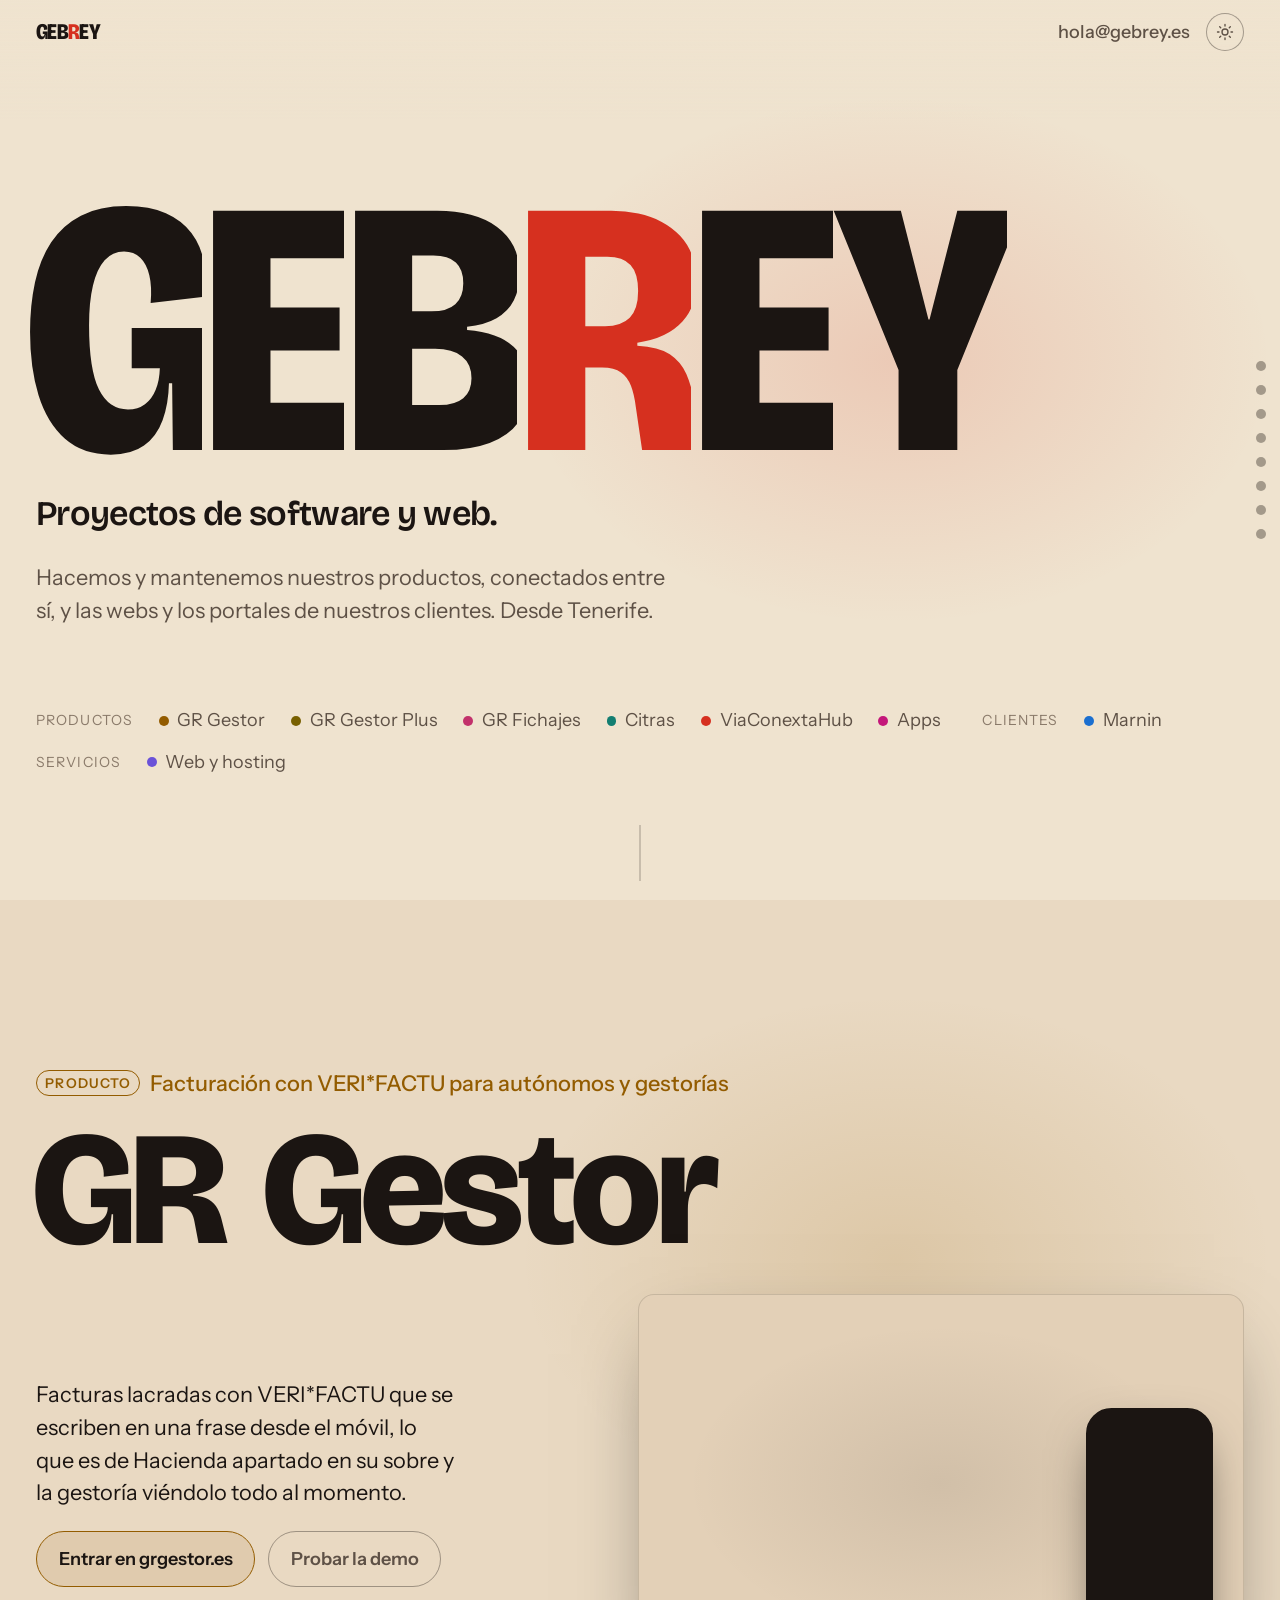
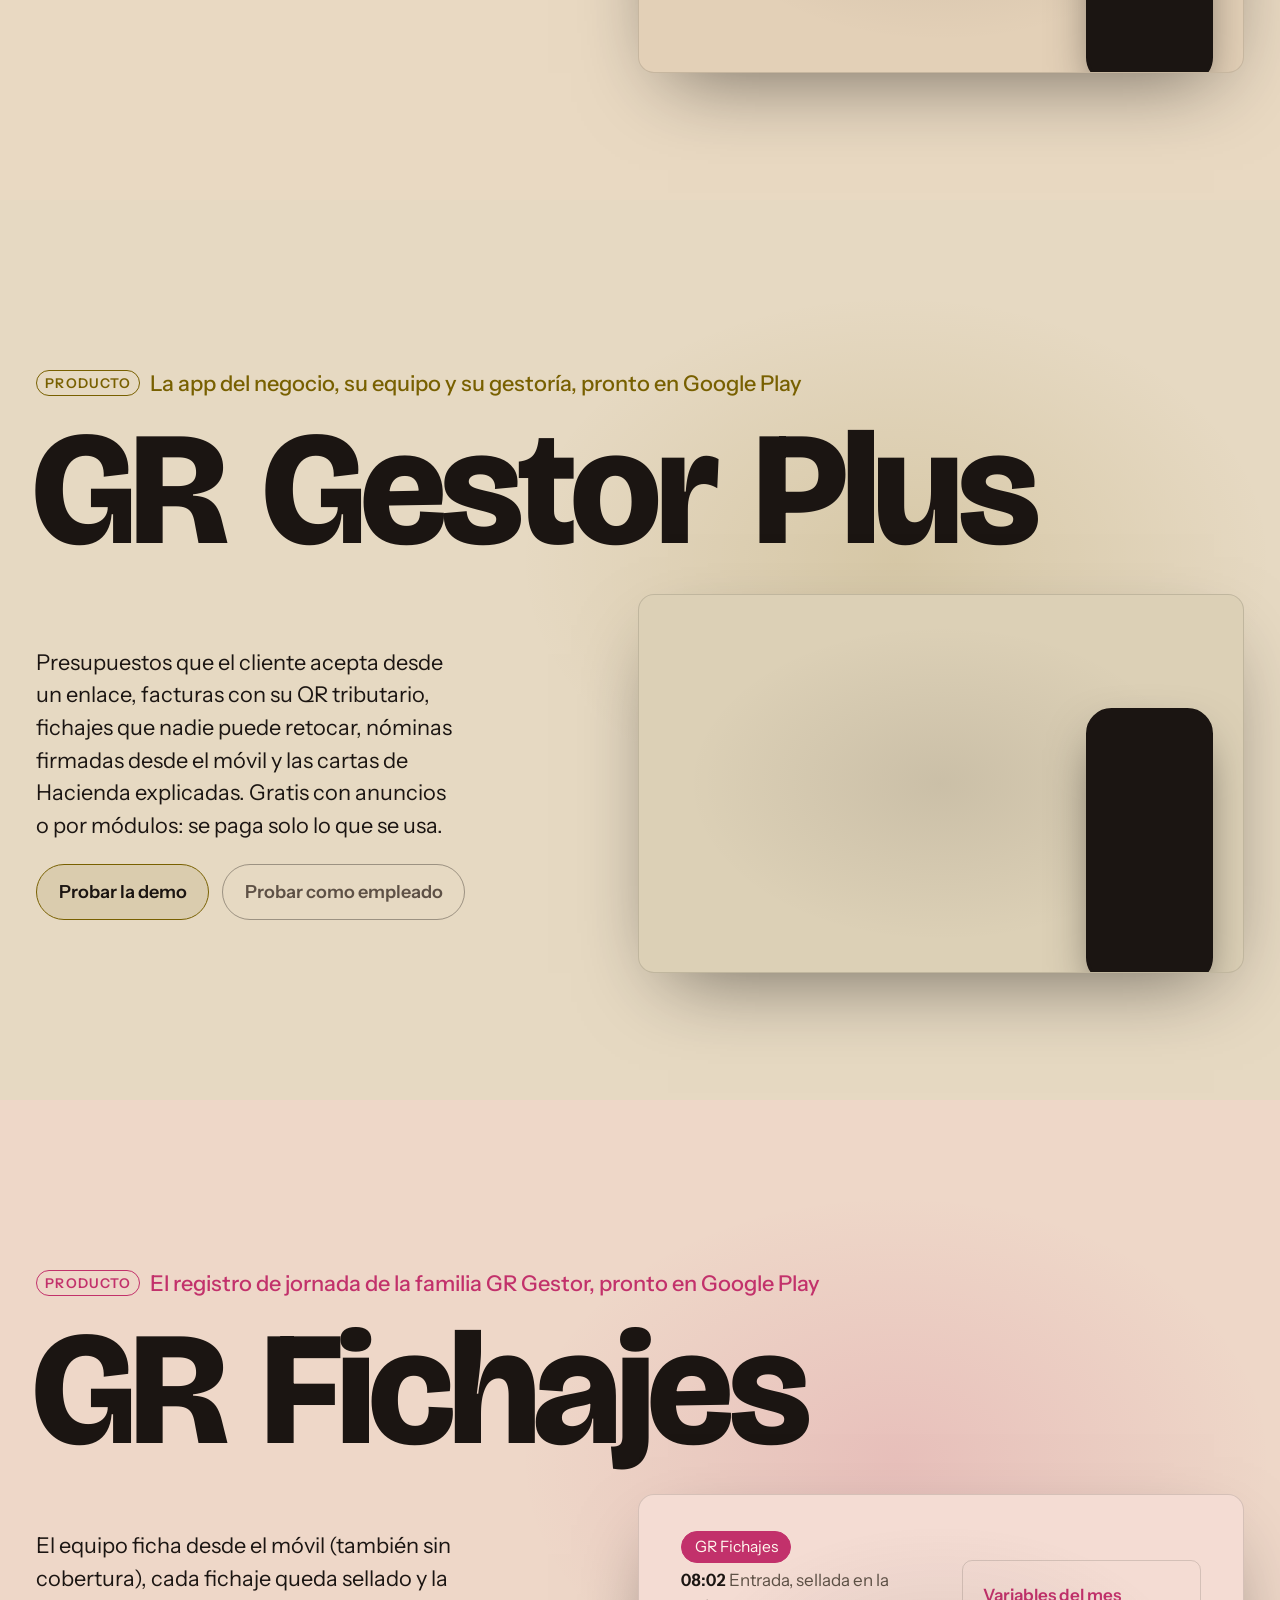
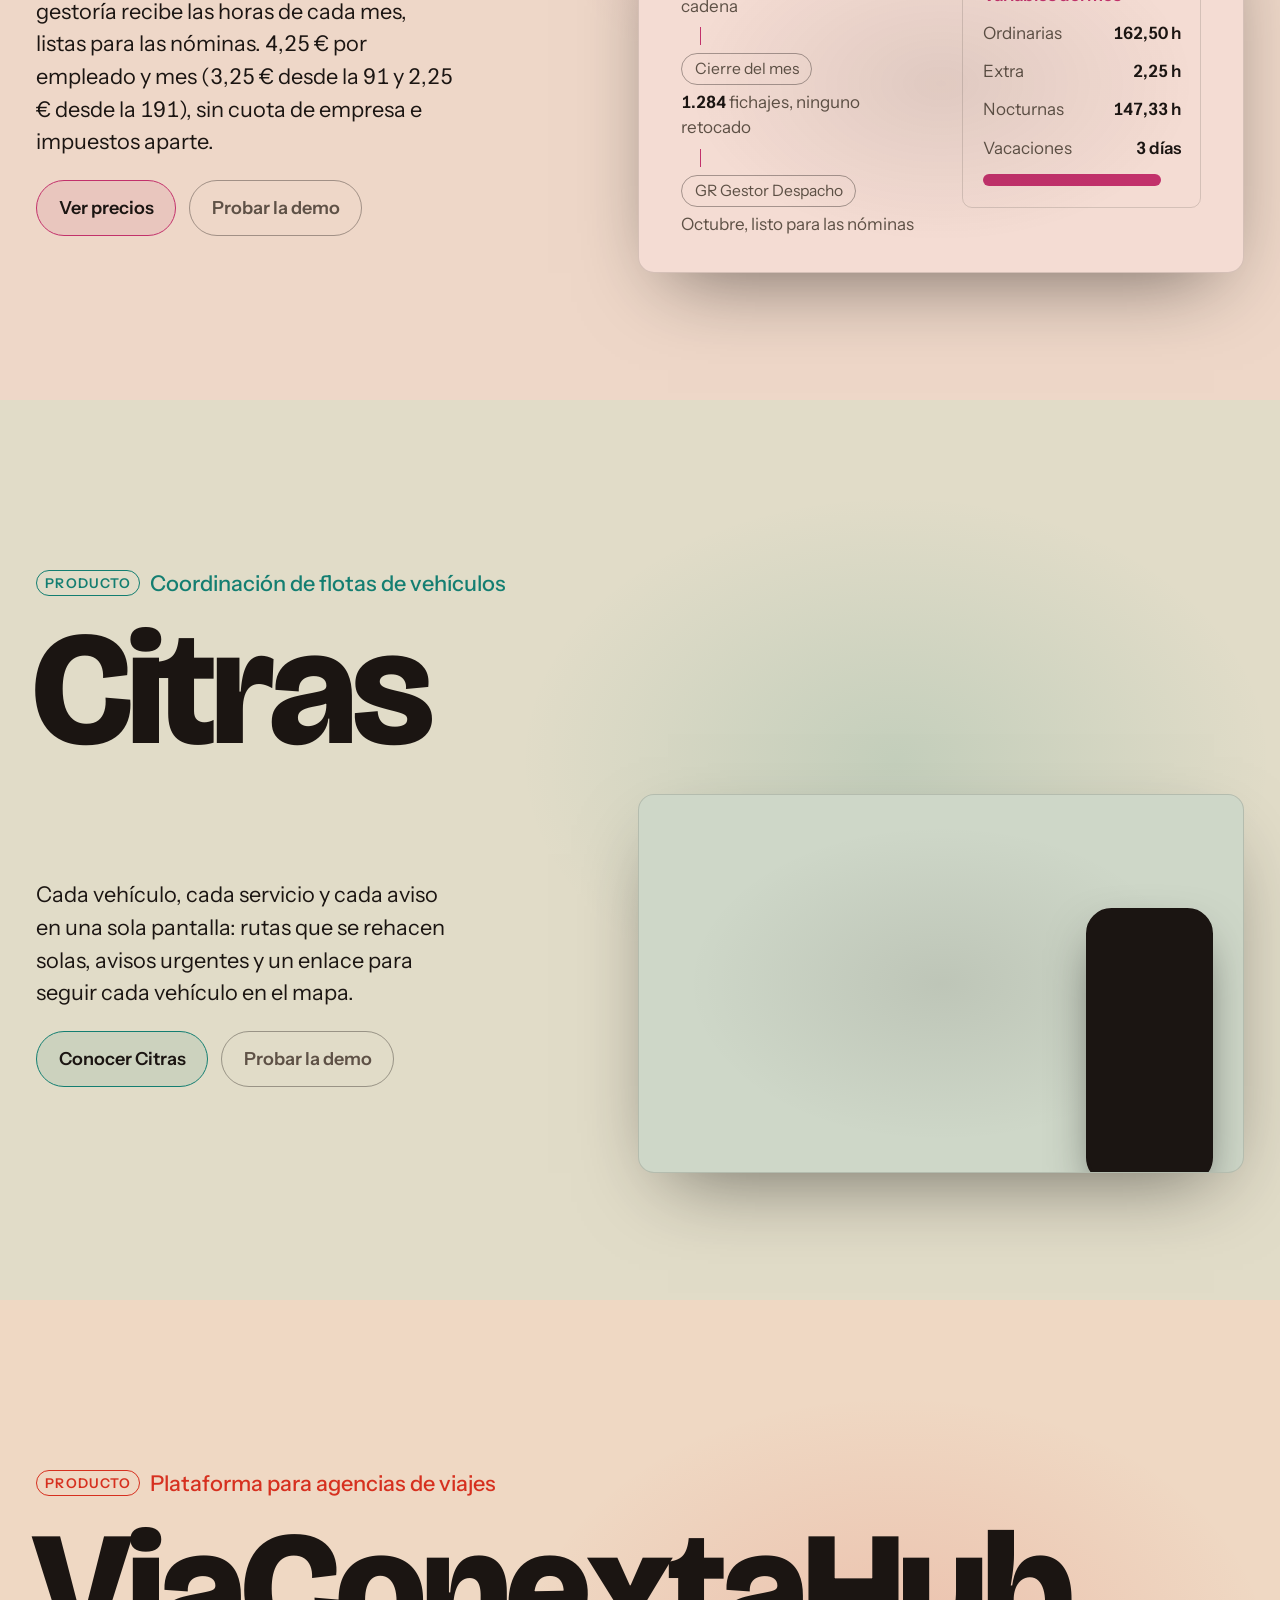
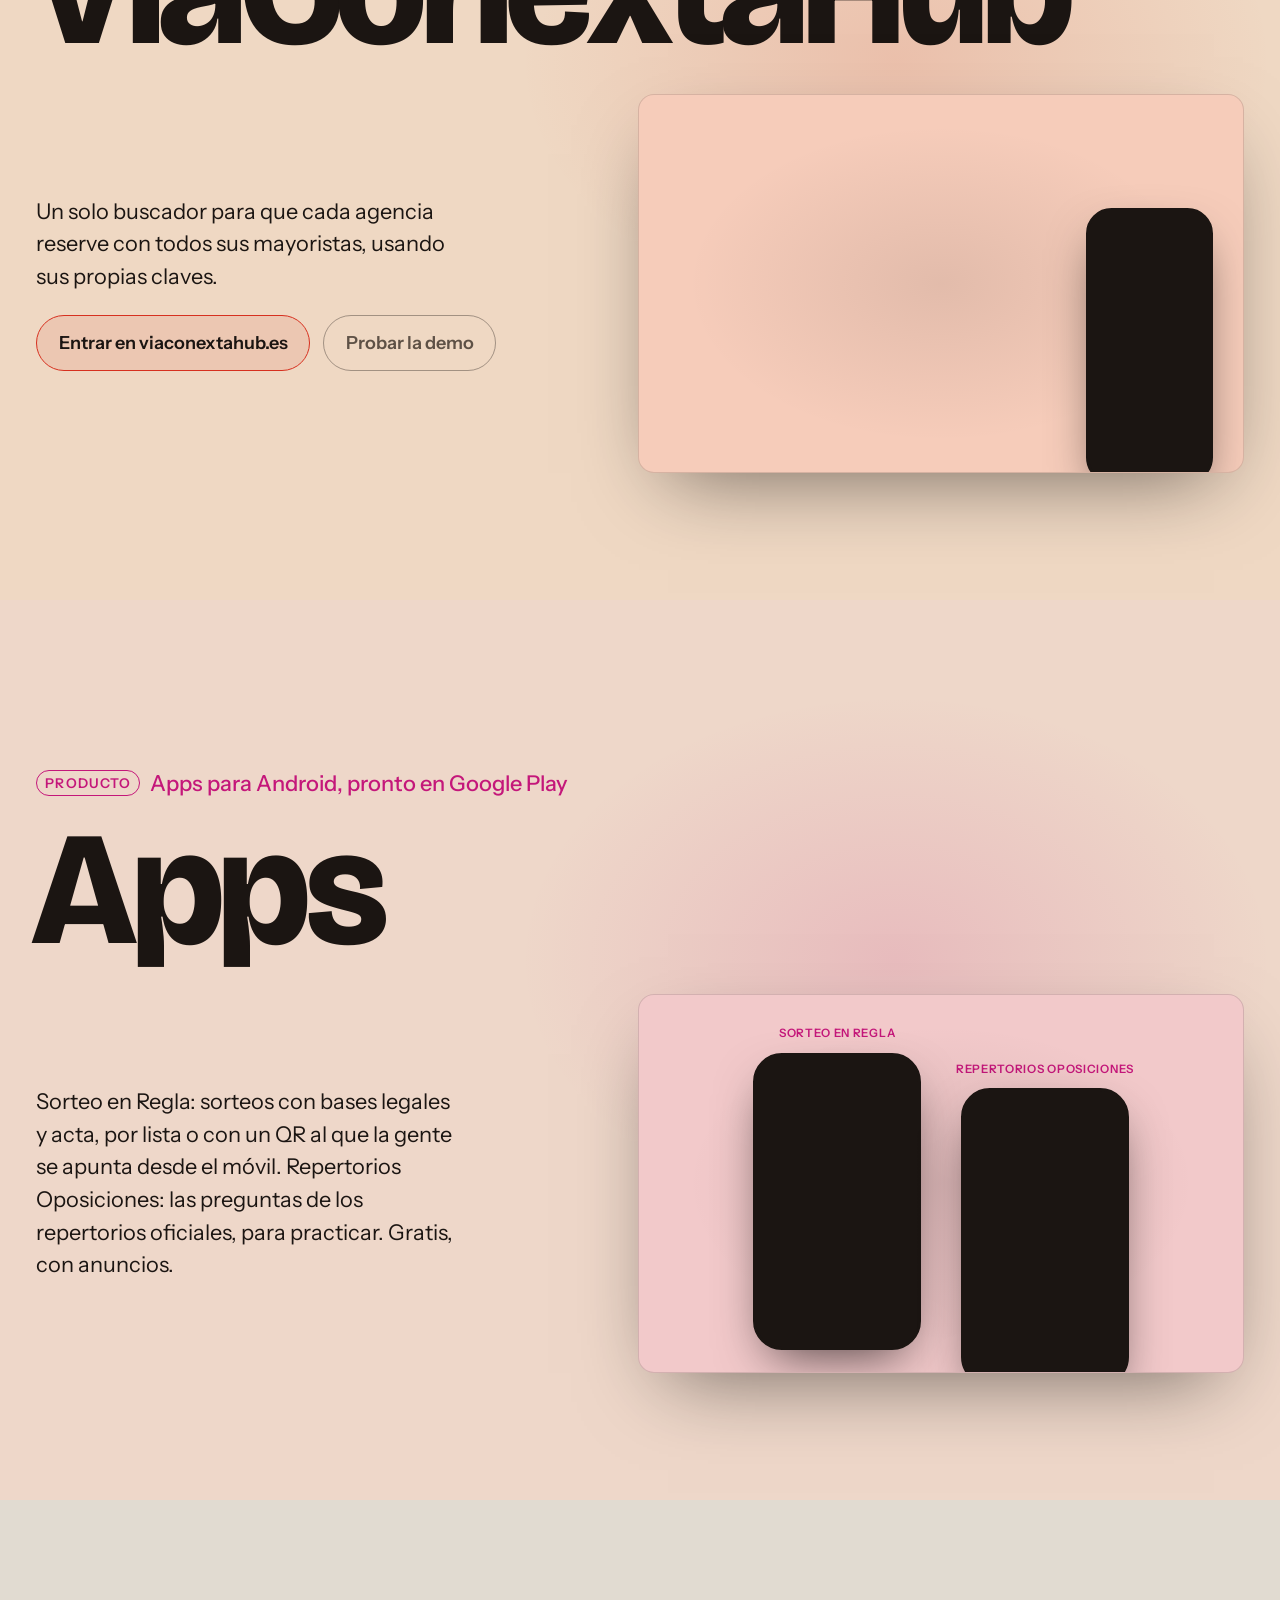
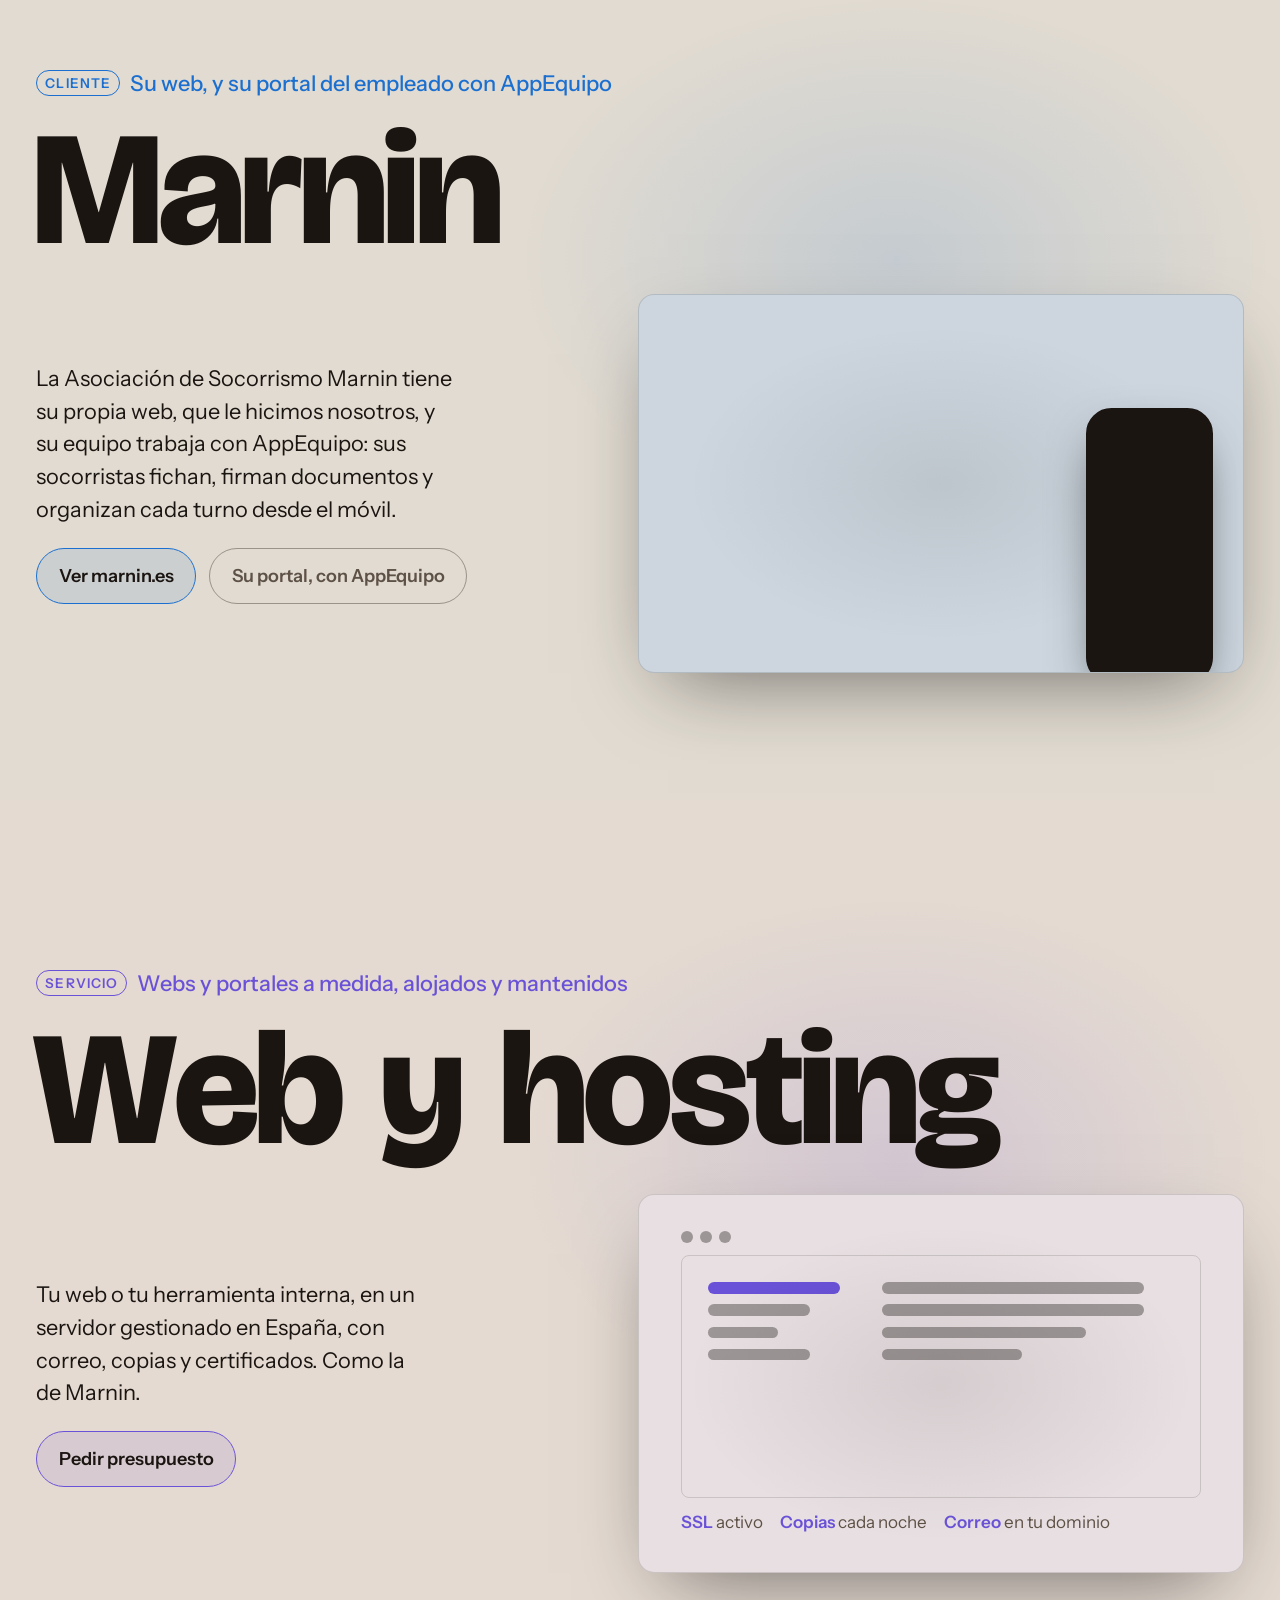
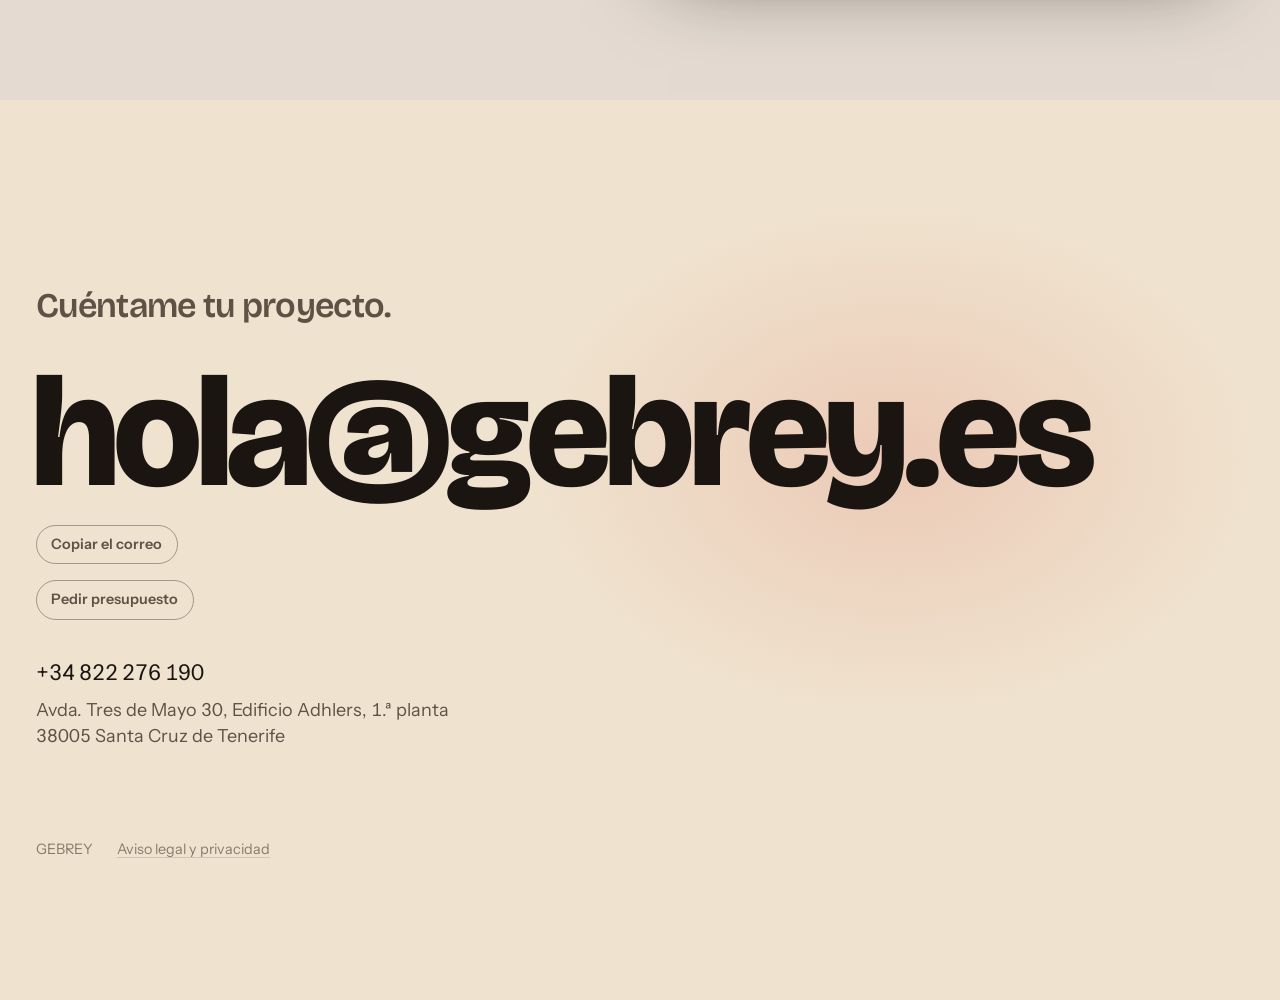
==== commit dbbd0427: "GR Fichajes y GR Gestor, apps separadas GR Gestor vuelve a ser solo para facturar: su descripción ya" ====
--- a/site/index.html
+++ b/site/index.html
@@ -1,4 +1,4 @@
-<!doctype html><html lang="es"><head><meta charset="utf-8"><meta name="viewport" content="width=device-width, initial-scale=1, viewport-fit=cover"><title>GEBREY — proyectos de software y web</title><meta name="description" content="GR Gestor, la facturación con VERI*FACTU; GR Gestor Plus; GR Fichajes, el registro de jornada; Citras y ViaConextaHub. Y webs a medida, como la de Marnin."><link rel="canonical" href="https://gebrey.es/"><meta property="og:title" content="GEBREY — proyectos de software y web"><meta property="og:description" content="GR Gestor, la facturación con VERI*FACTU; GR Gestor Plus; GR Fichajes, el registro de jornada; Citras y ViaConextaHub. Y webs a medida, como la de Marnin."><meta property="og:type" content="website"><meta property="og:url" content="https://gebrey.es/"><meta property="og:image" content="https://gebrey.es/assets/img/og.png?v=786c480978"><meta name="twitter:card" content="summary_large_image"><meta name="theme-color" content="#14100e" media="(prefers-color-scheme: dark)"><meta name="theme-color" content="#efe3cf" media="(prefers-color-scheme: light)"><link rel="icon" href="data:image/svg+xml,&lt;svg xmlns=&quot;http://www.w3.org/2000/svg&quot; viewBox=&quot;0 0 64 64&quot;&gt;&lt;rect width=&quot;64&quot; height=&quot;64&quot; rx=&quot;14&quot; fill=&quot;#14100e&quot;/&gt;&lt;text x=&quot;32&quot; y=&quot;46&quot; text-anchor=&quot;middle&quot; font-family=&quot;Arial Narrow, Arial, sans-serif&quot; font-weight=&quot;800&quot; font-size=&quot;40&quot; fill=&quot;#ff5a47&quot;&gt;R&lt;/text&gt;&lt;/svg&gt;"><link rel="preconnect" href="https://fonts.googleapis.com"><link rel="preconnect" href="https://fonts.gstatic.com" crossorigin><link rel="stylesheet" href="https://fonts.googleapis.com/css2?family=Bricolage+Grotesque:opsz,wdth,wght@12..96,75..100,400..800&family=Instrument+Sans:ital,wght@0,400;0,500;0,600;0,700;1,400&display=swap"><link rel="stylesheet" href="assets/css/site.css?v=b91c321e54"><script>if(!matchMedia("(prefers-reduced-motion: reduce)").matches)document.documentElement.classList.add("motion");</script><script type="application/ld+json">{"@context":"https://schema.org","@graph":[{"@type":"Organization","@id":"https://gebrey.es/#org","name":"GEBREY","url":"https://gebrey.es","email":"hola@gebrey.es","telephone":"+34822276190","address":{"@type":"PostalAddress","streetAddress":"Avda. Tres de Mayo 30, Edificio Adhlers, 1.ª planta","postalCode":"38005","addressLocality":"Santa Cruz de Tenerife","addressRegion":"Canarias","addressCountry":"ES"},"description":"Software y webs a medida desde Tenerife: GR Gestor, GR Gestor Plus, GR Fichajes, Citras, ViaConextaHub y Apps, y webs y portales para clientes como Marnin."},{"@type":"SoftwareApplication","name":"GR Gestor","applicationCategory":"FinanceApplication","operatingSystem":"Android, Web","url":"https://grgestor.es","description":"App de facturación con VERI*FACTU para autónomos y micropymes: facturas escritas en una frase, el IVA y el IRPF apartados en sobres y conexión con su gestoría, que trabaja con GR Gestor Despacho.","author":{"@id":"https://gebrey.es/#org"},"offers":[{"@type":"Offer","price":"0","priceCurrency":"EUR","description":"Gratis hasta 3 facturas al mes"},{"@type":"Offer","price":"1.99","priceCurrency":"EUR","description":"Facturas ilimitadas, al mes, impuestos incluidos"},{"@type":"Offer","price":"20.30","priceCurrency":"EUR","description":"Facturas ilimitadas, al año, impuestos incluidos"}]},{"@type":"SoftwareApplication","name":"GR Gestor Plus","applicationCategory":"BusinessApplication","operatingSystem":"Android, Web","description":"La app de la familia GR Gestor para negocios, sus empleados y su gestoría: presupuestos, facturas con QR tributario, gastos, el trimestre, escáner y PDF, cartas de la Administración explicadas, fichajes, cuadrante, ausencias y nóminas firmadas. Gratis con anuncios o por módulos.","author":{"@id":"https://gebrey.es/#org"},"offers":[{"@type":"Offer","price":"0","priceCurrency":"EUR","description":"Gratis con anuncios: 3 facturas al mes y hasta 3 personas"},{"@type":"Offer","price":"3.99","priceCurrency":"EUR","description":"Cuentas: presupuestos, facturas con QR tributario, gastos y trimestre; al mes por negocio, impuestos incluidos"},{"@type":"Offer","price":"2.99","priceCurrency":"EUR","description":"Papeles: escáner, PDF, cartas explicadas y trámites; al mes por negocio, impuestos incluidos"},{"@type":"Offer","price":"1.69","priceCurrency":"EUR","description":"Equipo: fichajes, cuadrante, ausencias y documentos firmados; por persona y mes, impuestos incluidos (1,49 € de la 51 a la 200 y 1,29 € desde la 201)"},{"@type":"Offer","price":"3.99","priceCurrency":"EUR","description":"Gestorías: por persona del despacho y mes, impuestos incluidos; clientes incluidos desde 2,99 €"}]},{"@type":"SoftwareApplication","name":"GR Fichajes","applicationCategory":"BusinessApplication","operatingSystem":"Web","url":"https://fichajes.appequipo.es","description":"El registro de jornada de la familia GR Gestor: el equipo ficha desde el móvil, también sin cobertura, cada fichaje queda sellado y la gestoría recibe las horas de cada mes para las nóminas.","author":{"@id":"https://gebrey.es/#org"},"offers":[{"@type":"Offer","price":"4.25","priceCurrency":"EUR","description":"GR Fichajes solo: por empleado y mes, sin cuota de empresa (3,25 € desde la persona 91 y 2,25 € desde la 191). Impuestos aparte"},{"@type":"Offer","price":"1.25","priceCurrency":"EUR","description":"Con GR Gestor: por empleado y mes, impuestos aparte (1,25 € hasta el 50, 1,10 € del 51 al 200 y 0,95 € desde el 201)"},{"@type":"Offer","price":"0","priceCurrency":"EUR","description":"Incluido por la gestoría con GR Gestor Despacho + Jornada"}]},{"@type":"SoftwareApplication","name":"Citras","applicationCategory":"BusinessApplication","operatingSystem":"Web","url":"https://mbtenerife.es/citras/","description":"Citras coordina flotas de vehículos: rutas que se hacen y se rehacen solas, avisos urgentes y un enlace para seguir cada vehículo en el mapa. Un producto de GebRey.","author":{"@id":"https://gebrey.es/#org"}},{"@type":"SoftwareApplication","name":"ViaConextaHub","applicationCategory":"BusinessApplication","operatingSystem":"Web","url":"https://viaconextahub.es","description":"Plataforma SaaS que conecta a las agencias de viajes con sus mayoristas usando las claves de cada agencia.","author":{"@id":"https://gebrey.es/#org"},"offers":{"@type":"Offer","price":"25","priceCurrency":"EUR","description":"Suscripción mensual, más impuestos"}},{"@type":"SoftwareApplication","name":"Sorteo en Regla","applicationCategory":"UtilitiesApplication","operatingSystem":"Android","description":"App para hacer sorteos con bases legales y acta: pegando una lista de nombres o con un código QR al que la gente se apunta desde su móvil. Gratuita, con anuncios.","author":{"@id":"https://gebrey.es/#org"},"offers":{"@type":"Offer","price":"0","priceCurrency":"EUR"}},{"@type":"SoftwareApplication","name":"Repertorios Oposiciones","applicationCategory":"EducationalApplication","operatingSystem":"Android","description":"App para practicar con las preguntas de los repertorios oficiales de oposiciones, con la explicación de cada respuesta. Gratuita con anuncios; una suscripción mensual opcional los quita.","author":{"@id":"https://gebrey.es/#org"},"offers":[{"@type":"Offer","price":"0","priceCurrency":"EUR"},{"@type":"Offer","price":"2.99","priceCurrency":"EUR","description":"Suscripción mensual sin anuncios"}]},{"@type":"WebSite","name":"Marnin","url":"https://marnin.es","description":"Web de la Asociación de Socorrismo Marnin (Adeje, Tenerife), hecha por GEBREY. Su portal del empleado funciona con AppEquipo en https://marnin.appequipo.es.","publisher":{"@type":"Organization","name":"Asociación de Socorrismo Marnin","url":"https://marnin.es"},"creator":{"@id":"https://gebrey.es/#org"}},{"@type":"Service","serviceType":"Diseño web, desarrollo y hosting","provider":{"@id":"https://gebrey.es/#org"},"areaServed":"ES","description":"Webs, portales internos y alojamiento gestionado para asociaciones y pymes."}]}</script></head><body><a class="skip" href="#main">Saltar al contenido</a><header class="top"><div class="wrap"><a class="logo" href="#inicio" aria-label="GEBREY, inicio">GEB<span class="r">R</span>EY</a><div class="top-right"><a href="mailto:hola@gebrey.es">hola@gebrey.es</a><button class="theme" type="button" aria-label="Cambiar entre tema claro y oscuro"><svg class="sun" viewBox="0 0 24 24" fill="none" stroke="currentColor" stroke-width="1.8" stroke-linecap="round"><circle cx="12" cy="12" r="4"/><path d="M12 2v2M12 20v2M4.9 4.9l1.4 1.4M17.7 17.7l1.4 1.4M2 12h2M20 12h2M4.9 19.1l1.4-1.4M17.7 6.3l1.4-1.4"/></svg><svg class="moon" viewBox="0 0 24 24" fill="none" stroke="currentColor" stroke-width="1.8" stroke-linecap="round" stroke-linejoin="round"><path d="M20 14.5A8.5 8.5 0 0 1 9.5 4a7 7 0 1 0 10.5 10.5z"/></svg></button></div></div></header>
+<!doctype html><html lang="es"><head><meta charset="utf-8"><meta name="viewport" content="width=device-width, initial-scale=1, viewport-fit=cover"><title>GEBREY — proyectos de software y web</title><meta name="description" content="GR Gestor, la facturación con VERI*FACTU; GR Gestor Plus; GR Fichajes, el registro de jornada; Citras y ViaConextaHub. Y webs a medida, como la de Marnin."><link rel="canonical" href="https://gebrey.es/"><meta property="og:title" content="GEBREY — proyectos de software y web"><meta property="og:description" content="GR Gestor, la facturación con VERI*FACTU; GR Gestor Plus; GR Fichajes, el registro de jornada; Citras y ViaConextaHub. Y webs a medida, como la de Marnin."><meta property="og:type" content="website"><meta property="og:url" content="https://gebrey.es/"><meta property="og:image" content="https://gebrey.es/assets/img/og.png?v=786c480978"><meta name="twitter:card" content="summary_large_image"><meta name="theme-color" content="#14100e" media="(prefers-color-scheme: dark)"><meta name="theme-color" content="#efe3cf" media="(prefers-color-scheme: light)"><link rel="icon" href="data:image/svg+xml,&lt;svg xmlns=&quot;http://www.w3.org/2000/svg&quot; viewBox=&quot;0 0 64 64&quot;&gt;&lt;rect width=&quot;64&quot; height=&quot;64&quot; rx=&quot;14&quot; fill=&quot;#14100e&quot;/&gt;&lt;text x=&quot;32&quot; y=&quot;46&quot; text-anchor=&quot;middle&quot; font-family=&quot;Arial Narrow, Arial, sans-serif&quot; font-weight=&quot;800&quot; font-size=&quot;40&quot; fill=&quot;#ff5a47&quot;&gt;R&lt;/text&gt;&lt;/svg&gt;"><link rel="preconnect" href="https://fonts.googleapis.com"><link rel="preconnect" href="https://fonts.gstatic.com" crossorigin><link rel="stylesheet" href="https://fonts.googleapis.com/css2?family=Bricolage+Grotesque:opsz,wdth,wght@12..96,75..100,400..800&family=Instrument+Sans:ital,wght@0,400;0,500;0,600;0,700;1,400&display=swap"><link rel="stylesheet" href="assets/css/site.css?v=b91c321e54"><script>if(!matchMedia("(prefers-reduced-motion: reduce)").matches)document.documentElement.classList.add("motion");</script><script type="application/ld+json">{"@context":"https://schema.org","@graph":[{"@type":"Organization","@id":"https://gebrey.es/#org","name":"GEBREY","url":"https://gebrey.es","email":"hola@gebrey.es","telephone":"+34822276190","address":{"@type":"PostalAddress","streetAddress":"Avda. Tres de Mayo 30, Edificio Adhlers, 1.ª planta","postalCode":"38005","addressLocality":"Santa Cruz de Tenerife","addressRegion":"Canarias","addressCountry":"ES"},"description":"Software y webs a medida desde Tenerife: GR Gestor, GR Gestor Plus, GR Fichajes, Citras, ViaConextaHub y Apps, y webs y portales para clientes como Marnin."},{"@type":"SoftwareApplication","name":"GR Gestor","applicationCategory":"FinanceApplication","operatingSystem":"Android, Web","url":"https://grgestor.es","description":"App de facturación con VERI*FACTU para autónomos y micropymes: facturas escritas en una frase, el IVA y el IRPF apartados en sobres y conexión con su gestoría, que trabaja con GR Gestor Despacho.","author":{"@id":"https://gebrey.es/#org"},"offers":[{"@type":"Offer","price":"0","priceCurrency":"EUR","description":"Gratis hasta 3 facturas al mes"},{"@type":"Offer","price":"1.99","priceCurrency":"EUR","description":"Facturas ilimitadas, al mes, impuestos incluidos"},{"@type":"Offer","price":"20.30","priceCurrency":"EUR","description":"Facturas ilimitadas, al año, impuestos incluidos"}]},{"@type":"SoftwareApplication","name":"GR Gestor Plus","applicationCategory":"BusinessApplication","operatingSystem":"Android, Web","description":"La app de la familia GR Gestor para negocios, sus empleados y su gestoría: presupuestos, facturas con QR tributario, gastos, el trimestre, escáner y PDF, cartas de la Administración explicadas, fichajes, cuadrante, ausencias y nóminas firmadas. Gratis con anuncios o por módulos.","author":{"@id":"https://gebrey.es/#org"},"offers":[{"@type":"Offer","price":"0","priceCurrency":"EUR","description":"Gratis con anuncios: 3 facturas al mes y hasta 3 personas"},{"@type":"Offer","price":"3.99","priceCurrency":"EUR","description":"Cuentas: presupuestos, facturas con QR tributario, gastos y trimestre; al mes por negocio, impuestos incluidos"},{"@type":"Offer","price":"2.99","priceCurrency":"EUR","description":"Papeles: escáner, PDF, cartas explicadas y trámites; al mes por negocio, impuestos incluidos"},{"@type":"Offer","price":"1.69","priceCurrency":"EUR","description":"Equipo: fichajes, cuadrante, ausencias y documentos firmados; por persona y mes, impuestos incluidos (1,49 € de la 51 a la 200 y 1,29 € desde la 201)"},{"@type":"Offer","price":"3.99","priceCurrency":"EUR","description":"Gestorías: por persona del despacho y mes, impuestos incluidos; clientes incluidos desde 2,99 €"}]},{"@type":"SoftwareApplication","name":"GR Fichajes","applicationCategory":"BusinessApplication","operatingSystem":"Web","url":"https://fichajes.appequipo.es","description":"El registro de jornada de la familia GR Gestor: el equipo ficha desde el móvil, también sin cobertura, cada fichaje queda sellado y la gestoría recibe las horas de cada mes para las nóminas.","author":{"@id":"https://gebrey.es/#org"},"offers":[{"@type":"Offer","price":"4.25","priceCurrency":"EUR","description":"Por empleado y mes, sin cuota de empresa (3,25 € desde la persona 91 y 2,25 € desde la 191). Impuestos aparte"}]},{"@type":"SoftwareApplication","name":"Citras","applicationCategory":"BusinessApplication","operatingSystem":"Web","url":"https://mbtenerife.es/citras/","description":"Citras coordina flotas de vehículos: rutas que se hacen y se rehacen solas, avisos urgentes y un enlace para seguir cada vehículo en el mapa. Un producto de GebRey.","author":{"@id":"https://gebrey.es/#org"}},{"@type":"SoftwareApplication","name":"ViaConextaHub","applicationCategory":"BusinessApplication","operatingSystem":"Web","url":"https://viaconextahub.es","description":"Plataforma SaaS que conecta a las agencias de viajes con sus mayoristas usando las claves de cada agencia.","author":{"@id":"https://gebrey.es/#org"},"offers":{"@type":"Offer","price":"25","priceCurrency":"EUR","description":"Suscripción mensual, más impuestos"}},{"@type":"SoftwareApplication","name":"Sorteo en Regla","applicationCategory":"UtilitiesApplication","operatingSystem":"Android","description":"App para hacer sorteos con bases legales y acta: pegando una lista de nombres o con un código QR al que la gente se apunta desde su móvil. Gratuita, con anuncios.","author":{"@id":"https://gebrey.es/#org"},"offers":{"@type":"Offer","price":"0","priceCurrency":"EUR"}},{"@type":"SoftwareApplication","name":"Repertorios Oposiciones","applicationCategory":"EducationalApplication","operatingSystem":"Android","description":"App para practicar con las preguntas de los repertorios oficiales de oposiciones, con la explicación de cada respuesta. Gratuita con anuncios; una suscripción mensual opcional los quita.","author":{"@id":"https://gebrey.es/#org"},"offers":[{"@type":"Offer","price":"0","priceCurrency":"EUR"},{"@type":"Offer","price":"2.99","priceCurrency":"EUR","description":"Suscripción mensual sin anuncios"}]},{"@type":"WebSite","name":"Marnin","url":"https://marnin.es","description":"Web de la Asociación de Socorrismo Marnin (Adeje, Tenerife), hecha por GEBREY. Su portal del empleado funciona con AppEquipo en https://marnin.appequipo.es.","publisher":{"@type":"Organization","name":"Asociación de Socorrismo Marnin","url":"https://marnin.es"},"creator":{"@id":"https://gebrey.es/#org"}},{"@type":"Service","serviceType":"Diseño web, desarrollo y hosting","provider":{"@id":"https://gebrey.es/#org"},"areaServed":"ES","description":"Webs, portales internos y alojamiento gestionado para asociaciones y pymes."}]}</script></head><body><a class="skip" href="#main">Saltar al contenido</a><header class="top"><div class="wrap"><a class="logo" href="#inicio" aria-label="GEBREY, inicio">GEB<span class="r">R</span>EY</a><div class="top-right"><a href="mailto:hola@gebrey.es">hola@gebrey.es</a><button class="theme" type="button" aria-label="Cambiar entre tema claro y oscuro"><svg class="sun" viewBox="0 0 24 24" fill="none" stroke="currentColor" stroke-width="1.8" stroke-linecap="round"><circle cx="12" cy="12" r="4"/><path d="M12 2v2M12 20v2M4.9 4.9l1.4 1.4M17.7 17.7l1.4 1.4M2 12h2M20 12h2M4.9 19.1l1.4-1.4M17.7 6.3l1.4-1.4"/></svg><svg class="moon" viewBox="0 0 24 24" fill="none" stroke="currentColor" stroke-width="1.8" stroke-linecap="round" stroke-linejoin="round"><path d="M20 14.5A8.5 8.5 0 0 1 9.5 4a7 7 0 1 0 10.5 10.5z"/></svg></button></div></div></header>
 <main id="main">
 <section class="scene hero" id="inicio" aria-label="GEBREY">
   <div class="wrap hero-in">
@@ -16,7 +16,7 @@
     <h2 class="s-name" id="t-grgestor" data-fit="GR Gestor"><span class="vh">GR Gestor</span><span aria-hidden="true"><span class="l" style="--i:0">G</span><span class="l" style="--i:1">R</span><span class="l sp" style="--i:2"> </span><span class="l" style="--i:3">G</span><span class="l" style="--i:4">e</span><span class="l" style="--i:5">s</span><span class="l" style="--i:6">t</span><span class="l" style="--i:7">o</span><span class="l" style="--i:8">r</span></span></h2>
     <div class="s-row">
       <div class="s-text">
-        <p class="s-one">Facturas lacradas con VERI*FACTU que se escriben en una frase desde el móvil, lo que es de Hacienda apartado en su sobre y la gestoría viéndolo todo al momento, también las horas del equipo.</p>
+        <p class="s-one">Facturas lacradas con VERI*FACTU que se escriben en una frase desde el móvil, lo que es de Hacienda apartado en su sobre y la gestoría viéndolo todo al momento.</p>
         <div class="s-links"><a class="s-link" href="https://grgestor.es" rel="noopener">Entrar en grgestor.es</a><a class="s-link s-link-2" href="https://grgestor.es/app/demo/autonomo" rel="noopener">Probar la demo</a></div>
       </div>
       <div class="s-shot"><div class="shot video">
@@ -44,11 +44,11 @@
 </section>
 <section class="scene" id="grfichajes" style="--c:var(--c-jornada)" aria-labelledby="t-grfichajes">
   <div class="wrap s-in">
-    <p class="s-kicker"><span class="s-kind">Producto</span>El registro de jornada de la familia GR Gestor</p>
+    <p class="s-kicker"><span class="s-kind">Producto</span>El registro de jornada de la familia GR Gestor, pronto en Google Play</p>
     <h2 class="s-name" id="t-grfichajes" data-fit="GR Fichajes"><span class="vh">GR Fichajes</span><span aria-hidden="true"><span class="l" style="--i:0">G</span><span class="l" style="--i:1">R</span><span class="l sp" style="--i:2"> </span><span class="l" style="--i:3">F</span><span class="l" style="--i:4">i</span><span class="l" style="--i:5">c</span><span class="l" style="--i:6">h</span><span class="l" style="--i:7">a</span><span class="l" style="--i:8">j</span><span class="l" style="--i:9">e</span><span class="l" style="--i:10">s</span></span></h2>
     <div class="s-row">
       <div class="s-text">
-        <p class="s-one">El equipo ficha desde el móvil (también sin cobertura), cada fichaje queda sellado y la gestoría recibe las horas de cada mes, listas para las nóminas. Solo, 4,25 € por empleado y mes (3,25 € desde la 91 y 2,25 € desde la 191), sin cuota de empresa; con GR Gestor, desde 1,25 €; o incluido por la gestoría con GR Gestor Despacho + Jornada. Impuestos aparte.</p>
+        <p class="s-one">El equipo ficha desde el móvil (también sin cobertura), cada fichaje queda sellado y la gestoría recibe las horas de cada mes, listas para las nóminas. 4,25 € por empleado y mes (3,25 € desde la 91 y 2,25 € desde la 191), sin cuota de empresa e impuestos aparte.</p>
         <div class="s-links"><a class="s-link" href="https://grgestor.es/fichajes.html" rel="noopener">Ver precios</a><a class="s-link s-link-2" href="https://fichajes.appequipo.es/demo/" rel="noopener">Probar la demo</a></div>
       </div>
       <div class="s-shot"><div class="shot flujo" aria-hidden="true">
@@ -81,8 +81,8 @@
         <div class="s-links"><a class="s-link" href="https://mbtenerife.es/citras/" rel="noopener">Conocer Citras</a><a class="s-link s-link-2" href="https://mbtenerife.es/ambulancias/" rel="noopener">Probar la demo</a></div>
       </div>
       <div class="s-shot"><div class="shot video">
-  <video class="lap pc" style="--i:0" muted playsinline loop preload="none" disablepictureinpicture disableremoteplayback data-src="assets/video/citras-portatil" data-v="0776fd9f28" aria-label="Vídeo de la demo de Citras en el portátil: el centro de coordinación recibe un aviso urgente, activa la ambulancia que antes llega, replanifica las rutas y repasa la flota"></video>
-  <div class="phone pc" style="--i:3"><video class="mob pc" style="--i:3" muted playsinline loop preload="none" disablepictureinpicture disableremoteplayback data-src="assets/video/citras-movil" data-v="65372627fa" aria-label="Vídeo de la demo de Citras en el móvil: la tripulación guarda la revisión de la ambulancia y el paciente ve llegar la suya"></video></div>
+  <video class="lap pc" style="--i:0" muted playsinline loop preload="none" disablepictureinpicture disableremoteplayback data-src="assets/video/citras-portatil" data-v="7743b5a1a5" aria-label="Vídeo de la demo de Citras en el portátil: el centro de coordinación recibe un aviso urgente, activa el vehículo libre que antes llega, rehace las rutas y repasa la flota"></video>
+  <div class="phone pc" style="--i:3"><video class="mob pc" style="--i:3" muted playsinline loop preload="none" disablepictureinpicture disableremoteplayback data-src="assets/video/citras-movil" data-v="59cfaec495" aria-label="Vídeo de la demo de Citras en el móvil: el equipo de un vehículo guarda su revisión diaria y quien espera ve llegar el vehículo en el mapa"></video></div>
 </div></div>
     </div>
   </div>
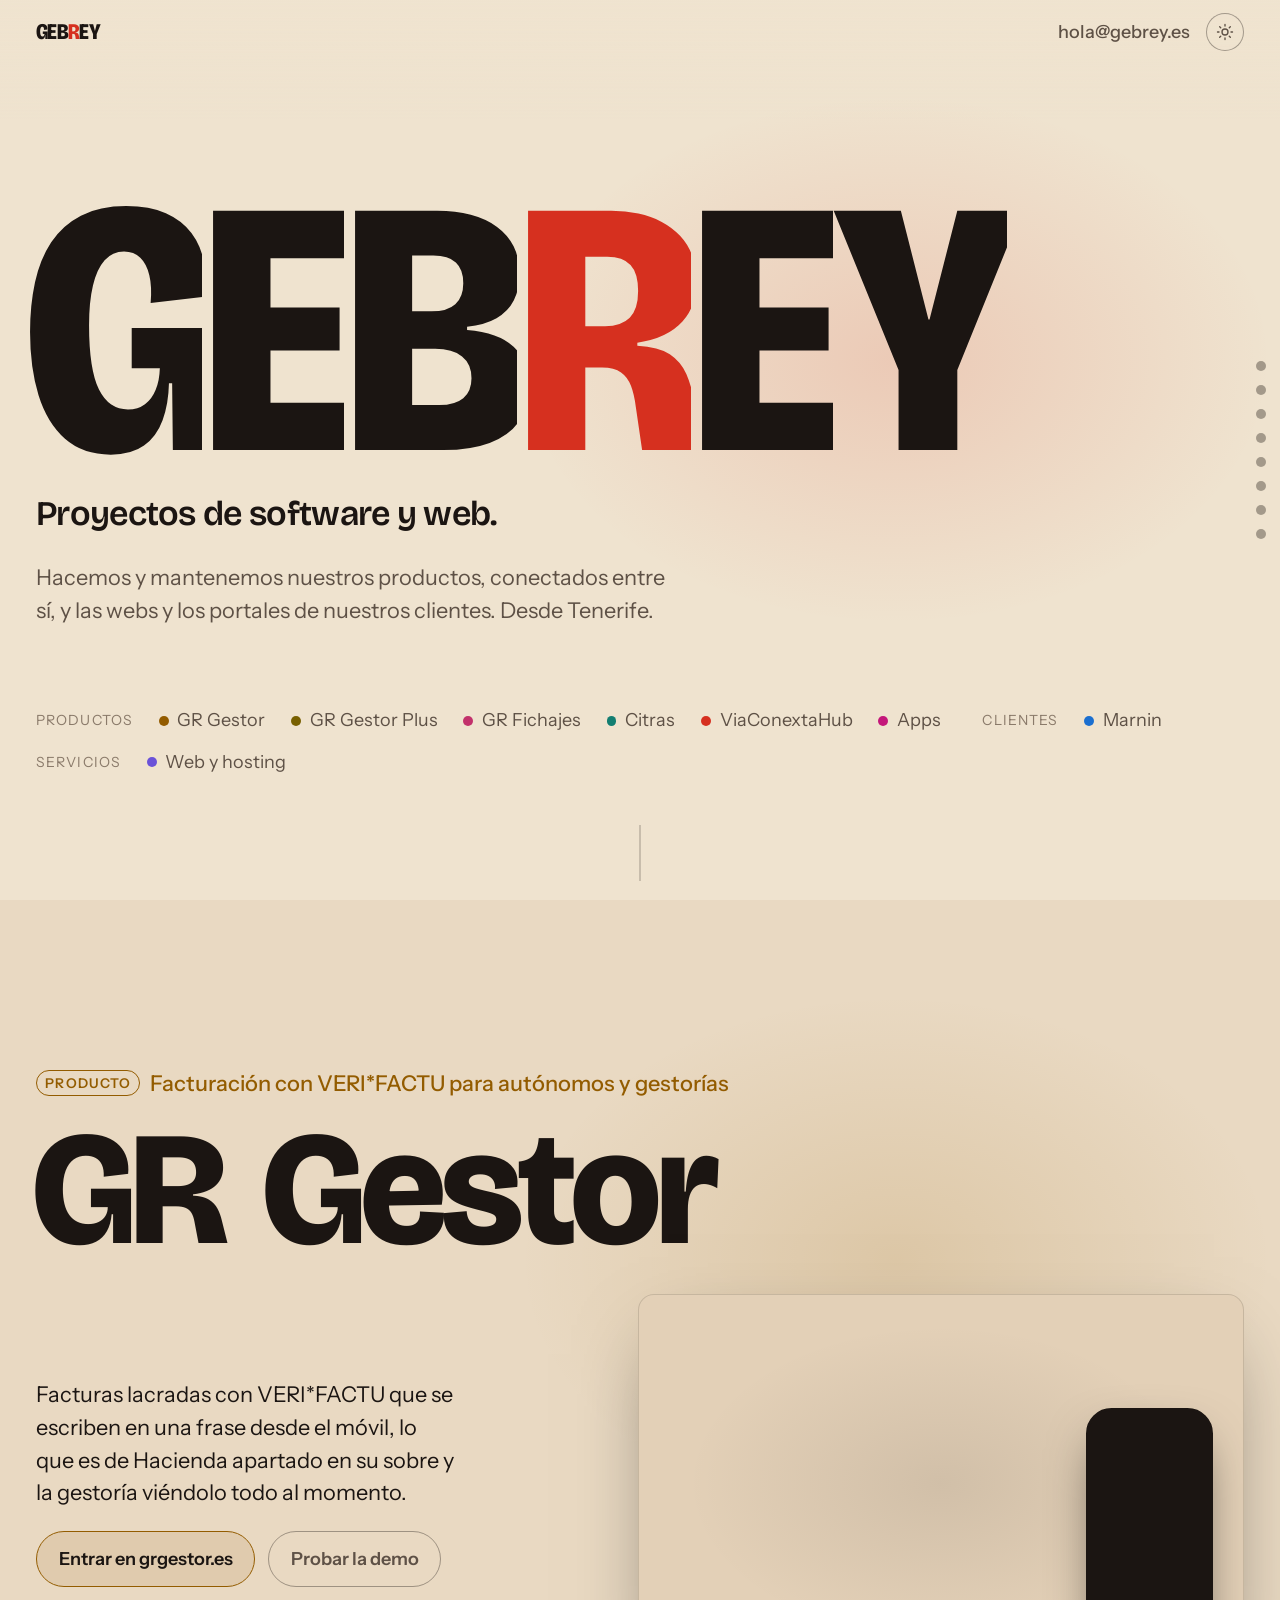
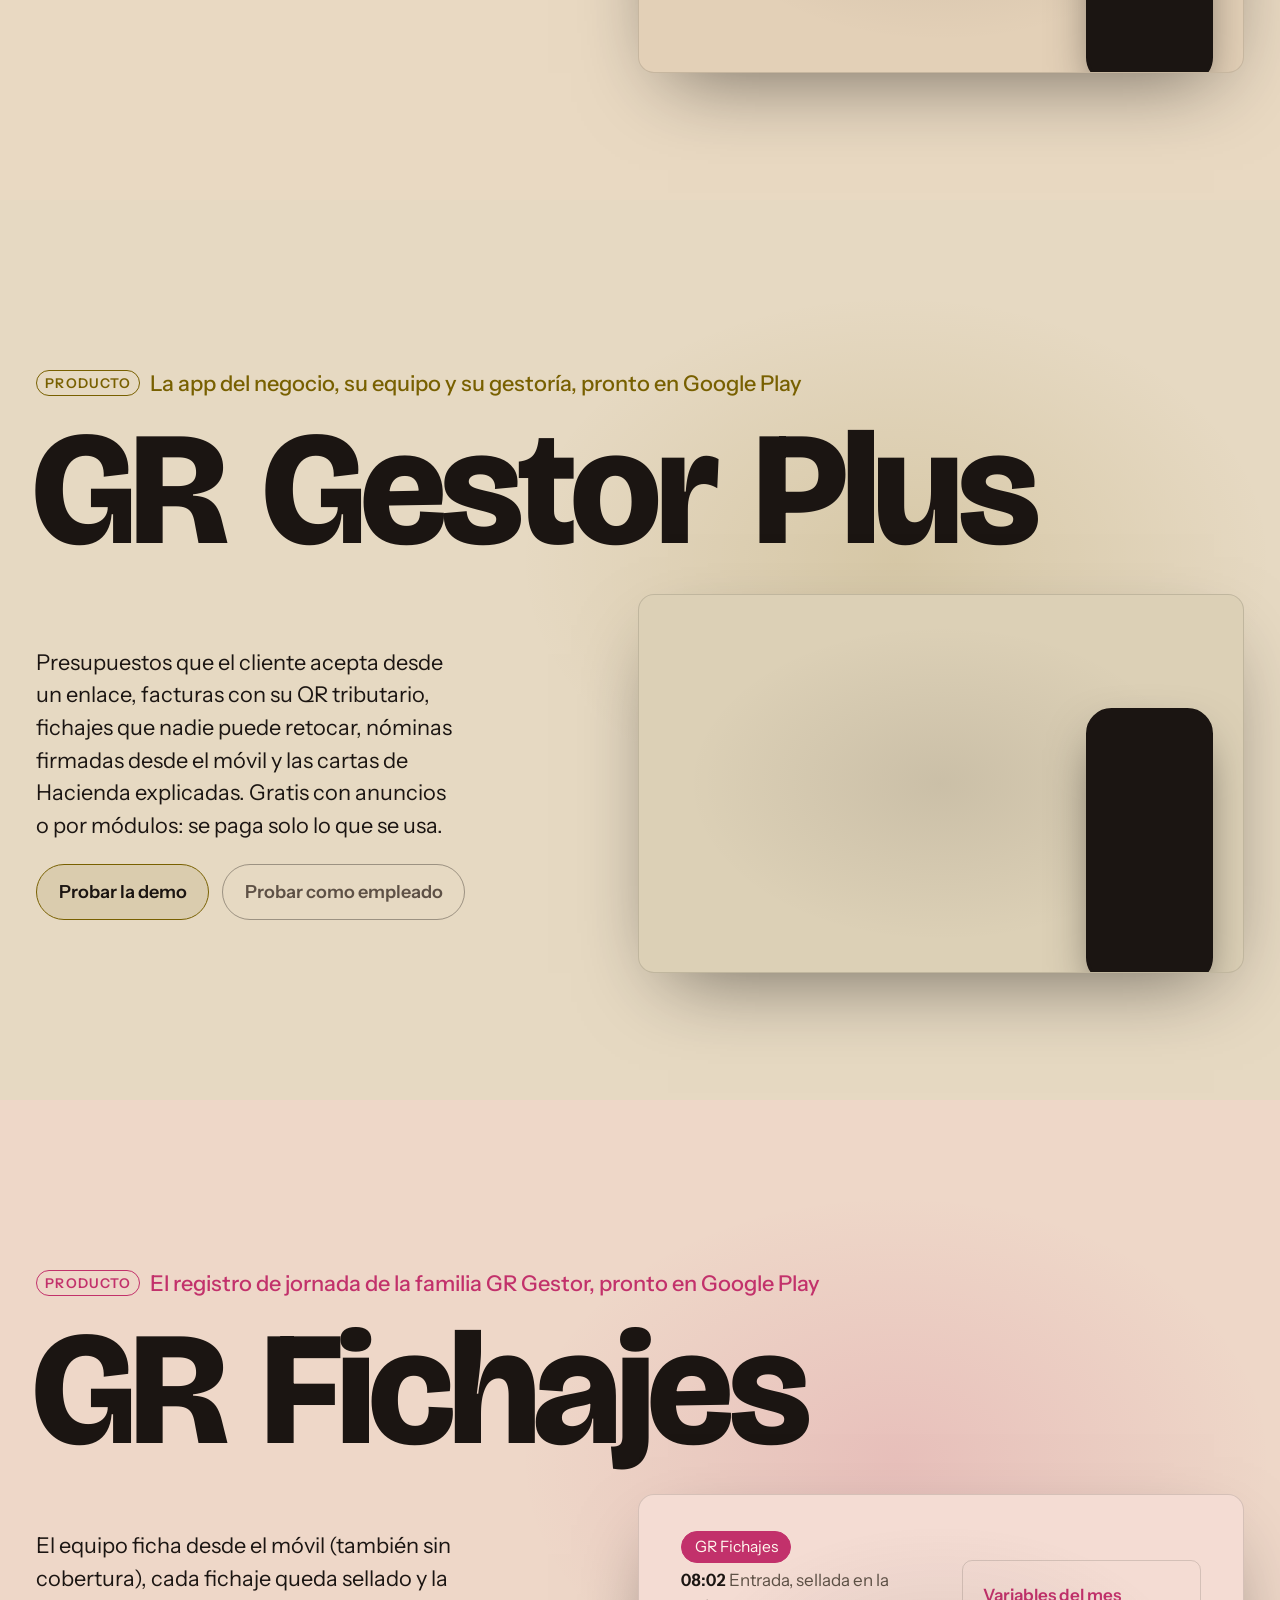
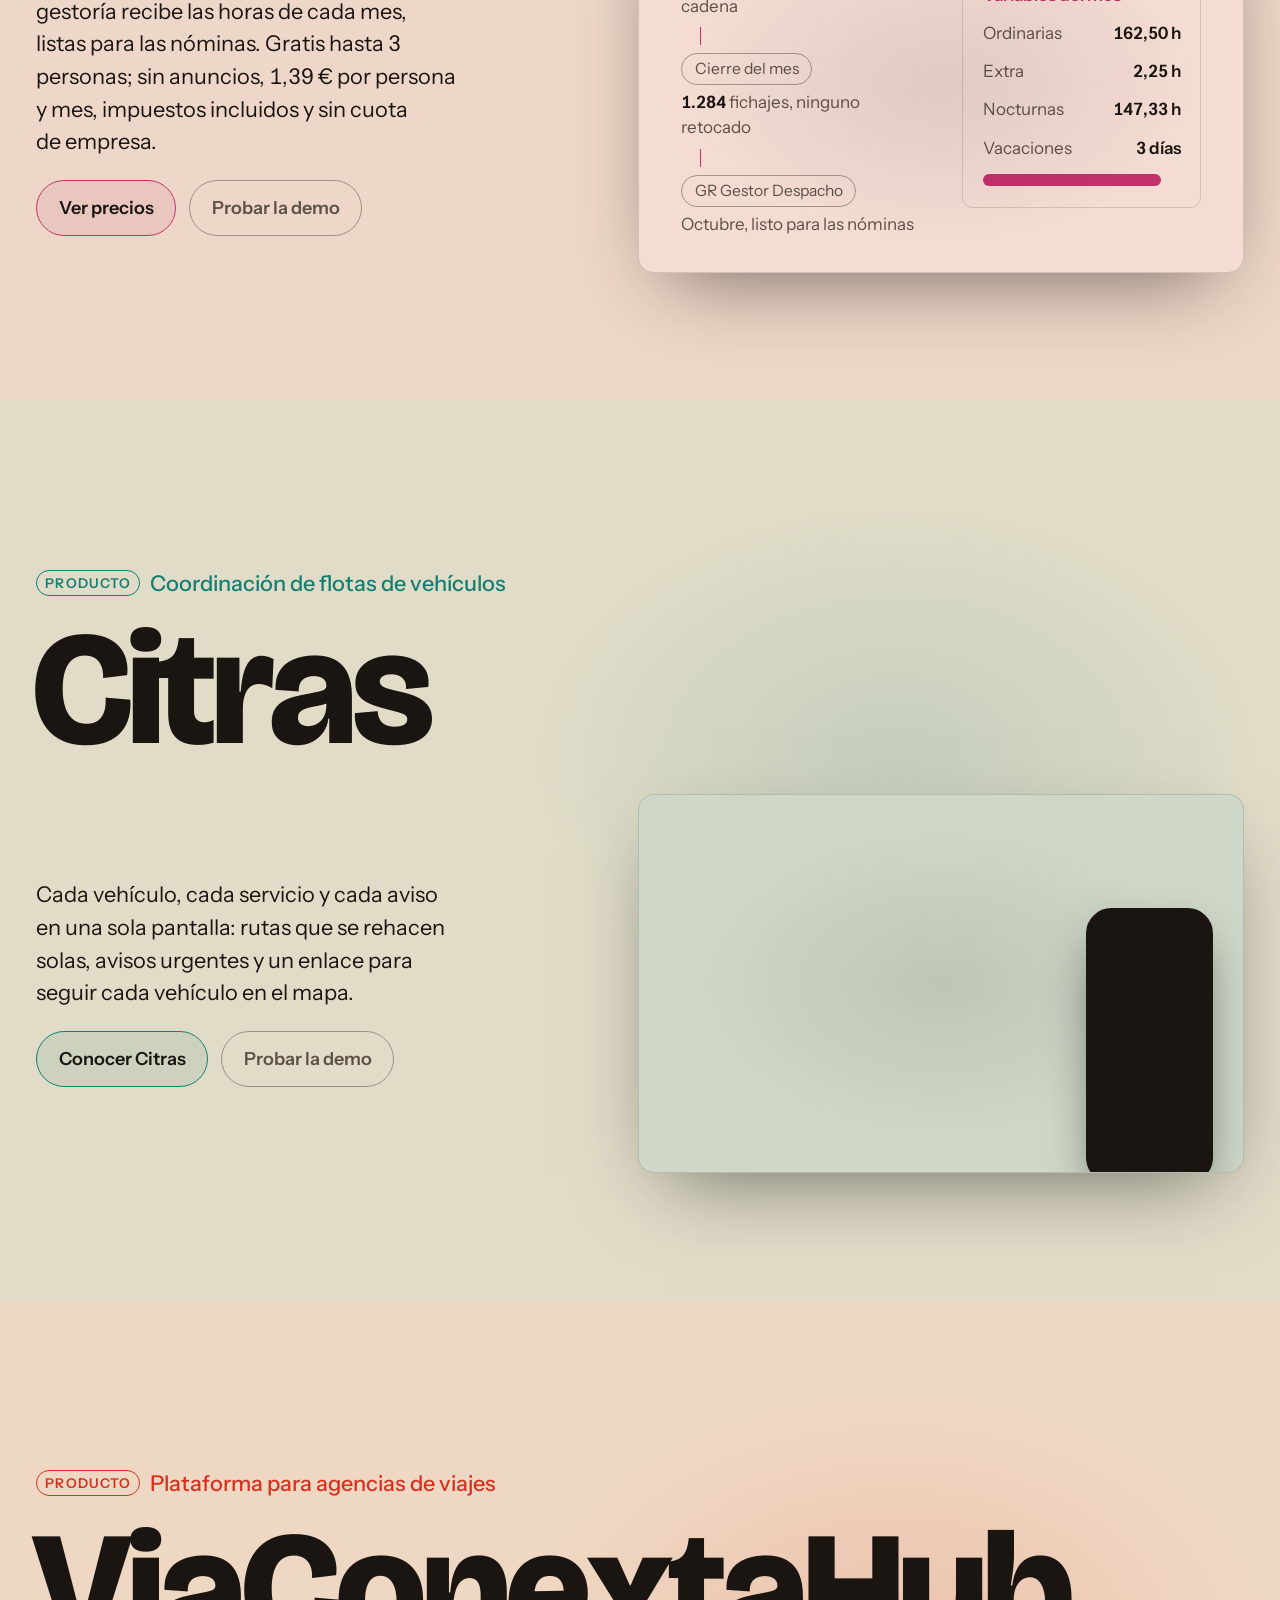
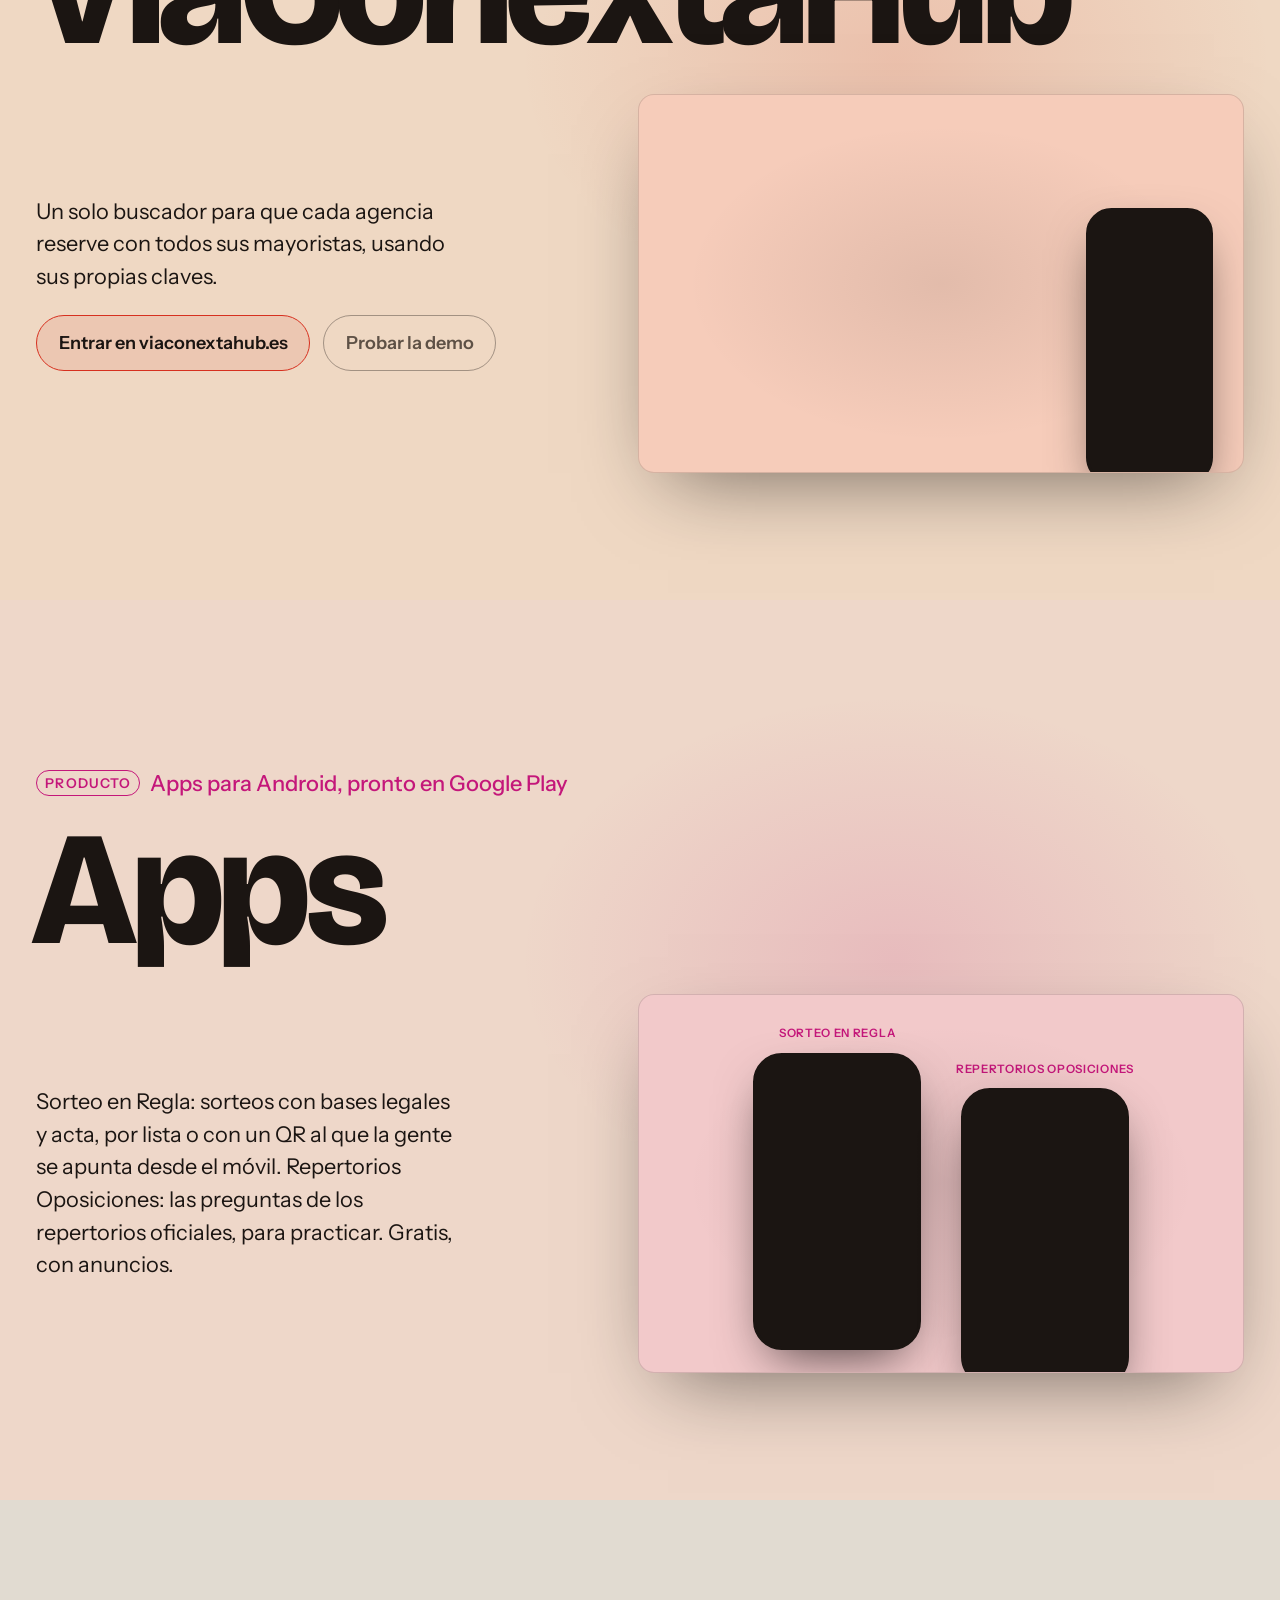
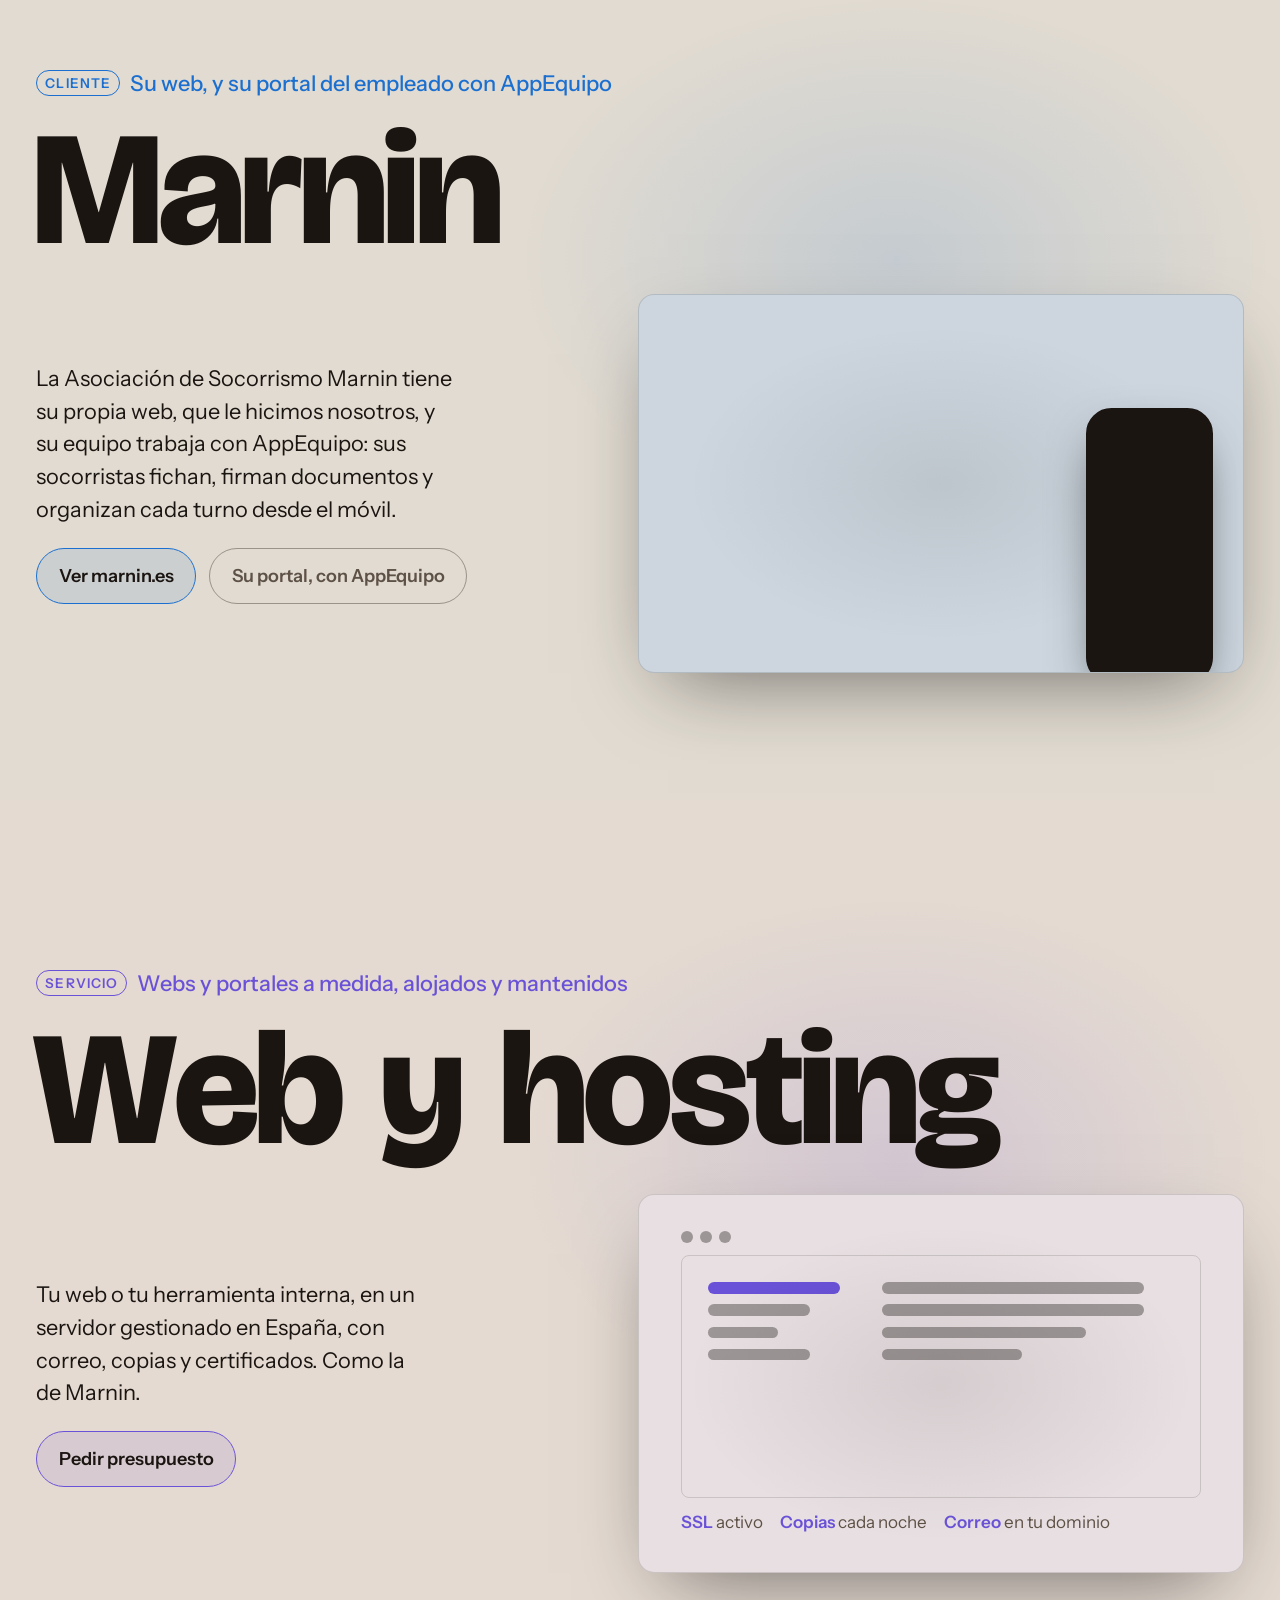
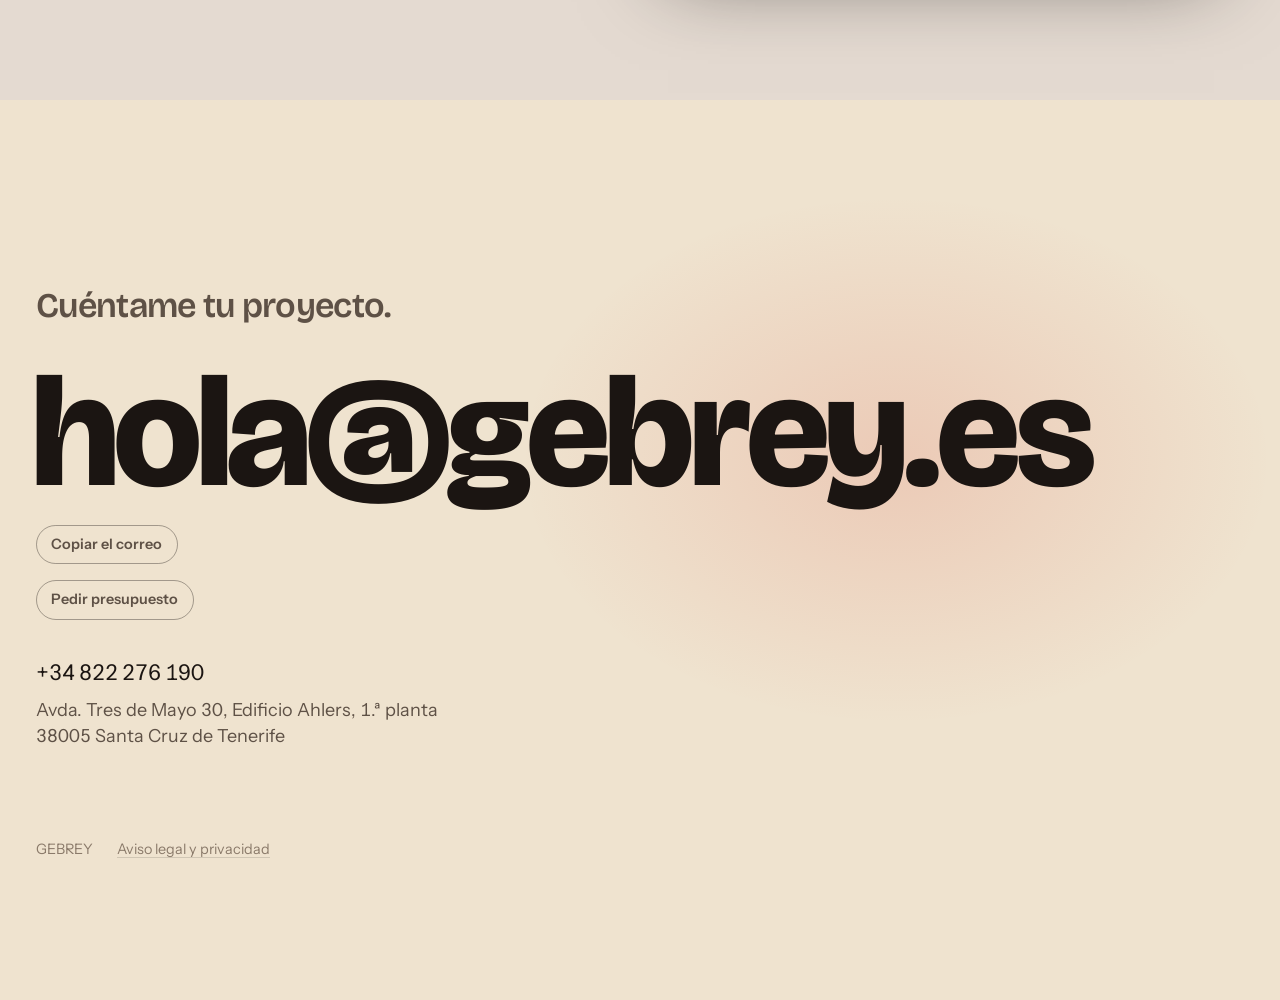
==== commit 9805e841: "Precios con los impuestos incluidos y la dirección del Edificio Ahlers - GR Gestor: 5,99 € al mes o " ====
--- a/site/index.html
+++ b/site/index.html
@@ -1,4 +1,4 @@
-<!doctype html><html lang="es"><head><meta charset="utf-8"><meta name="viewport" content="width=device-width, initial-scale=1, viewport-fit=cover"><title>GEBREY — proyectos de software y web</title><meta name="description" content="GR Gestor, la facturación con VERI*FACTU; GR Gestor Plus; GR Fichajes, el registro de jornada; Citras y ViaConextaHub. Y webs a medida, como la de Marnin."><link rel="canonical" href="https://gebrey.es/"><meta property="og:title" content="GEBREY — proyectos de software y web"><meta property="og:description" content="GR Gestor, la facturación con VERI*FACTU; GR Gestor Plus; GR Fichajes, el registro de jornada; Citras y ViaConextaHub. Y webs a medida, como la de Marnin."><meta property="og:type" content="website"><meta property="og:url" content="https://gebrey.es/"><meta property="og:image" content="https://gebrey.es/assets/img/og.png?v=786c480978"><meta name="twitter:card" content="summary_large_image"><meta name="theme-color" content="#14100e" media="(prefers-color-scheme: dark)"><meta name="theme-color" content="#efe3cf" media="(prefers-color-scheme: light)"><link rel="icon" href="data:image/svg+xml,&lt;svg xmlns=&quot;http://www.w3.org/2000/svg&quot; viewBox=&quot;0 0 64 64&quot;&gt;&lt;rect width=&quot;64&quot; height=&quot;64&quot; rx=&quot;14&quot; fill=&quot;#14100e&quot;/&gt;&lt;text x=&quot;32&quot; y=&quot;46&quot; text-anchor=&quot;middle&quot; font-family=&quot;Arial Narrow, Arial, sans-serif&quot; font-weight=&quot;800&quot; font-size=&quot;40&quot; fill=&quot;#ff5a47&quot;&gt;R&lt;/text&gt;&lt;/svg&gt;"><link rel="preconnect" href="https://fonts.googleapis.com"><link rel="preconnect" href="https://fonts.gstatic.com" crossorigin><link rel="stylesheet" href="https://fonts.googleapis.com/css2?family=Bricolage+Grotesque:opsz,wdth,wght@12..96,75..100,400..800&family=Instrument+Sans:ital,wght@0,400;0,500;0,600;0,700;1,400&display=swap"><link rel="stylesheet" href="assets/css/site.css?v=b91c321e54"><script>if(!matchMedia("(prefers-reduced-motion: reduce)").matches)document.documentElement.classList.add("motion");</script><script type="application/ld+json">{"@context":"https://schema.org","@graph":[{"@type":"Organization","@id":"https://gebrey.es/#org","name":"GEBREY","url":"https://gebrey.es","email":"hola@gebrey.es","telephone":"+34822276190","address":{"@type":"PostalAddress","streetAddress":"Avda. Tres de Mayo 30, Edificio Adhlers, 1.ª planta","postalCode":"38005","addressLocality":"Santa Cruz de Tenerife","addressRegion":"Canarias","addressCountry":"ES"},"description":"Software y webs a medida desde Tenerife: GR Gestor, GR Gestor Plus, GR Fichajes, Citras, ViaConextaHub y Apps, y webs y portales para clientes como Marnin."},{"@type":"SoftwareApplication","name":"GR Gestor","applicationCategory":"FinanceApplication","operatingSystem":"Android, Web","url":"https://grgestor.es","description":"App de facturación con VERI*FACTU para autónomos y micropymes: facturas escritas en una frase, el IVA y el IRPF apartados en sobres y conexión con su gestoría, que trabaja con GR Gestor Despacho.","author":{"@id":"https://gebrey.es/#org"},"offers":[{"@type":"Offer","price":"0","priceCurrency":"EUR","description":"Gratis hasta 3 facturas al mes"},{"@type":"Offer","price":"1.99","priceCurrency":"EUR","description":"Facturas ilimitadas, al mes, impuestos incluidos"},{"@type":"Offer","price":"20.30","priceCurrency":"EUR","description":"Facturas ilimitadas, al año, impuestos incluidos"}]},{"@type":"SoftwareApplication","name":"GR Gestor Plus","applicationCategory":"BusinessApplication","operatingSystem":"Android, Web","description":"La app de la familia GR Gestor para negocios, sus empleados y su gestoría: presupuestos, facturas con QR tributario, gastos, el trimestre, escáner y PDF, cartas de la Administración explicadas, fichajes, cuadrante, ausencias y nóminas firmadas. Gratis con anuncios o por módulos.","author":{"@id":"https://gebrey.es/#org"},"offers":[{"@type":"Offer","price":"0","priceCurrency":"EUR","description":"Gratis con anuncios: 3 facturas al mes y hasta 3 personas"},{"@type":"Offer","price":"3.99","priceCurrency":"EUR","description":"Cuentas: presupuestos, facturas con QR tributario, gastos y trimestre; al mes por negocio, impuestos incluidos"},{"@type":"Offer","price":"2.99","priceCurrency":"EUR","description":"Papeles: escáner, PDF, cartas explicadas y trámites; al mes por negocio, impuestos incluidos"},{"@type":"Offer","price":"1.69","priceCurrency":"EUR","description":"Equipo: fichajes, cuadrante, ausencias y documentos firmados; por persona y mes, impuestos incluidos (1,49 € de la 51 a la 200 y 1,29 € desde la 201)"},{"@type":"Offer","price":"3.99","priceCurrency":"EUR","description":"Gestorías: por persona del despacho y mes, impuestos incluidos; clientes incluidos desde 2,99 €"}]},{"@type":"SoftwareApplication","name":"GR Fichajes","applicationCategory":"BusinessApplication","operatingSystem":"Web","url":"https://fichajes.appequipo.es","description":"El registro de jornada de la familia GR Gestor: el equipo ficha desde el móvil, también sin cobertura, cada fichaje queda sellado y la gestoría recibe las horas de cada mes para las nóminas.","author":{"@id":"https://gebrey.es/#org"},"offers":[{"@type":"Offer","price":"4.25","priceCurrency":"EUR","description":"Por empleado y mes, sin cuota de empresa (3,25 € desde la persona 91 y 2,25 € desde la 191). Impuestos aparte"}]},{"@type":"SoftwareApplication","name":"Citras","applicationCategory":"BusinessApplication","operatingSystem":"Web","url":"https://mbtenerife.es/citras/","description":"Citras coordina flotas de vehículos: rutas que se hacen y se rehacen solas, avisos urgentes y un enlace para seguir cada vehículo en el mapa. Un producto de GebRey.","author":{"@id":"https://gebrey.es/#org"}},{"@type":"SoftwareApplication","name":"ViaConextaHub","applicationCategory":"BusinessApplication","operatingSystem":"Web","url":"https://viaconextahub.es","description":"Plataforma SaaS que conecta a las agencias de viajes con sus mayoristas usando las claves de cada agencia.","author":{"@id":"https://gebrey.es/#org"},"offers":{"@type":"Offer","price":"25","priceCurrency":"EUR","description":"Suscripción mensual, más impuestos"}},{"@type":"SoftwareApplication","name":"Sorteo en Regla","applicationCategory":"UtilitiesApplication","operatingSystem":"Android","description":"App para hacer sorteos con bases legales y acta: pegando una lista de nombres o con un código QR al que la gente se apunta desde su móvil. Gratuita, con anuncios.","author":{"@id":"https://gebrey.es/#org"},"offers":{"@type":"Offer","price":"0","priceCurrency":"EUR"}},{"@type":"SoftwareApplication","name":"Repertorios Oposiciones","applicationCategory":"EducationalApplication","operatingSystem":"Android","description":"App para practicar con las preguntas de los repertorios oficiales de oposiciones, con la explicación de cada respuesta. Gratuita con anuncios; una suscripción mensual opcional los quita.","author":{"@id":"https://gebrey.es/#org"},"offers":[{"@type":"Offer","price":"0","priceCurrency":"EUR"},{"@type":"Offer","price":"2.99","priceCurrency":"EUR","description":"Suscripción mensual sin anuncios"}]},{"@type":"WebSite","name":"Marnin","url":"https://marnin.es","description":"Web de la Asociación de Socorrismo Marnin (Adeje, Tenerife), hecha por GEBREY. Su portal del empleado funciona con AppEquipo en https://marnin.appequipo.es.","publisher":{"@type":"Organization","name":"Asociación de Socorrismo Marnin","url":"https://marnin.es"},"creator":{"@id":"https://gebrey.es/#org"}},{"@type":"Service","serviceType":"Diseño web, desarrollo y hosting","provider":{"@id":"https://gebrey.es/#org"},"areaServed":"ES","description":"Webs, portales internos y alojamiento gestionado para asociaciones y pymes."}]}</script></head><body><a class="skip" href="#main">Saltar al contenido</a><header class="top"><div class="wrap"><a class="logo" href="#inicio" aria-label="GEBREY, inicio">GEB<span class="r">R</span>EY</a><div class="top-right"><a href="mailto:hola@gebrey.es">hola@gebrey.es</a><button class="theme" type="button" aria-label="Cambiar entre tema claro y oscuro"><svg class="sun" viewBox="0 0 24 24" fill="none" stroke="currentColor" stroke-width="1.8" stroke-linecap="round"><circle cx="12" cy="12" r="4"/><path d="M12 2v2M12 20v2M4.9 4.9l1.4 1.4M17.7 17.7l1.4 1.4M2 12h2M20 12h2M4.9 19.1l1.4-1.4M17.7 6.3l1.4-1.4"/></svg><svg class="moon" viewBox="0 0 24 24" fill="none" stroke="currentColor" stroke-width="1.8" stroke-linecap="round" stroke-linejoin="round"><path d="M20 14.5A8.5 8.5 0 0 1 9.5 4a7 7 0 1 0 10.5 10.5z"/></svg></button></div></div></header>
+<!doctype html><html lang="es"><head><meta charset="utf-8"><meta name="viewport" content="width=device-width, initial-scale=1, viewport-fit=cover"><title>GEBREY — proyectos de software y web</title><meta name="description" content="GR Gestor, la facturación con VERI*FACTU; GR Gestor Plus; GR Fichajes, el registro de jornada; Citras y ViaConextaHub. Y webs a medida, como la de Marnin."><link rel="canonical" href="https://gebrey.es/"><meta property="og:title" content="GEBREY — proyectos de software y web"><meta property="og:description" content="GR Gestor, la facturación con VERI*FACTU; GR Gestor Plus; GR Fichajes, el registro de jornada; Citras y ViaConextaHub. Y webs a medida, como la de Marnin."><meta property="og:type" content="website"><meta property="og:url" content="https://gebrey.es/"><meta property="og:image" content="https://gebrey.es/assets/img/og.png?v=786c480978"><meta name="twitter:card" content="summary_large_image"><meta name="theme-color" content="#14100e" media="(prefers-color-scheme: dark)"><meta name="theme-color" content="#efe3cf" media="(prefers-color-scheme: light)"><link rel="icon" href="data:image/svg+xml,&lt;svg xmlns=&quot;http://www.w3.org/2000/svg&quot; viewBox=&quot;0 0 64 64&quot;&gt;&lt;rect width=&quot;64&quot; height=&quot;64&quot; rx=&quot;14&quot; fill=&quot;#14100e&quot;/&gt;&lt;text x=&quot;32&quot; y=&quot;46&quot; text-anchor=&quot;middle&quot; font-family=&quot;Arial Narrow, Arial, sans-serif&quot; font-weight=&quot;800&quot; font-size=&quot;40&quot; fill=&quot;#ff5a47&quot;&gt;R&lt;/text&gt;&lt;/svg&gt;"><link rel="preconnect" href="https://fonts.googleapis.com"><link rel="preconnect" href="https://fonts.gstatic.com" crossorigin><link rel="stylesheet" href="https://fonts.googleapis.com/css2?family=Bricolage+Grotesque:opsz,wdth,wght@12..96,75..100,400..800&family=Instrument+Sans:ital,wght@0,400;0,500;0,600;0,700;1,400&display=swap"><link rel="stylesheet" href="assets/css/site.css?v=b91c321e54"><script>if(!matchMedia("(prefers-reduced-motion: reduce)").matches)document.documentElement.classList.add("motion");</script><script type="application/ld+json">{"@context":"https://schema.org","@graph":[{"@type":"Organization","@id":"https://gebrey.es/#org","name":"GEBREY","url":"https://gebrey.es","email":"hola@gebrey.es","telephone":"+34822276190","address":{"@type":"PostalAddress","streetAddress":"Avda. Tres de Mayo 30, Edificio Ahlers, 1.ª planta","postalCode":"38005","addressLocality":"Santa Cruz de Tenerife","addressRegion":"Canarias","addressCountry":"ES"},"description":"Software y webs a medida desde Tenerife: GR Gestor, GR Gestor Plus, GR Fichajes, Citras, ViaConextaHub y Apps, y webs y portales para clientes como Marnin."},{"@type":"SoftwareApplication","name":"GR Gestor","applicationCategory":"FinanceApplication","operatingSystem":"Android, Web","url":"https://grgestor.es","description":"App de facturación con VERI*FACTU para autónomos y micropymes: facturas escritas en una frase, el IVA y el IRPF apartados en sobres y conexión con su gestoría, que trabaja con GR Gestor Despacho.","author":{"@id":"https://gebrey.es/#org"},"offers":[{"@type":"Offer","price":"0","priceCurrency":"EUR","description":"Gratis hasta 3 facturas al mes"},{"@type":"Offer","price":"5.99","priceCurrency":"EUR","description":"Facturas ilimitadas, al mes, impuestos incluidos"},{"@type":"Offer","price":"60.99","priceCurrency":"EUR","description":"Facturas ilimitadas, al año, impuestos incluidos"},{"@type":"Offer","price":"3.99","priceCurrency":"EUR","description":"GR Gestor Despacho, para gestorías: por cliente conectado y mes, impuestos incluidos (2,99 € del 51 al 200 y 1,99 € desde el 201)"}]},{"@type":"SoftwareApplication","name":"GR Gestor Plus","applicationCategory":"BusinessApplication","operatingSystem":"Android, Web","description":"La app de la familia GR Gestor para negocios, sus empleados y su gestoría: presupuestos, facturas con QR tributario, gastos, el trimestre, escáner y PDF, cartas de la Administración explicadas, fichajes, cuadrante, ausencias y nóminas firmadas. Gratis con anuncios o por módulos.","author":{"@id":"https://gebrey.es/#org"},"offers":[{"@type":"Offer","price":"0","priceCurrency":"EUR","description":"Gratis con anuncios: 3 facturas al mes y hasta 3 personas"},{"@type":"Offer","price":"6.99","priceCurrency":"EUR","description":"Cuentas: presupuestos, facturas con QR tributario, gastos y trimestre; al mes por negocio, impuestos incluidos"},{"@type":"Offer","price":"6.99","priceCurrency":"EUR","description":"Papeles: escáner, PDF, cartas explicadas y trámites; al mes por negocio, impuestos incluidos"},{"@type":"Offer","price":"1.39","priceCurrency":"EUR","description":"Equipo: fichajes, cuadrante, ausencias y documentos firmados; por persona y mes, impuestos incluidos, el mismo para todas"},{"@type":"Offer","price":"3.99","priceCurrency":"EUR","description":"Gestorías: por persona del despacho y mes, impuestos incluidos; clientes incluidos desde 1,99 €"}]},{"@type":"SoftwareApplication","name":"GR Fichajes","applicationCategory":"BusinessApplication","operatingSystem":"Web","url":"https://grgestor.es/fichajes.html","description":"El registro de jornada de la familia GR Gestor: el equipo ficha desde el móvil, también sin cobertura, cada fichaje queda sellado y la gestoría recibe las horas de cada mes para las nóminas.","author":{"@id":"https://gebrey.es/#org"},"offers":[{"@type":"Offer","price":"0","priceCurrency":"EUR","description":"Gratis hasta 3 personas, con anuncios"},{"@type":"Offer","price":"1.39","priceCurrency":"EUR","description":"Sin anuncios: por persona y mes, el mismo para todas, sin cuota de empresa. Impuestos incluidos"}]},{"@type":"SoftwareApplication","name":"Citras","applicationCategory":"BusinessApplication","operatingSystem":"Web","url":"https://mbtenerife.es/citras/","description":"Citras coordina flotas de vehículos: rutas que se hacen y se rehacen solas, avisos urgentes y un enlace para seguir cada vehículo en el mapa. Un producto de GebRey.","author":{"@id":"https://gebrey.es/#org"}},{"@type":"SoftwareApplication","name":"ViaConextaHub","applicationCategory":"BusinessApplication","operatingSystem":"Web","url":"https://viaconextahub.es","description":"Plataforma SaaS que conecta a las agencias de viajes con sus mayoristas usando las claves de cada agencia.","author":{"@id":"https://gebrey.es/#org"},"offers":{"@type":"Offer","price":"25","priceCurrency":"EUR","description":"Suscripción mensual, más impuestos"}},{"@type":"SoftwareApplication","name":"Sorteo en Regla","applicationCategory":"UtilitiesApplication","operatingSystem":"Android","description":"App para hacer sorteos con bases legales y acta: pegando una lista de nombres o con un código QR al que la gente se apunta desde su móvil. Gratuita, con anuncios.","author":{"@id":"https://gebrey.es/#org"},"offers":{"@type":"Offer","price":"0","priceCurrency":"EUR"}},{"@type":"SoftwareApplication","name":"Repertorios Oposiciones","applicationCategory":"EducationalApplication","operatingSystem":"Android","description":"App para practicar con las preguntas de los repertorios oficiales de oposiciones, con la explicación de cada respuesta. Gratuita con anuncios; una suscripción mensual opcional los quita.","author":{"@id":"https://gebrey.es/#org"},"offers":[{"@type":"Offer","price":"0","priceCurrency":"EUR"},{"@type":"Offer","price":"2.99","priceCurrency":"EUR","description":"Suscripción mensual sin anuncios"}]},{"@type":"WebSite","name":"Marnin","url":"https://marnin.es","description":"Web de la Asociación de Socorrismo Marnin (Adeje, Tenerife), hecha por GEBREY. Su portal del empleado funciona con AppEquipo en https://marnin.appequipo.es.","publisher":{"@type":"Organization","name":"Asociación de Socorrismo Marnin","url":"https://marnin.es"},"creator":{"@id":"https://gebrey.es/#org"}},{"@type":"Service","serviceType":"Diseño web, desarrollo y hosting","provider":{"@id":"https://gebrey.es/#org"},"areaServed":"ES","description":"Webs, portales internos y alojamiento gestionado para asociaciones y pymes."}]}</script></head><body><a class="skip" href="#main">Saltar al contenido</a><header class="top"><div class="wrap"><a class="logo" href="#inicio" aria-label="GEBREY, inicio">GEB<span class="r">R</span>EY</a><div class="top-right"><a href="mailto:hola@gebrey.es">hola@gebrey.es</a><button class="theme" type="button" aria-label="Cambiar entre tema claro y oscuro"><svg class="sun" viewBox="0 0 24 24" fill="none" stroke="currentColor" stroke-width="1.8" stroke-linecap="round"><circle cx="12" cy="12" r="4"/><path d="M12 2v2M12 20v2M4.9 4.9l1.4 1.4M17.7 17.7l1.4 1.4M2 12h2M20 12h2M4.9 19.1l1.4-1.4M17.7 6.3l1.4-1.4"/></svg><svg class="moon" viewBox="0 0 24 24" fill="none" stroke="currentColor" stroke-width="1.8" stroke-linecap="round" stroke-linejoin="round"><path d="M20 14.5A8.5 8.5 0 0 1 9.5 4a7 7 0 1 0 10.5 10.5z"/></svg></button></div></div></header>
 <main id="main">
 <section class="scene hero" id="inicio" aria-label="GEBREY">
   <div class="wrap hero-in">
@@ -48,8 +48,8 @@
     <h2 class="s-name" id="t-grfichajes" data-fit="GR Fichajes"><span class="vh">GR Fichajes</span><span aria-hidden="true"><span class="l" style="--i:0">G</span><span class="l" style="--i:1">R</span><span class="l sp" style="--i:2"> </span><span class="l" style="--i:3">F</span><span class="l" style="--i:4">i</span><span class="l" style="--i:5">c</span><span class="l" style="--i:6">h</span><span class="l" style="--i:7">a</span><span class="l" style="--i:8">j</span><span class="l" style="--i:9">e</span><span class="l" style="--i:10">s</span></span></h2>
     <div class="s-row">
       <div class="s-text">
-        <p class="s-one">El equipo ficha desde el móvil (también sin cobertura), cada fichaje queda sellado y la gestoría recibe las horas de cada mes, listas para las nóminas. 4,25 € por empleado y mes (3,25 € desde la 91 y 2,25 € desde la 191), sin cuota de empresa e impuestos aparte.</p>
-        <div class="s-links"><a class="s-link" href="https://grgestor.es/fichajes.html" rel="noopener">Ver precios</a><a class="s-link s-link-2" href="https://fichajes.appequipo.es/demo/" rel="noopener">Probar la demo</a></div>
+        <p class="s-one">El equipo ficha desde el móvil (también sin cobertura), cada fichaje queda sellado y la gestoría recibe las horas de cada mes, listas para las nóminas. Gratis hasta 3 personas; sin anuncios, 1,39 € por persona y mes, impuestos incluidos y sin cuota de empresa.</p>
+        <div class="s-links"><a class="s-link" href="https://grgestor.es/fichajes.html" rel="noopener">Ver precios</a><a class="s-link s-link-2" href="https://plus.grgestor.es/fichajes/demo/encargado" rel="noopener">Probar la demo</a></div>
       </div>
       <div class="s-shot"><div class="shot flujo" aria-hidden="true">
   <div class="pasos">
@@ -165,7 +165,7 @@
     </div>
     <div class="end-meta">
       <a class="tel" href="tel:+34822276190">+34 822 276 190</a>
-      <address>Avda. Tres de Mayo 30, Edificio Adhlers, 1.ª planta<br>38005 Santa Cruz de Tenerife</address>
+      <address>Avda. Tres de Mayo 30, Edificio Ahlers, 1.ª planta<br>38005 Santa Cruz de Tenerife</address>
     </div>
     <div class="end-foot">
       <span>GEBREY</span>
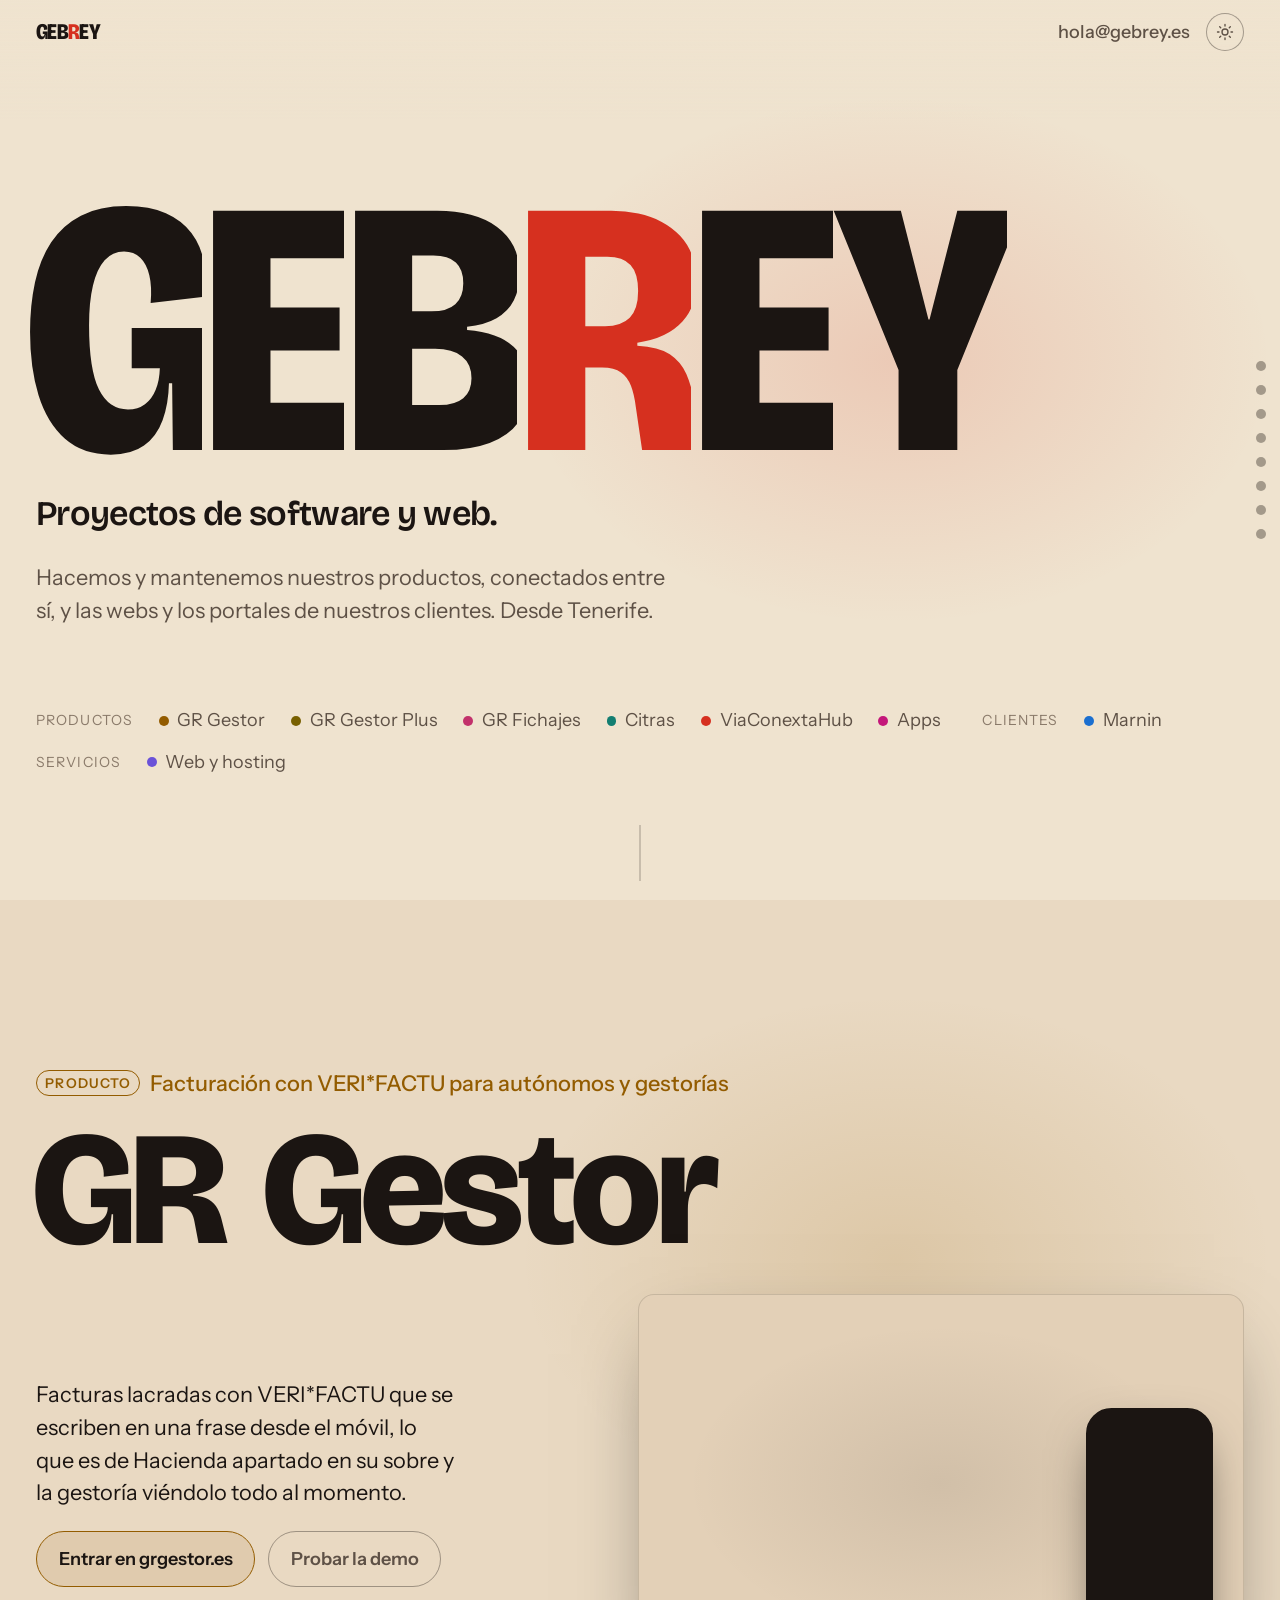
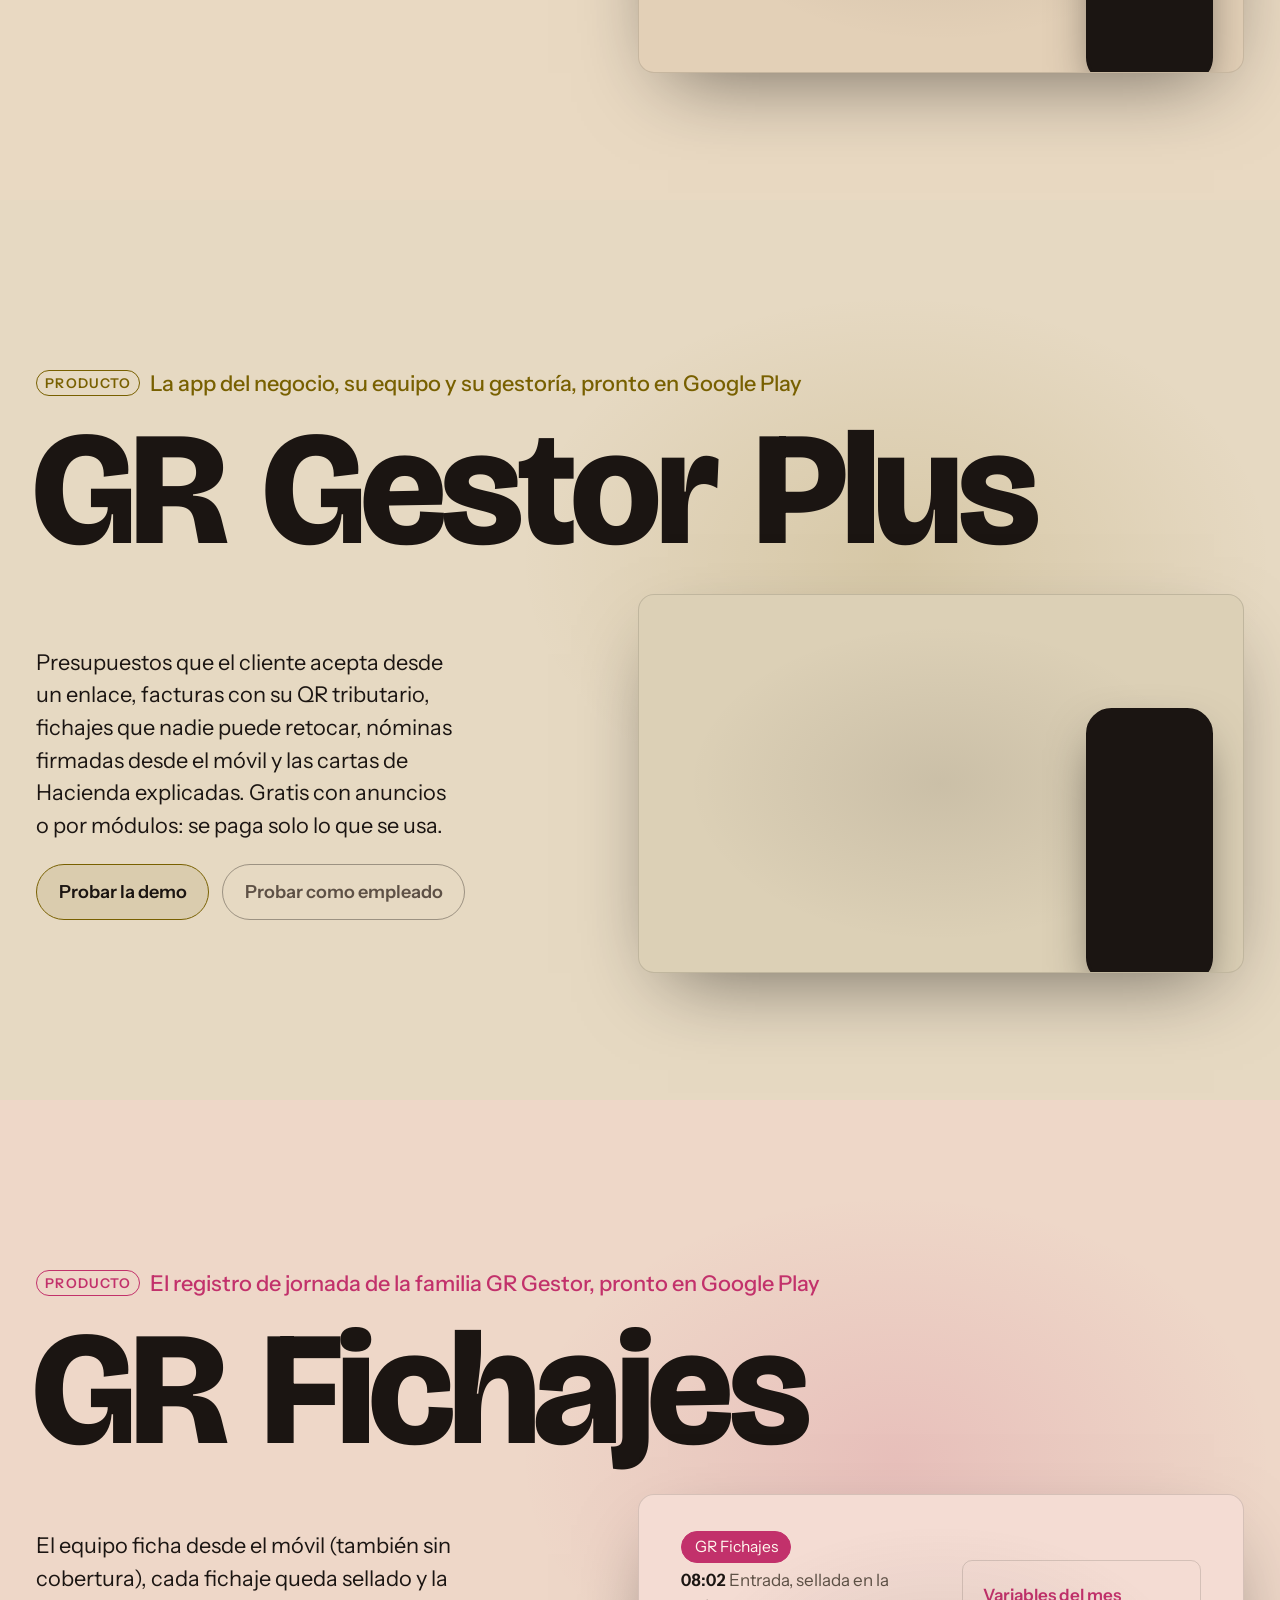
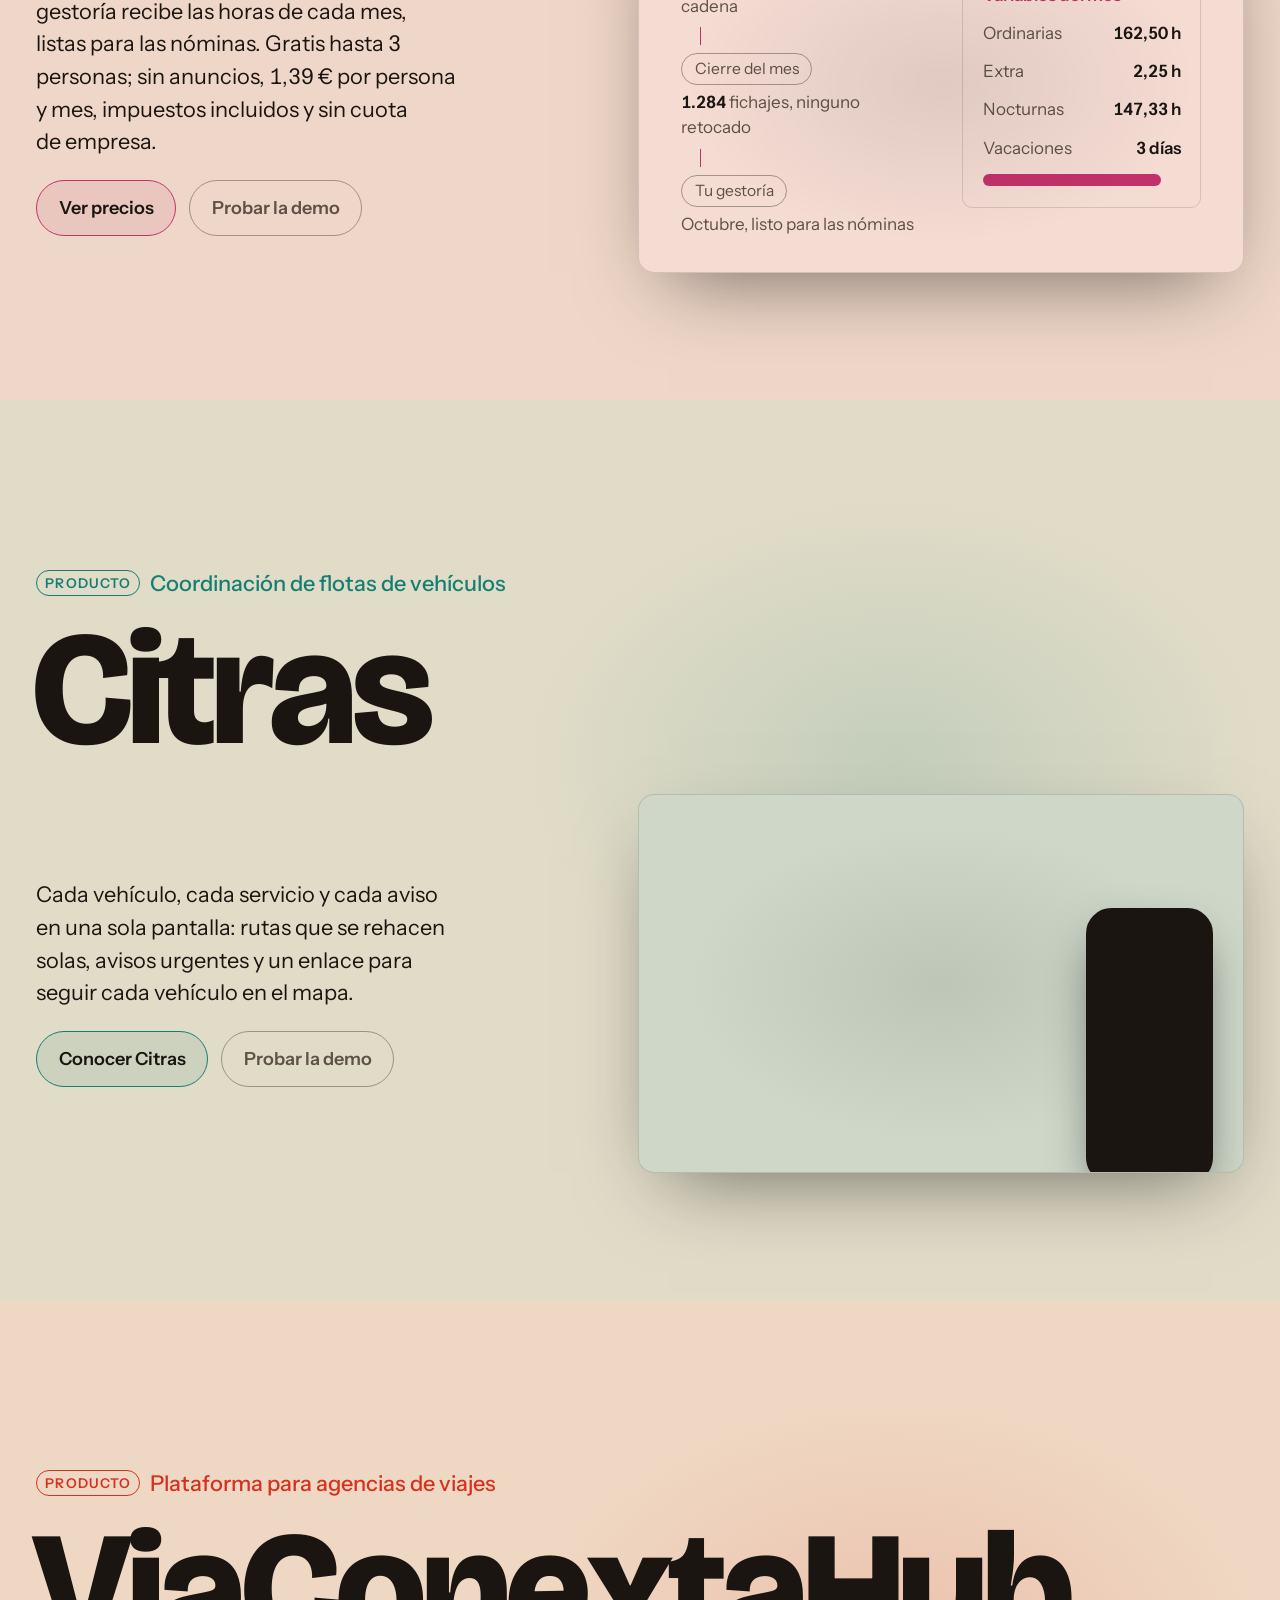
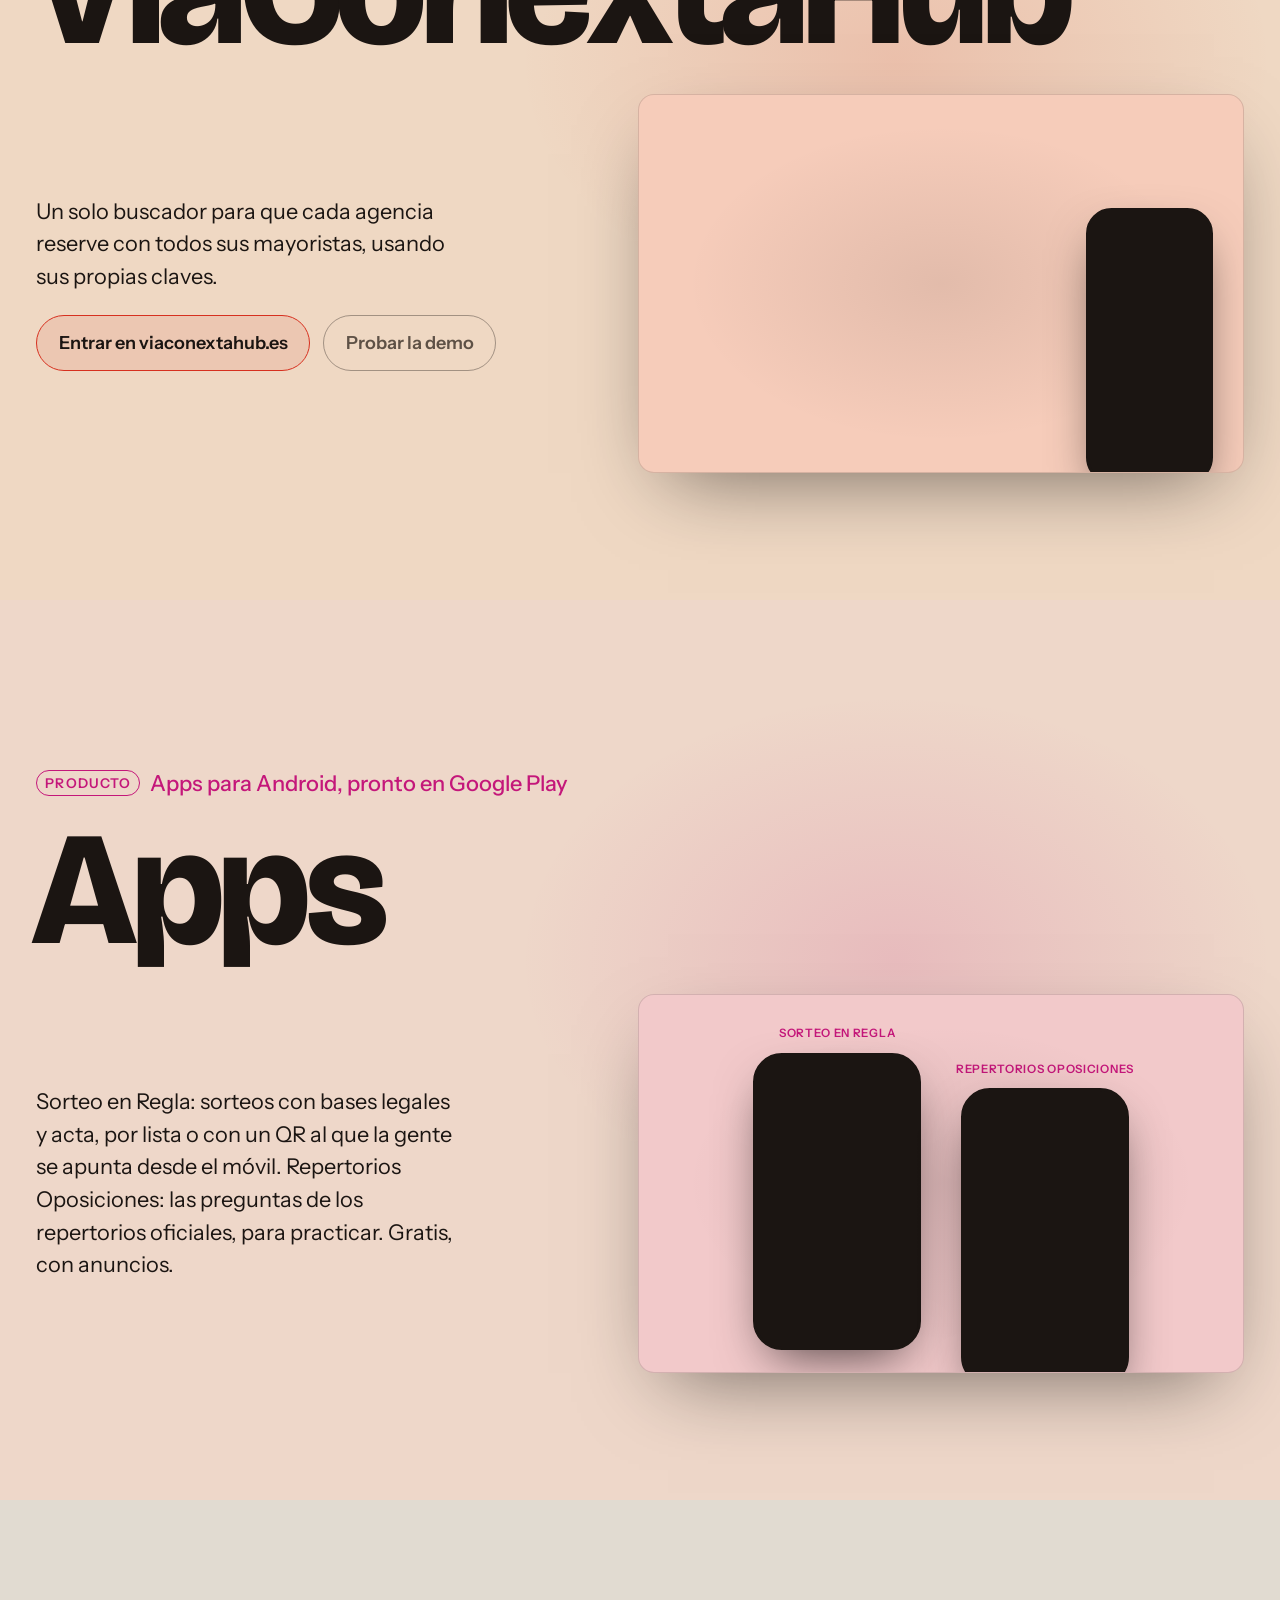
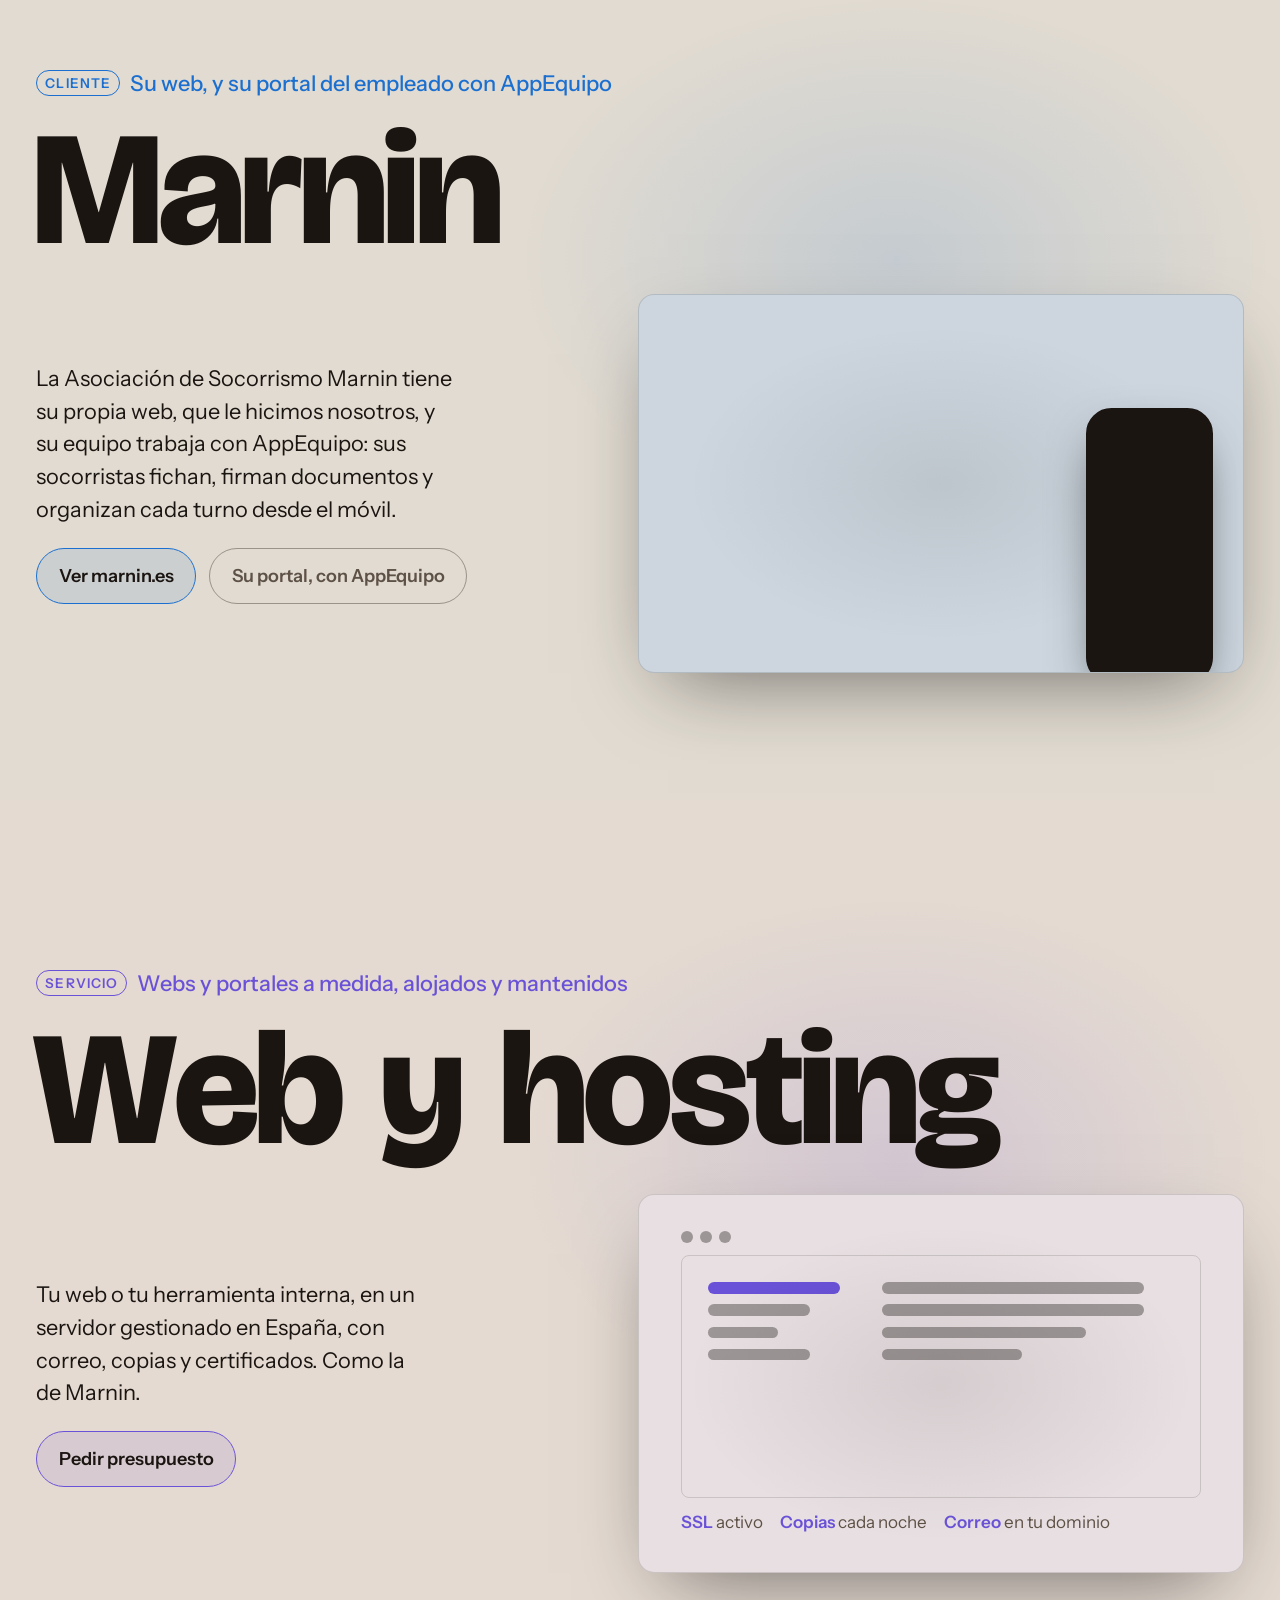
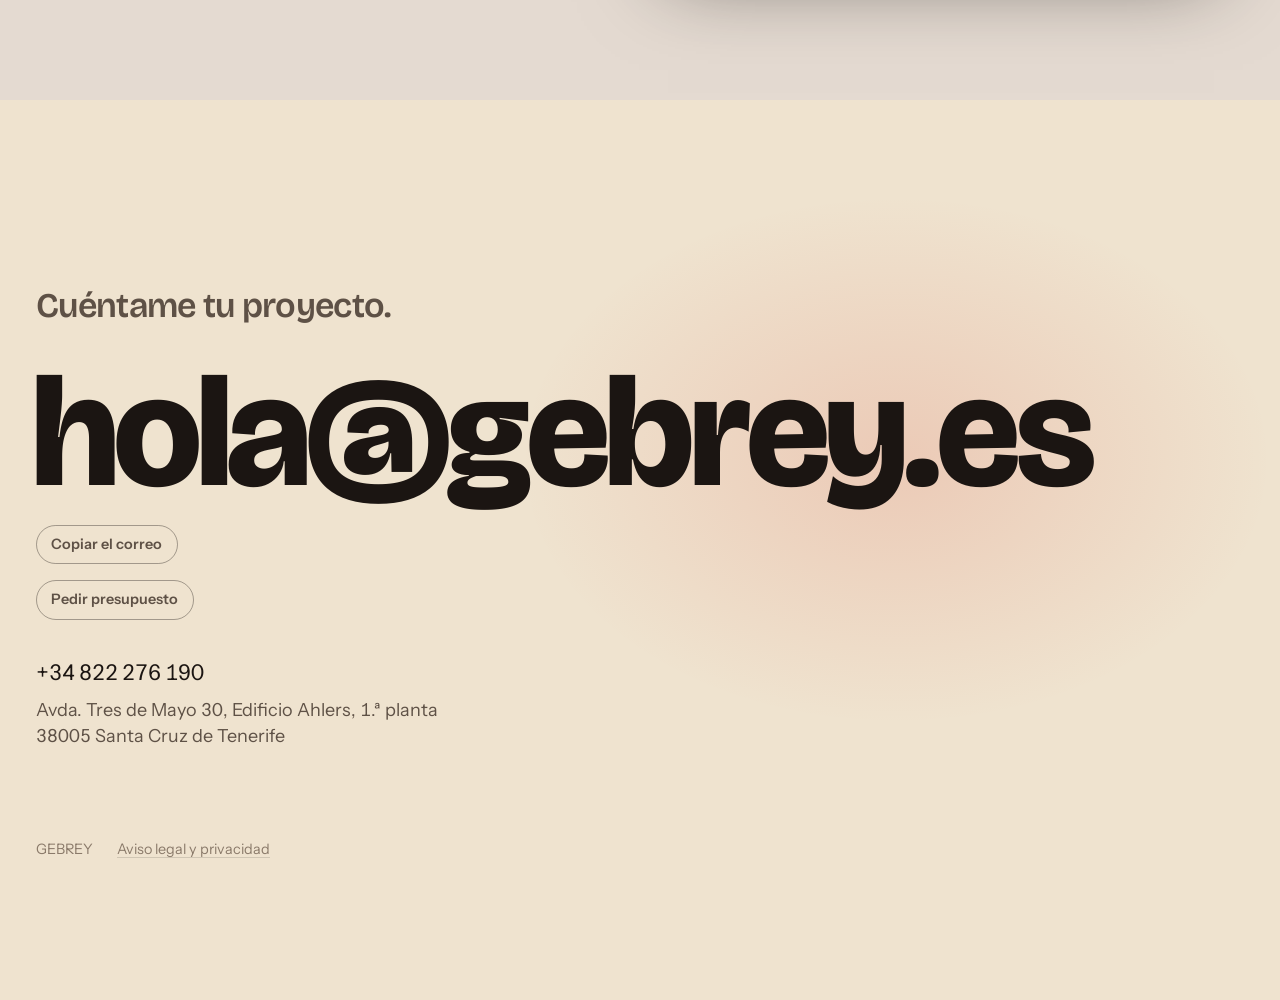
==== commit 6f3e36e8: "GR Fichajes: su animación ya no dice que el mes va a GR Gestor Despacho GR Gestor ya no lleva el reg" ====
--- a/site/index.html
+++ b/site/index.html
@@ -57,7 +57,7 @@
     <span class="linea pc" style="--i:1"></span>
     <div class="paso pc" style="--i:2"><span class="chip">Cierre del mes</span><span><b>1.284</b> fichajes, ninguno retocado</span></div>
     <span class="linea pc" style="--i:3"></span>
-    <div class="paso pc" style="--i:4"><span class="chip">GR Gestor Despacho</span><span>Octubre, listo para las nóminas</span></div>
+    <div class="paso pc" style="--i:4"><span class="chip">Tu gestoría</span><span>Octubre, listo para las nóminas</span></div>
   </div>
   <div class="nomina pc" style="--i:5">
     <span class="nomina-t">Variables del mes</span>
